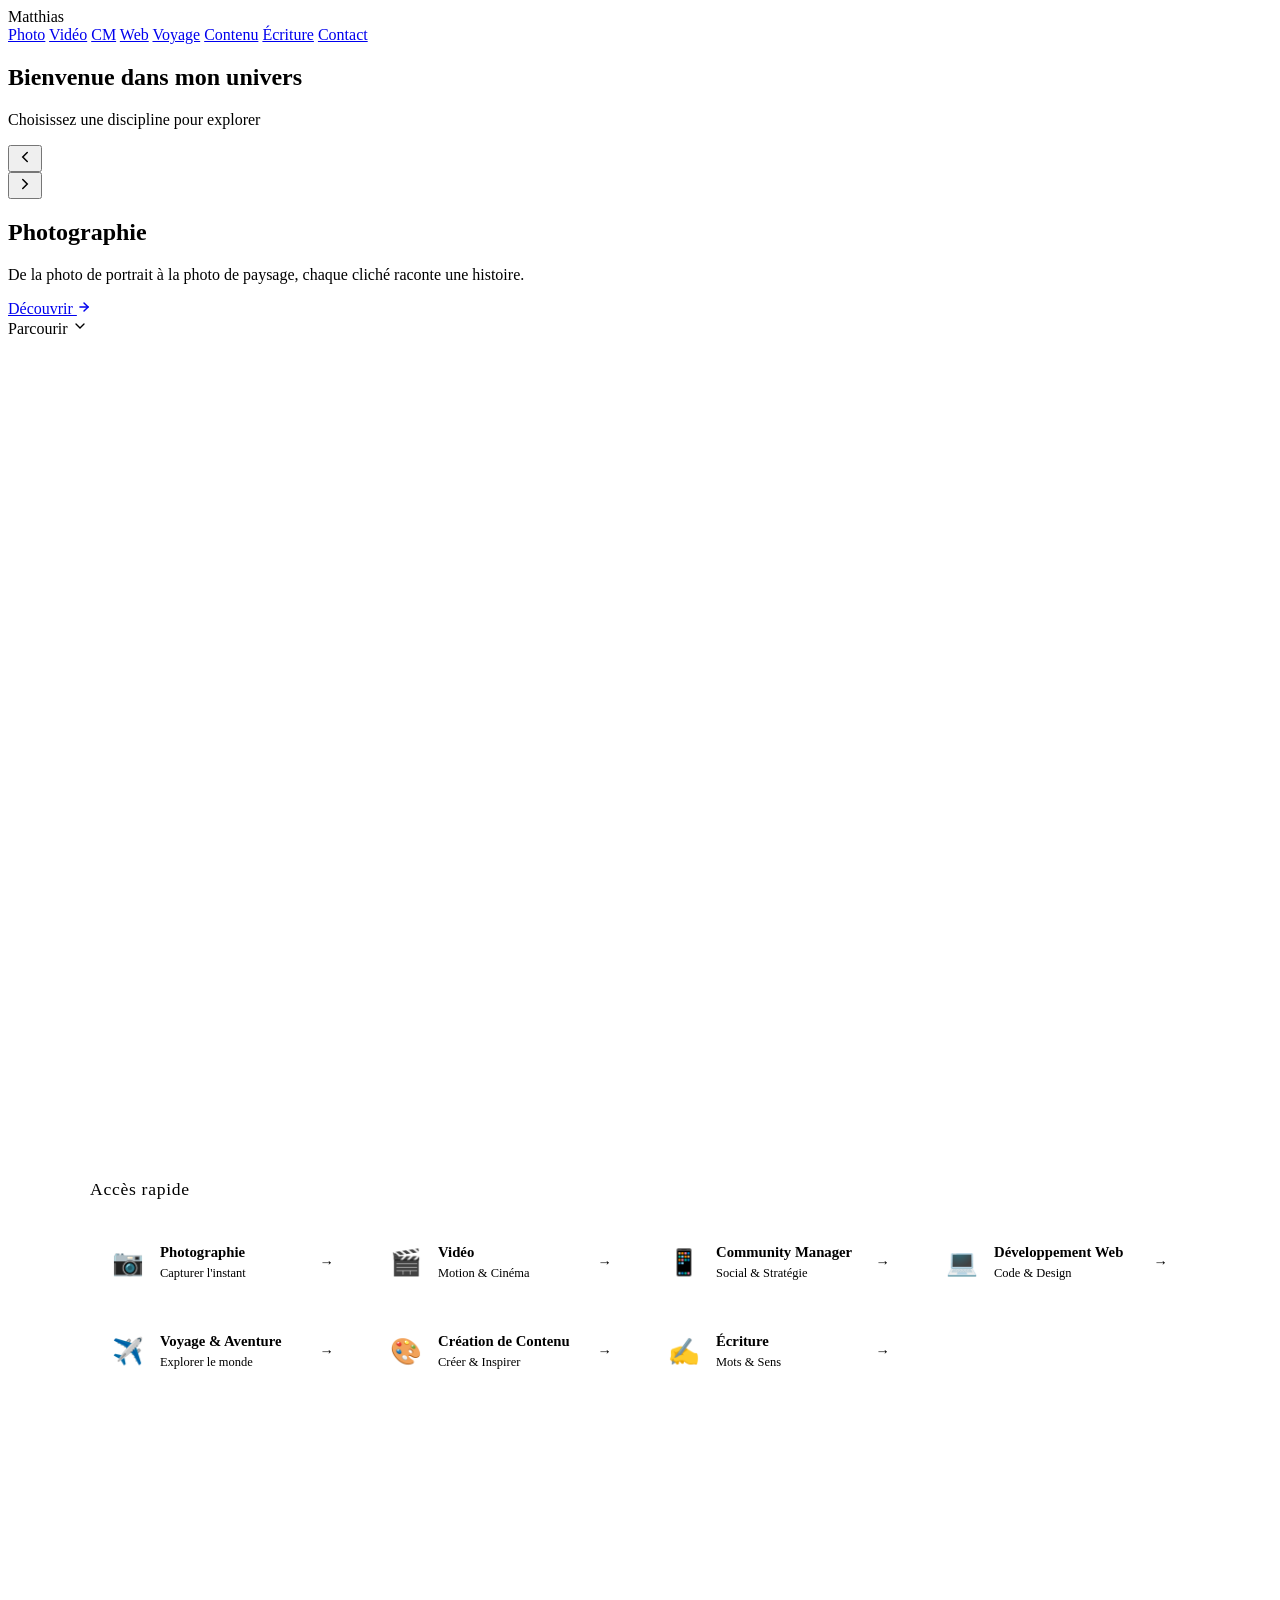
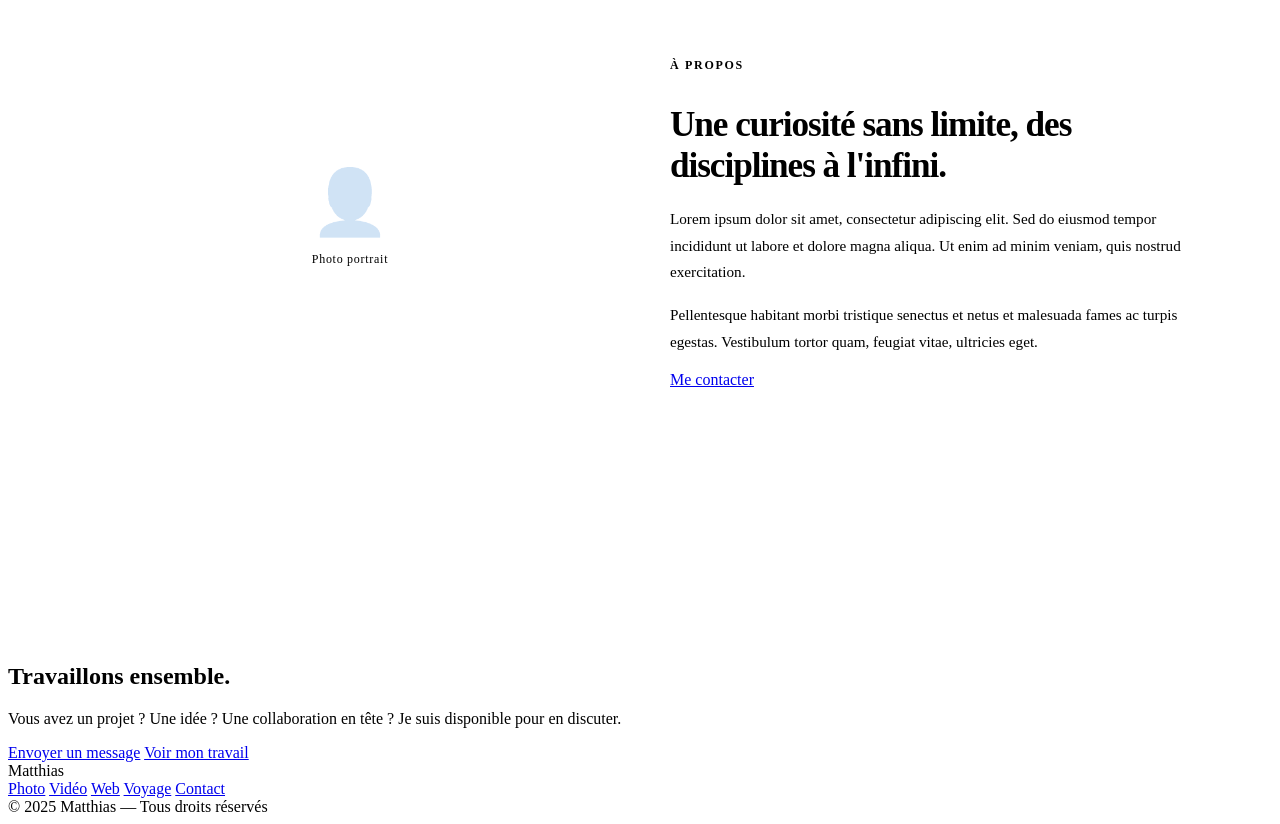
==== index.html @ 6f7e1068 "Add files via upload" ====
<!DOCTYPE html>
<html lang="fr">
<head>
  <meta charset="UTF-8" />
  <meta name="viewport" content="width=device-width, initial-scale=1.0" />
  <title>Portfolio — Matthias</title>
  <meta name="description" content="Portfolio pluridisciplinaire — Photographie, Vidéo, Community Manager, Développement Web, Voyage, Création de contenu, Écriture." />
  <link rel="stylesheet" href="css/style.css" />

  <style>
    /* Index-specific styles */
    .lobby {
      min-height: 100vh;
      padding-bottom: 120px;
    }

    .active-info {
      transition: opacity 0.3s ease;
    }
    .active-info .active-title {
      transition: color 0.4s ease, opacity 0.3s ease;
    }
    .active-info .active-desc {
      transition: opacity 0.3s ease;
    }

    .quick-nav {
      padding: 80px 40px 0;
    }

    .quick-nav-inner {
      max-width: 1100px;
      margin: 0 auto;
    }

    .quick-nav h2 {
      font-size: 1.1rem;
      font-weight: 500;
      color: var(--text-secondary);
      margin-bottom: 24px;
      letter-spacing: 0.04em;
    }

    .quick-nav-grid {
      display: grid;
      grid-template-columns: repeat(auto-fill, minmax(240px, 1fr));
      gap: 12px;
    }

    .quick-nav-card {
      display: flex;
      align-items: center;
      gap: 16px;
      padding: 20px 22px;
      border-radius: var(--radius-md);
      background: var(--glass-bg);
      border: 1px solid var(--glass-border);
      cursor: pointer;
      text-decoration: none;
      color: var(--text-primary);
      transition: all 0.25s var(--ease);
      backdrop-filter: blur(12px);
    }
    .quick-nav-card:hover {
      background: var(--glass-bg-hover);
      transform: translateY(-2px);
      box-shadow: 0 12px 32px rgba(0,0,0,0.3);
    }

    .qnc-icon {
      font-size: 1.6rem;
      flex-shrink: 0;
    }
    .qnc-text strong {
      display: block;
      font-size: 0.92rem;
      font-weight: 600;
      margin-bottom: 2px;
    }
    .qnc-text span {
      font-size: 0.78rem;
      color: var(--text-secondary);
    }
    .qnc-arrow {
      margin-left: auto;
      color: var(--text-tertiary);
      font-size: 0.9rem;
      transition: transform 0.2s;
    }
    .quick-nav-card:hover .qnc-arrow { transform: translateX(4px); }

    /* About teaser */
    .about-teaser {
      padding: 80px 40px;
    }
    .about-teaser-inner {
      max-width: 1100px;
      margin: 0 auto;
      display: grid;
      grid-template-columns: 1fr 1fr;
      gap: 60px;
      align-items: center;
    }
    .about-img-block {
      aspect-ratio: 3/4;
      border-radius: var(--radius-lg);
      background: var(--glass-bg);
      border: 1px solid var(--glass-border);
      display: flex;
      flex-direction: column;
      align-items: center;
      justify-content: center;
      gap: 12px;
      overflow: hidden;
    }
    .about-img-block img {
      width: 100%;
      height: 100%;
      object-fit: cover;
    }
    .about-img-block .no-img {
      opacity: 0.2;
      font-size: 4rem;
    }
    .about-img-block .no-img-label {
      font-size: 0.75rem;
      color: var(--text-tertiary);
      letter-spacing: 0.06em;
    }
    .about-text .eyebrow {
      font-size: 0.75rem;
      font-weight: 600;
      letter-spacing: 0.14em;
      text-transform: uppercase;
      color: var(--accent);
      margin-bottom: 12px;
    }
    .about-text h2 {
      font-size: 2.2rem;
      font-weight: 700;
      letter-spacing: -0.03em;
      line-height: 1.15;
      margin-bottom: 20px;
    }
    .about-text p {
      color: var(--text-secondary);
      line-height: 1.75;
      margin-bottom: 16px;
      font-size: 0.95rem;
    }
    .about-text .btn { margin-top: 12px; }

    @media (max-width: 768px) {
      .about-teaser-inner { grid-template-columns: 1fr; }
      .about-img-block { aspect-ratio: 16/10; }
      .quick-nav { padding: 60px 20px 0; }
      .about-teaser { padding: 60px 20px; }
    }
  </style>
</head>

<body>
  <!-- ===== NAVIGATION ===== -->
  <nav class="navbar">
    <div class="nav-logo">Matthias</div>
    <div class="nav-links">
      <a href="photo.html">Photo</a>
      <a href="video.html">Vidéo</a>
      <a href="community-manager.html">CM</a>
      <a href="web-dev.html">Web</a>
      <a href="voyage.html">Voyage</a>
      <a href="creation-contenu.html">Contenu</a>
      <a href="ecriture.html">Écriture</a>
      <a href="mailto:contact@exemple.com" class="nav-cta">Contact</a>
    </div>
    <div class="nav-burger" aria-label="Menu">
      <span></span><span></span><span></span>
    </div>
  </nav>

  <!-- ===== LOBBY ===== -->
  <section class="lobby">
    <div class="lobby-header anim-fade-up">
      <h1>Bienvenue dans <span>mon univers</span></h1>
      <p>Choisissez une discipline pour explorer</p>
    </div>

    <!-- 3D Carousel -->
    <div class="carousel-wrapper anim-fade-up anim-delay-2">
      <button class="carousel-btn prev" aria-label="Précédent">
        <svg width="18" height="18" viewBox="0 0 24 24" fill="none" stroke="currentColor" stroke-width="2" stroke-linecap="round"><polyline points="15 18 9 12 15 6"/></svg>
      </button>

      <div class="carousel-stage">
        <div class="carousel-track"></div>
      </div>

      <button class="carousel-btn next" aria-label="Suivant">
        <svg width="18" height="18" viewBox="0 0 24 24" fill="none" stroke="currentColor" stroke-width="2" stroke-linecap="round"><polyline points="9 18 15 12 9 6"/></svg>
      </button>
    </div>

    <!-- Dot indicators -->
    <div class="carousel-dots anim-fade-up anim-delay-3"></div>

    <!-- Active info -->
    <div class="active-info anim-fade-up anim-delay-3">
      <h2 class="active-title" id="active-title">Photographie</h2>
      <p class="active-desc" id="active-desc">De la photo de portrait à la photo de paysage, chaque cliché raconte une histoire.</p>
      <div class="active-cta">
        <a class="btn btn-glass" id="active-cta" href="photo.html">
          Découvrir
          <svg width="14" height="14" viewBox="0 0 24 24" fill="none" stroke="currentColor" stroke-width="2.5" stroke-linecap="round"><line x1="5" y1="12" x2="19" y2="12"/><polyline points="12 5 19 12 12 19"/></svg>
        </a>
      </div>
    </div>

    <!-- Scroll cue -->
    <div class="scroll-cue">
      <span>Parcourir</span>
      <svg width="16" height="16" viewBox="0 0 24 24" fill="none" stroke="currentColor" stroke-width="2" stroke-linecap="round"><polyline points="6 9 12 15 18 9"/></svg>
    </div>
  </section>

  <!-- ===== QUICK NAV GRID ===== -->
  <section class="quick-nav">
    <div class="quick-nav-inner">
      <h2 class="reveal">Accès rapide</h2>
      <div class="quick-nav-grid">
        <a href="photo.html" class="quick-nav-card reveal">
          <span class="qnc-icon">📷</span>
          <div class="qnc-text"><strong>Photographie</strong><span>Capturer l'instant</span></div>
          <span class="qnc-arrow">→</span>
        </a>
        <a href="video.html" class="quick-nav-card reveal">
          <span class="qnc-icon">🎬</span>
          <div class="qnc-text"><strong>Vidéo</strong><span>Motion & Cinéma</span></div>
          <span class="qnc-arrow">→</span>
        </a>
        <a href="community-manager.html" class="quick-nav-card reveal">
          <span class="qnc-icon">📱</span>
          <div class="qnc-text"><strong>Community Manager</strong><span>Social & Stratégie</span></div>
          <span class="qnc-arrow">→</span>
        </a>
        <a href="web-dev.html" class="quick-nav-card reveal">
          <span class="qnc-icon">💻</span>
          <div class="qnc-text"><strong>Développement Web</strong><span>Code & Design</span></div>
          <span class="qnc-arrow">→</span>
        </a>
        <a href="voyage.html" class="quick-nav-card reveal">
          <span class="qnc-icon">✈️</span>
          <div class="qnc-text"><strong>Voyage & Aventure</strong><span>Explorer le monde</span></div>
          <span class="qnc-arrow">→</span>
        </a>
        <a href="creation-contenu.html" class="quick-nav-card reveal">
          <span class="qnc-icon">🎨</span>
          <div class="qnc-text"><strong>Création de Contenu</strong><span>Créer & Inspirer</span></div>
          <span class="qnc-arrow">→</span>
        </a>
        <a href="ecriture.html" class="quick-nav-card reveal">
          <span class="qnc-icon">✍️</span>
          <div class="qnc-text"><strong>Écriture</strong><span>Mots & Sens</span></div>
          <span class="qnc-arrow">→</span>
        </a>
      </div>
    </div>
  </section>

  <!-- ===== ABOUT TEASER ===== -->
  <section class="about-teaser">
    <div class="about-teaser-inner">
      <div class="about-img-block reveal">
        <!-- Image portrait à remplacer -->
        <div class="no-img">👤</div>
        <span class="no-img-label">Photo portrait</span>
      </div>
      <div class="about-text">
        <p class="eyebrow reveal">À propos</p>
        <h2 class="reveal">Une curiosité sans limite, des disciplines à l'infini.</h2>
        <p class="reveal">Lorem ipsum dolor sit amet, consectetur adipiscing elit. Sed do eiusmod tempor incididunt ut labore et dolore magna aliqua. Ut enim ad minim veniam, quis nostrud exercitation.</p>
        <p class="reveal">Pellentesque habitant morbi tristique senectus et netus et malesuada fames ac turpis egestas. Vestibulum tortor quam, feugiat vitae, ultricies eget.</p>
        <a href="mailto:contact@exemple.com" class="btn btn-primary reveal">Me contacter</a>
      </div>
    </div>
  </section>

  <!-- ===== CTA ===== -->
  <section class="cta-section">
    <div class="cta-box reveal">
      <h2>Travaillons ensemble.</h2>
      <p>Vous avez un projet ? Une idée ? Une collaboration en tête ? Je suis disponible pour en discuter.</p>
      <div class="cta-actions">
        <a href="mailto:contact@exemple.com" class="btn btn-primary">Envoyer un message</a>
        <a href="photo.html" class="btn btn-glass">Voir mon travail</a>
      </div>
    </div>
  </section>

  <!-- ===== FOOTER ===== -->
  <footer>
    <div class="footer-logo">Matthias</div>
    <div class="footer-links">
      <a href="photo.html">Photo</a>
      <a href="video.html">Vidéo</a>
      <a href="web-dev.html">Web</a>
      <a href="voyage.html">Voyage</a>
      <a href="mailto:contact@exemple.com">Contact</a>
    </div>
    <div class="footer-copy">&copy; 2025 Matthias — Tous droits réservés</div>
  </footer>

  <script src="js/main.js"></script>
</body>
</html>
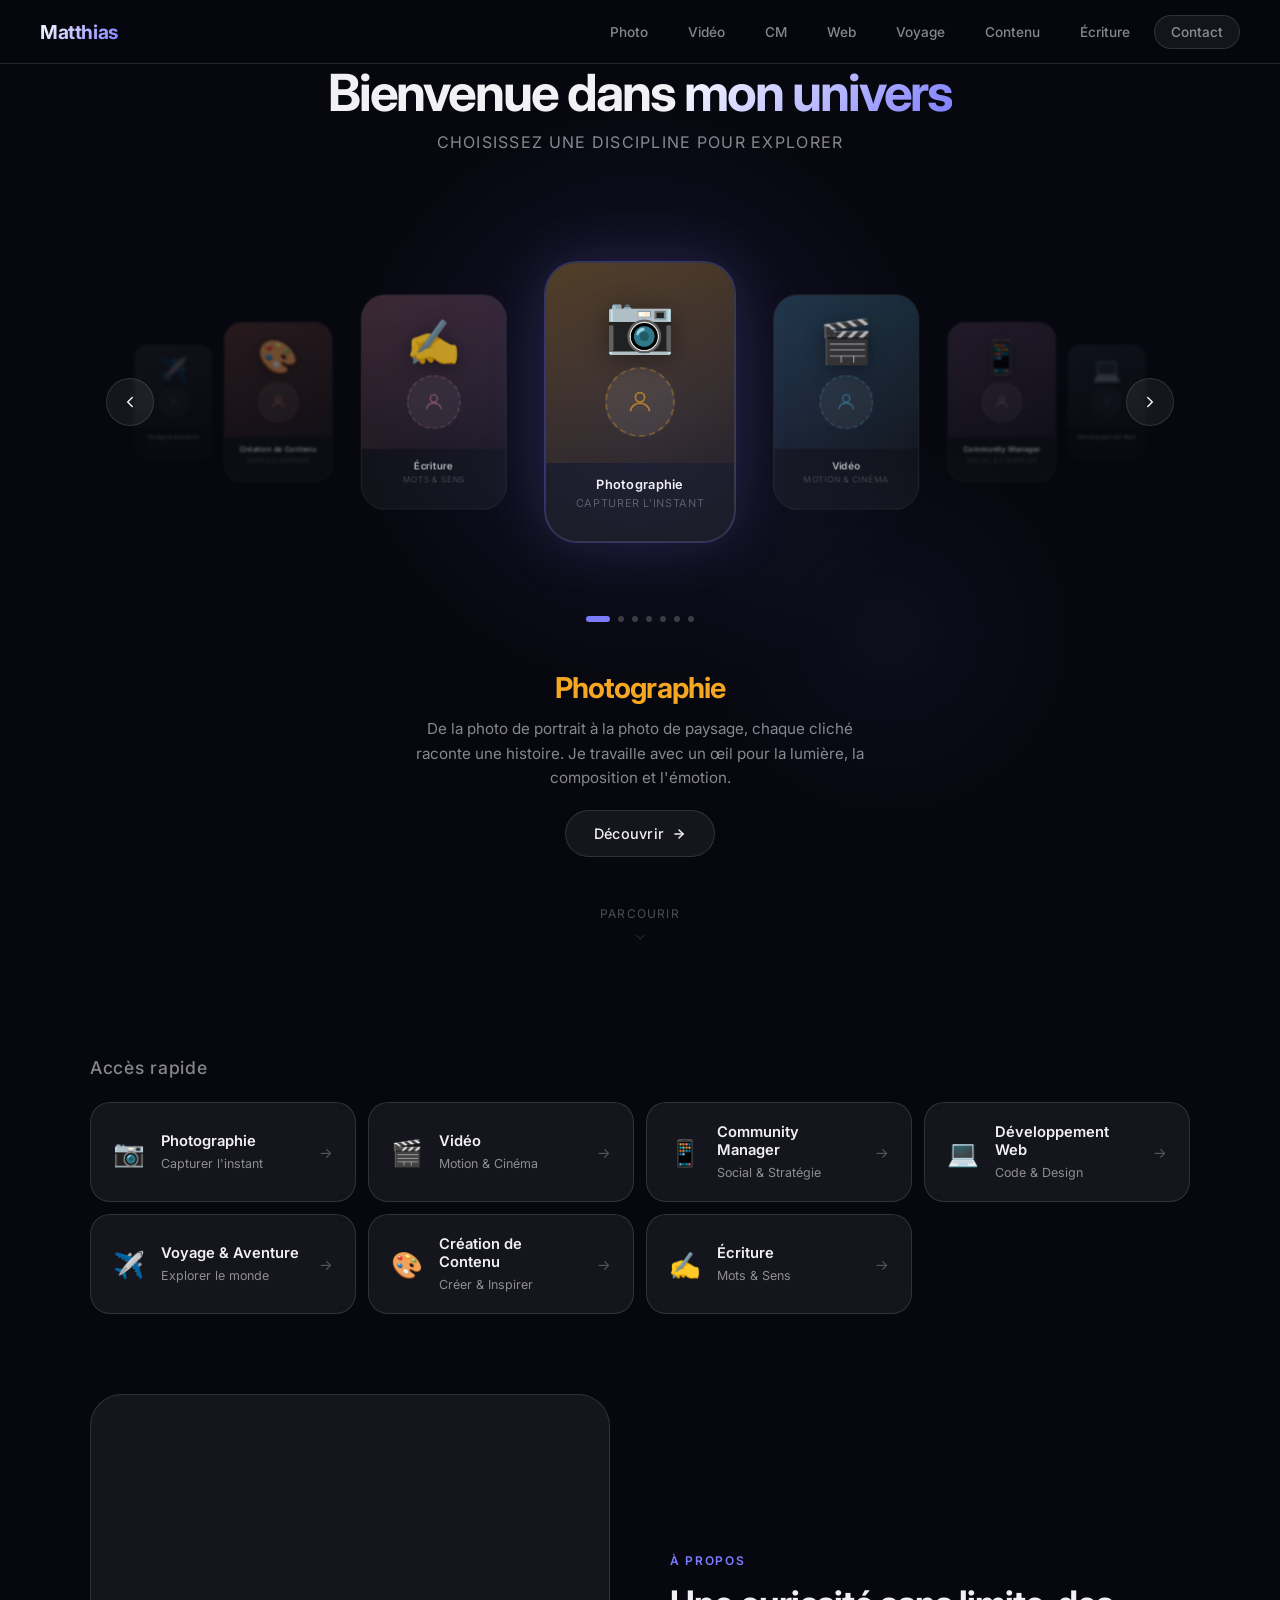
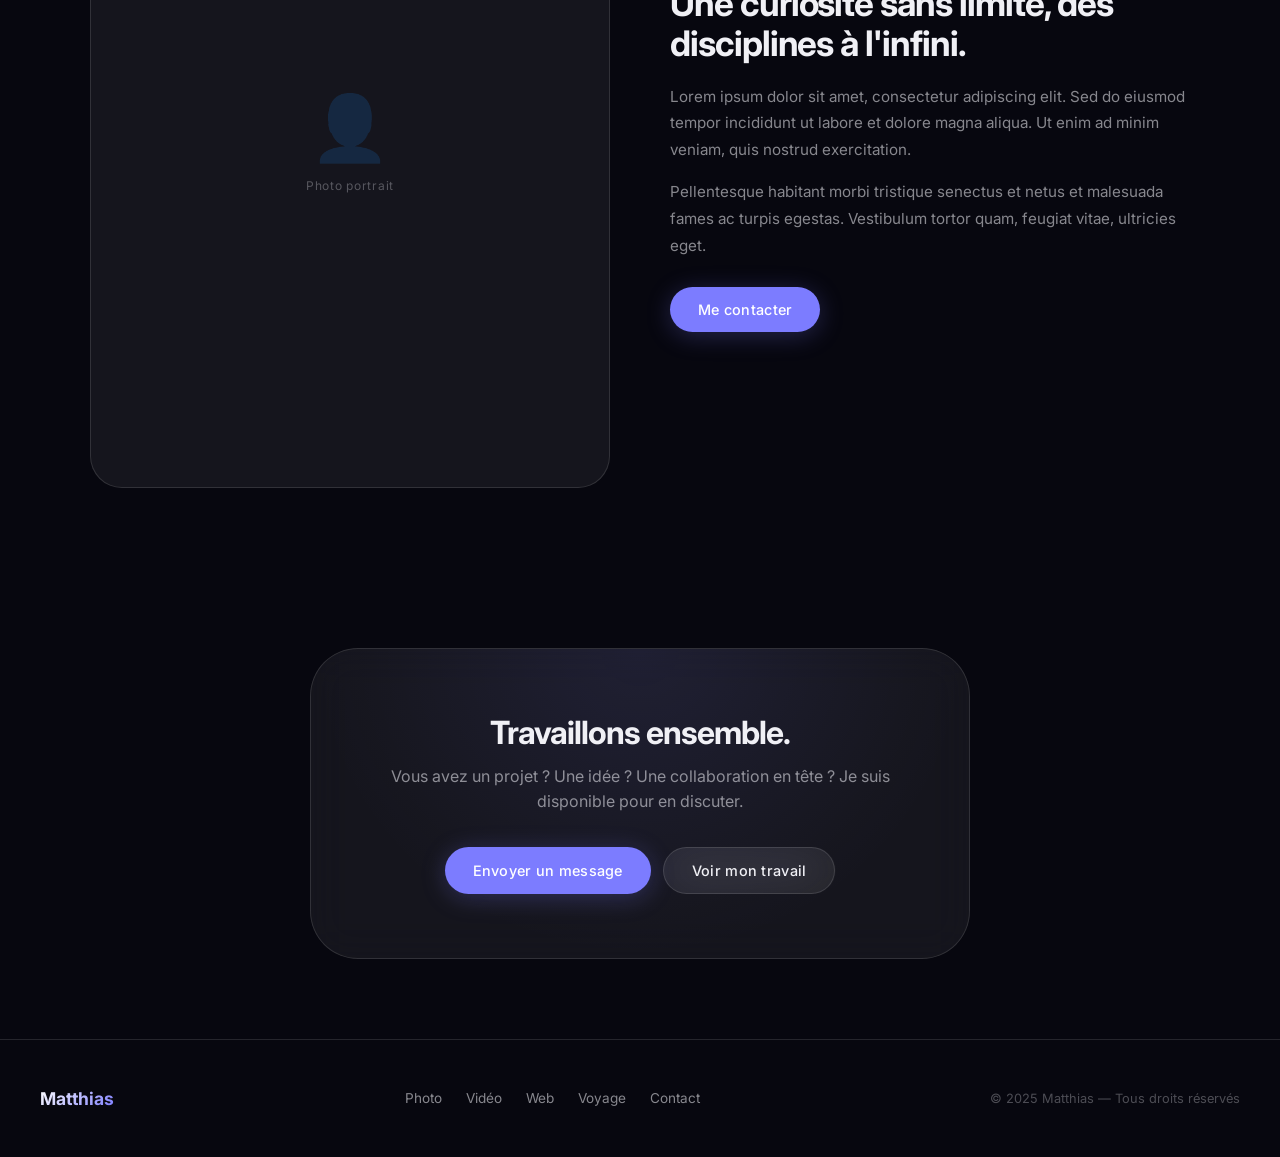
==== commit 17dc25e0: "Add files via upload" ====
--- a/index.html
+++ b/index.html
@@ -5,7 +5,7 @@
   <meta name="viewport" content="width=device-width, initial-scale=1.0" />
   <title>Portfolio — Matthias</title>
   <meta name="description" content="Portfolio pluridisciplinaire — Photographie, Vidéo, Community Manager, Développement Web, Voyage, Création de contenu, Écriture." />
-  <link rel="stylesheet" href="css/style.css" />
+  <link rel="stylesheet" href="style.css" />
 
   <style>
     /* Index-specific styles */
@@ -309,6 +309,6 @@
     <div class="footer-copy">&copy; 2025 Matthias — Tous droits réservés</div>
   </footer>
 
-  <script src="js/main.js"></script>
+  <script src="main.js"></script>
 </body>
 </html>
--- a/style.css
+++ b/style.css
@@ -0,0 +1,947 @@
+/* =============================================
+   ROOT VARIABLES — visionOS / Apple-style
+   ============================================= */
+@import url('https://fonts.googleapis.com/css2?family=Inter:wght@300;400;500;600;700&display=swap');
+
+:root {
+  --bg-deep:        #07070f;
+  --bg-mid:         #0e0e1a;
+  --glass-bg:       rgba(255,255,255,0.06);
+  --glass-bg-hover: rgba(255,255,255,0.1);
+  --glass-border:   rgba(255,255,255,0.12);
+  --glass-blur:     24px;
+  --text-primary:   #f0f0f5;
+  --text-secondary: rgba(240,240,245,0.55);
+  --text-tertiary:  rgba(240,240,245,0.30);
+  --accent:         #7c7cff;
+  --accent-glow:    rgba(124,124,255,0.25);
+  --radius-sm:      12px;
+  --radius-md:      20px;
+  --radius-lg:      32px;
+  --radius-xl:      48px;
+  --ease:           cubic-bezier(0.4,0,0.2,1);
+  --ease-spring:    cubic-bezier(0.34,1.56,0.64,1);
+
+  /* Service accent colors */
+  --c-photo:    #f5a623;
+  --c-video:    #4fc3f7;
+  --c-cm:       #ce93d8;
+  --c-webdev:   #80cbc4;
+  --c-voyage:   #a5d6a7;
+  --c-content:  #ff8a65;
+  --c-writing:  #f48fb1;
+}
+
+/* =============================================
+   RESET & BASE
+   ============================================= */
+*, *::before, *::after { box-sizing: border-box; margin: 0; padding: 0; }
+
+html {
+  font-family: 'Inter', -apple-system, BlinkMacSystemFont, sans-serif;
+  font-size: 16px;
+  scroll-behavior: smooth;
+  background: var(--bg-deep);
+  color: var(--text-primary);
+  -webkit-font-smoothing: antialiased;
+}
+
+body {
+  min-height: 100vh;
+  overflow-x: hidden;
+}
+
+a { color: inherit; text-decoration: none; }
+img { display: block; max-width: 100%; }
+ul { list-style: none; }
+
+/* =============================================
+   SCROLLBAR
+   ============================================= */
+::-webkit-scrollbar { width: 6px; }
+::-webkit-scrollbar-track { background: transparent; }
+::-webkit-scrollbar-thumb { background: rgba(255,255,255,0.15); border-radius: 4px; }
+
+/* =============================================
+   GLASS UTILITY
+   ============================================= */
+.glass {
+  background: var(--glass-bg);
+  backdrop-filter: blur(var(--glass-blur));
+  -webkit-backdrop-filter: blur(var(--glass-blur));
+  border: 1px solid var(--glass-border);
+  border-radius: var(--radius-md);
+}
+
+/* =============================================
+   BUTTONS
+   ============================================= */
+.btn {
+  display: inline-flex;
+  align-items: center;
+  gap: 8px;
+  padding: 14px 28px;
+  border-radius: var(--radius-xl);
+  font-size: 0.9rem;
+  font-weight: 500;
+  letter-spacing: 0.02em;
+  cursor: pointer;
+  transition: all 0.3s var(--ease);
+  border: none;
+  outline: none;
+}
+
+.btn-primary {
+  background: var(--accent);
+  color: #fff;
+  box-shadow: 0 4px 24px var(--accent-glow);
+}
+.btn-primary:hover {
+  background: #9090ff;
+  box-shadow: 0 8px 32px rgba(124,124,255,0.4);
+  transform: translateY(-1px);
+}
+
+.btn-glass {
+  background: var(--glass-bg);
+  color: var(--text-primary);
+  border: 1px solid var(--glass-border);
+  backdrop-filter: blur(var(--glass-blur));
+}
+.btn-glass:hover {
+  background: var(--glass-bg-hover);
+  transform: translateY(-1px);
+}
+
+.btn-outline {
+  background: transparent;
+  color: var(--accent);
+  border: 1.5px solid var(--accent);
+}
+.btn-outline:hover {
+  background: var(--accent-glow);
+  transform: translateY(-1px);
+}
+
+/* =============================================
+   NAVIGATION
+   ============================================= */
+.navbar {
+  position: fixed;
+  top: 0;
+  left: 0;
+  right: 0;
+  z-index: 100;
+  height: 64px;
+  display: flex;
+  align-items: center;
+  justify-content: space-between;
+  padding: 0 40px;
+  background: rgba(7,7,15,0.6);
+  backdrop-filter: blur(24px);
+  -webkit-backdrop-filter: blur(24px);
+  border-bottom: 1px solid var(--glass-border);
+  transition: all 0.3s var(--ease);
+}
+
+.nav-logo {
+  font-size: 1.2rem;
+  font-weight: 700;
+  letter-spacing: -0.02em;
+  background: linear-gradient(135deg, #fff 0%, var(--accent) 100%);
+  -webkit-background-clip: text;
+  -webkit-text-fill-color: transparent;
+  background-clip: text;
+}
+
+.nav-links {
+  display: flex;
+  align-items: center;
+  gap: 8px;
+}
+
+.nav-links a {
+  padding: 8px 16px;
+  border-radius: var(--radius-xl);
+  font-size: 0.85rem;
+  font-weight: 500;
+  color: var(--text-secondary);
+  transition: all 0.25s var(--ease);
+}
+.nav-links a:hover {
+  color: var(--text-primary);
+  background: var(--glass-bg);
+}
+.nav-links a.active {
+  color: var(--text-primary);
+  background: var(--glass-bg);
+}
+
+.nav-cta {
+  padding: 10px 22px;
+  background: var(--glass-bg);
+  border: 1px solid var(--glass-border);
+  border-radius: var(--radius-xl);
+  font-size: 0.85rem;
+  font-weight: 500;
+  transition: all 0.25s var(--ease);
+  cursor: pointer;
+  color: var(--text-primary);
+}
+.nav-cta:hover { background: var(--glass-bg-hover); }
+
+/* Mobile menu toggle */
+.nav-burger {
+  display: none;
+  flex-direction: column;
+  gap: 5px;
+  cursor: pointer;
+  padding: 4px;
+}
+.nav-burger span {
+  width: 22px;
+  height: 2px;
+  background: var(--text-primary);
+  border-radius: 2px;
+  transition: all 0.3s var(--ease);
+}
+
+/* =============================================
+   LOBBY / HERO
+   ============================================= */
+.lobby {
+  position: relative;
+  min-height: 100vh;
+  display: flex;
+  flex-direction: column;
+  align-items: center;
+  justify-content: center;
+  padding-top: 64px;
+  overflow: hidden;
+}
+
+/* Ambient background orbs */
+.lobby::before {
+  content: '';
+  position: absolute;
+  width: 600px;
+  height: 600px;
+  border-radius: 50%;
+  background: radial-gradient(circle, rgba(124,124,255,0.12) 0%, transparent 70%);
+  top: 10%;
+  left: 50%;
+  transform: translateX(-50%);
+  pointer-events: none;
+}
+.lobby::after {
+  content: '';
+  position: absolute;
+  width: 400px;
+  height: 400px;
+  border-radius: 50%;
+  background: radial-gradient(circle, rgba(124,124,255,0.06) 0%, transparent 70%);
+  bottom: 15%;
+  right: 15%;
+  pointer-events: none;
+}
+
+.lobby-header {
+  text-align: center;
+  margin-bottom: 60px;
+  position: relative;
+  z-index: 2;
+}
+
+.lobby-header h1 {
+  font-size: clamp(2rem, 4vw, 3.2rem);
+  font-weight: 700;
+  letter-spacing: -0.04em;
+  line-height: 1.1;
+  margin-bottom: 12px;
+}
+
+.lobby-header h1 span {
+  background: linear-gradient(135deg, #fff 0%, var(--accent) 100%);
+  -webkit-background-clip: text;
+  -webkit-text-fill-color: transparent;
+  background-clip: text;
+}
+
+.lobby-header p {
+  font-size: 1rem;
+  color: var(--text-secondary);
+  letter-spacing: 0.08em;
+  text-transform: uppercase;
+  font-weight: 400;
+}
+
+/* =============================================
+   CAROUSEL
+   ============================================= */
+.carousel-wrapper {
+  position: relative;
+  width: 100%;
+  max-width: 1100px;
+  display: flex;
+  align-items: center;
+  justify-content: center;
+  gap: 0;
+  z-index: 2;
+}
+
+.carousel-stage {
+  perspective: 1200px;
+  width: 100%;
+  height: 380px;
+  position: relative;
+  overflow: visible;
+}
+
+.carousel-track {
+  width: 100%;
+  height: 100%;
+  position: relative;
+  transform-style: preserve-3d;
+  transition: none;
+}
+
+/* Individual figurine card */
+.figurine-card {
+  position: absolute;
+  top: 50%;
+  left: 50%;
+  width: 190px;
+  height: 280px;
+  margin-top: -140px;
+  margin-left: -95px;
+  border-radius: var(--radius-lg);
+  cursor: pointer;
+  transition: transform 0.6s var(--ease), opacity 0.6s var(--ease), filter 0.6s var(--ease);
+  overflow: hidden;
+  border: 1px solid var(--glass-border);
+  background: var(--glass-bg);
+  backdrop-filter: blur(16px);
+  -webkit-backdrop-filter: blur(16px);
+  user-select: none;
+  transform-origin: center center;
+}
+
+.figurine-card .card-top {
+  height: 200px;
+  display: flex;
+  align-items: center;
+  justify-content: center;
+  position: relative;
+  overflow: hidden;
+  flex-direction: column;
+  gap: 12px;
+}
+
+.figurine-card .card-top .placeholder-img {
+  width: 100%;
+  height: 100%;
+  object-fit: cover;
+  object-position: top;
+}
+
+/* Placeholder when no image */
+.figurine-card .card-top .placeholder-silhouette {
+  width: 100%;
+  height: 100%;
+  display: flex;
+  flex-direction: column;
+  align-items: center;
+  justify-content: center;
+  gap: 10px;
+}
+
+.figurine-icon {
+  font-size: 3.5rem;
+  filter: drop-shadow(0 4px 12px rgba(0,0,0,0.4));
+}
+
+.silhouette-shape {
+  width: 70px;
+  height: 70px;
+  border-radius: 50%;
+  background: rgba(255,255,255,0.08);
+  border: 2px dashed rgba(255,255,255,0.2);
+  display: flex;
+  align-items: center;
+  justify-content: center;
+}
+
+.figurine-card .card-bottom {
+  padding: 14px 16px;
+  text-align: center;
+}
+
+.figurine-card .card-title {
+  font-size: 0.8rem;
+  font-weight: 600;
+  color: var(--text-primary);
+  letter-spacing: 0.02em;
+  white-space: nowrap;
+  overflow: hidden;
+  text-overflow: ellipsis;
+}
+
+.figurine-card .card-tag {
+  font-size: 0.68rem;
+  color: var(--text-tertiary);
+  margin-top: 4px;
+  font-weight: 400;
+  letter-spacing: 0.06em;
+  text-transform: uppercase;
+}
+
+/* Active state glow */
+.figurine-card.is-active {
+  box-shadow: 0 0 60px rgba(124,124,255,0.2), 0 0 0 1px rgba(124,124,255,0.3);
+}
+
+/* Carousel nav buttons */
+.carousel-btn {
+  position: absolute;
+  top: 50%;
+  transform: translateY(-50%);
+  z-index: 10;
+  width: 48px;
+  height: 48px;
+  border-radius: 50%;
+  background: var(--glass-bg);
+  border: 1px solid var(--glass-border);
+  backdrop-filter: blur(12px);
+  -webkit-backdrop-filter: blur(12px);
+  color: var(--text-primary);
+  font-size: 1.2rem;
+  cursor: pointer;
+  display: flex;
+  align-items: center;
+  justify-content: center;
+  transition: all 0.25s var(--ease);
+  outline: none;
+}
+.carousel-btn:hover { background: var(--glass-bg-hover); transform: translateY(-50%) scale(1.05); }
+.carousel-btn.prev { left: 16px; }
+.carousel-btn.next { right: 16px; }
+
+/* =============================================
+   ACTIVE LABEL (below carousel)
+   ============================================= */
+.active-info {
+  margin-top: 48px;
+  text-align: center;
+  z-index: 2;
+  position: relative;
+  min-height: 120px;
+  display: flex;
+  flex-direction: column;
+  align-items: center;
+  gap: 12px;
+  transition: opacity 0.4s var(--ease);
+}
+
+.active-info .active-title {
+  font-size: 1.8rem;
+  font-weight: 700;
+  letter-spacing: -0.03em;
+  transition: all 0.4s var(--ease);
+}
+
+.active-info .active-desc {
+  font-size: 0.95rem;
+  color: var(--text-secondary);
+  max-width: 480px;
+  line-height: 1.6;
+  transition: all 0.4s var(--ease);
+}
+
+.active-info .active-cta {
+  margin-top: 8px;
+}
+
+/* Dots indicator */
+.carousel-dots {
+  display: flex;
+  gap: 8px;
+  margin-top: 24px;
+  z-index: 2;
+}
+
+.carousel-dot {
+  width: 6px;
+  height: 6px;
+  border-radius: 50%;
+  background: rgba(255,255,255,0.2);
+  cursor: pointer;
+  transition: all 0.3s var(--ease);
+}
+.carousel-dot.active {
+  width: 24px;
+  border-radius: 3px;
+  background: var(--accent);
+}
+
+/* Scroll cue */
+.scroll-cue {
+  position: absolute;
+  bottom: 32px;
+  left: 50%;
+  transform: translateX(-50%);
+  display: flex;
+  flex-direction: column;
+  align-items: center;
+  gap: 8px;
+  color: var(--text-tertiary);
+  font-size: 0.75rem;
+  letter-spacing: 0.1em;
+  text-transform: uppercase;
+  animation: bounce 2.5s infinite;
+  z-index: 2;
+}
+.scroll-cue svg { opacity: 0.4; }
+
+@keyframes bounce {
+  0%, 100% { transform: translateX(-50%) translateY(0); }
+  50%       { transform: translateX(-50%) translateY(8px); }
+}
+
+/* =============================================
+   SERVICE PREVIEW SECTIONS (index)
+   ============================================= */
+.service-preview {
+  padding: 120px 40px;
+  max-width: 1200px;
+  margin: 0 auto;
+  display: none;
+}
+.service-preview.visible { display: block; }
+
+/* =============================================
+   PAGE HEADER (service pages)
+   ============================================= */
+.page-hero {
+  min-height: 420px;
+  display: flex;
+  flex-direction: column;
+  align-items: center;
+  justify-content: center;
+  text-align: center;
+  padding: 120px 40px 80px;
+  position: relative;
+  overflow: hidden;
+}
+
+.page-hero::before {
+  content: '';
+  position: absolute;
+  inset: 0;
+  background: var(--hero-gradient, radial-gradient(ellipse at 50% 0%, rgba(124,124,255,0.15) 0%, transparent 70%));
+  pointer-events: none;
+}
+
+.page-hero .hero-tag {
+  display: inline-flex;
+  align-items: center;
+  gap: 8px;
+  padding: 6px 16px;
+  border-radius: var(--radius-xl);
+  background: var(--glass-bg);
+  border: 1px solid var(--glass-border);
+  font-size: 0.78rem;
+  font-weight: 500;
+  color: var(--text-secondary);
+  letter-spacing: 0.08em;
+  text-transform: uppercase;
+  margin-bottom: 20px;
+  backdrop-filter: blur(12px);
+}
+
+.page-hero h1 {
+  font-size: clamp(2.4rem, 5vw, 4rem);
+  font-weight: 700;
+  letter-spacing: -0.04em;
+  line-height: 1.05;
+  margin-bottom: 20px;
+}
+
+.page-hero .hero-accent {
+  -webkit-background-clip: text;
+  -webkit-text-fill-color: transparent;
+  background-clip: text;
+}
+
+.page-hero p {
+  max-width: 540px;
+  font-size: 1.05rem;
+  color: var(--text-secondary);
+  line-height: 1.7;
+  margin-bottom: 32px;
+}
+
+.hero-actions {
+  display: flex;
+  gap: 12px;
+  flex-wrap: wrap;
+  justify-content: center;
+}
+
+/* =============================================
+   SECTIONS COMMON
+   ============================================= */
+.section {
+  padding: 80px 40px;
+}
+
+.section-inner {
+  max-width: 1100px;
+  margin: 0 auto;
+}
+
+.section-label {
+  font-size: 0.75rem;
+  font-weight: 600;
+  letter-spacing: 0.14em;
+  text-transform: uppercase;
+  color: var(--accent);
+  margin-bottom: 12px;
+}
+
+.section-title {
+  font-size: clamp(1.8rem, 3vw, 2.6rem);
+  font-weight: 700;
+  letter-spacing: -0.03em;
+  line-height: 1.15;
+  margin-bottom: 16px;
+}
+
+.section-desc {
+  font-size: 1rem;
+  color: var(--text-secondary);
+  max-width: 560px;
+  line-height: 1.7;
+  margin-bottom: 48px;
+}
+
+/* =============================================
+   GALLERY GRID
+   ============================================= */
+.gallery-grid {
+  display: grid;
+  grid-template-columns: repeat(auto-fill, minmax(280px, 1fr));
+  gap: 16px;
+}
+
+.gallery-item {
+  border-radius: var(--radius-md);
+  overflow: hidden;
+  aspect-ratio: 4/3;
+  background: var(--glass-bg);
+  border: 1px solid var(--glass-border);
+  position: relative;
+  cursor: pointer;
+  transition: transform 0.3s var(--ease), box-shadow 0.3s var(--ease);
+}
+.gallery-item:hover { transform: translateY(-4px); box-shadow: 0 20px 40px rgba(0,0,0,0.4); }
+
+.gallery-item img {
+  width: 100%;
+  height: 100%;
+  object-fit: cover;
+  transition: transform 0.4s var(--ease);
+}
+.gallery-item:hover img { transform: scale(1.05); }
+
+/* Placeholder gallery item */
+.gallery-placeholder {
+  width: 100%;
+  height: 100%;
+  display: flex;
+  flex-direction: column;
+  align-items: center;
+  justify-content: center;
+  gap: 12px;
+  background: linear-gradient(135deg, rgba(255,255,255,0.04) 0%, rgba(255,255,255,0.01) 100%);
+}
+.gallery-placeholder .ph-icon { font-size: 2rem; opacity: 0.3; }
+.gallery-placeholder span {
+  font-size: 0.75rem;
+  color: var(--text-tertiary);
+  letter-spacing: 0.04em;
+}
+
+/* Featured large item */
+.gallery-item.featured { grid-column: span 2; aspect-ratio: 16/9; }
+
+/* =============================================
+   SKILLS / FEATURES GRID
+   ============================================= */
+.features-grid {
+  display: grid;
+  grid-template-columns: repeat(auto-fill, minmax(260px, 1fr));
+  gap: 16px;
+}
+
+.feature-card {
+  padding: 28px;
+  border-radius: var(--radius-md);
+  background: var(--glass-bg);
+  border: 1px solid var(--glass-border);
+  backdrop-filter: blur(12px);
+  transition: all 0.3s var(--ease);
+}
+.feature-card:hover {
+  background: var(--glass-bg-hover);
+  transform: translateY(-2px);
+  box-shadow: 0 12px 32px rgba(0,0,0,0.3);
+}
+
+.feature-icon {
+  font-size: 1.8rem;
+  margin-bottom: 16px;
+}
+.feature-card h3 {
+  font-size: 1rem;
+  font-weight: 600;
+  margin-bottom: 8px;
+}
+.feature-card p {
+  font-size: 0.88rem;
+  color: var(--text-secondary);
+  line-height: 1.6;
+}
+
+/* =============================================
+   STATS ROW
+   ============================================= */
+.stats-row {
+  display: flex;
+  gap: 0;
+  border-radius: var(--radius-lg);
+  overflow: hidden;
+  border: 1px solid var(--glass-border);
+  background: var(--glass-bg);
+  backdrop-filter: blur(16px);
+}
+
+.stat-item {
+  flex: 1;
+  padding: 32px 24px;
+  text-align: center;
+  border-right: 1px solid var(--glass-border);
+  transition: background 0.2s;
+}
+.stat-item:last-child { border-right: none; }
+.stat-item:hover { background: var(--glass-bg-hover); }
+
+.stat-number {
+  font-size: 2.2rem;
+  font-weight: 700;
+  letter-spacing: -0.04em;
+  margin-bottom: 6px;
+}
+.stat-label {
+  font-size: 0.8rem;
+  color: var(--text-secondary);
+  font-weight: 400;
+  letter-spacing: 0.04em;
+}
+
+/* =============================================
+   PROCESS / STEPS
+   ============================================= */
+.steps-list {
+  display: flex;
+  flex-direction: column;
+  gap: 16px;
+}
+
+.step-item {
+  display: flex;
+  gap: 20px;
+  align-items: flex-start;
+  padding: 24px;
+  border-radius: var(--radius-md);
+  background: var(--glass-bg);
+  border: 1px solid var(--glass-border);
+  transition: all 0.3s var(--ease);
+}
+.step-item:hover { background: var(--glass-bg-hover); transform: translateX(4px); }
+
+.step-num {
+  width: 36px;
+  height: 36px;
+  border-radius: 50%;
+  background: var(--accent);
+  color: #fff;
+  font-size: 0.85rem;
+  font-weight: 700;
+  display: flex;
+  align-items: center;
+  justify-content: center;
+  flex-shrink: 0;
+}
+
+.step-content h3 {
+  font-size: 0.95rem;
+  font-weight: 600;
+  margin-bottom: 6px;
+}
+.step-content p {
+  font-size: 0.88rem;
+  color: var(--text-secondary);
+  line-height: 1.6;
+}
+
+/* =============================================
+   CTA SECTION
+   ============================================= */
+.cta-section {
+  padding: 80px 40px;
+  text-align: center;
+}
+
+.cta-box {
+  max-width: 660px;
+  margin: 0 auto;
+  padding: 64px 48px;
+  border-radius: var(--radius-xl);
+  background: var(--glass-bg);
+  border: 1px solid var(--glass-border);
+  backdrop-filter: blur(20px);
+  position: relative;
+  overflow: hidden;
+}
+
+.cta-box::before {
+  content: '';
+  position: absolute;
+  inset: 0;
+  background: radial-gradient(ellipse at 50% 0%, rgba(124,124,255,0.1) 0%, transparent 70%);
+  pointer-events: none;
+}
+
+.cta-box h2 {
+  font-size: 2rem;
+  font-weight: 700;
+  letter-spacing: -0.03em;
+  margin-bottom: 12px;
+  position: relative;
+}
+.cta-box p {
+  color: var(--text-secondary);
+  margin-bottom: 32px;
+  line-height: 1.6;
+  position: relative;
+}
+.cta-actions {
+  display: flex;
+  gap: 12px;
+  justify-content: center;
+  flex-wrap: wrap;
+  position: relative;
+}
+
+/* =============================================
+   FOOTER
+   ============================================= */
+footer {
+  padding: 48px 40px;
+  border-top: 1px solid var(--glass-border);
+  display: flex;
+  align-items: center;
+  justify-content: space-between;
+  flex-wrap: wrap;
+  gap: 16px;
+}
+
+.footer-logo {
+  font-size: 1.1rem;
+  font-weight: 700;
+  background: linear-gradient(135deg, #fff 0%, var(--accent) 100%);
+  -webkit-background-clip: text;
+  -webkit-text-fill-color: transparent;
+  background-clip: text;
+}
+
+.footer-links {
+  display: flex;
+  gap: 24px;
+}
+.footer-links a {
+  font-size: 0.85rem;
+  color: var(--text-secondary);
+  transition: color 0.2s;
+}
+.footer-links a:hover { color: var(--text-primary); }
+
+.footer-copy {
+  font-size: 0.8rem;
+  color: var(--text-tertiary);
+}
+
+/* =============================================
+   PAGE-SPECIFIC GRADIENTS
+   ============================================= */
+.hero-photo   { --hero-gradient: radial-gradient(ellipse at 50% 0%, rgba(245,166,35,0.18) 0%, transparent 70%); }
+.hero-video   { --hero-gradient: radial-gradient(ellipse at 50% 0%, rgba(79,195,247,0.18) 0%, transparent 70%); }
+.hero-cm      { --hero-gradient: radial-gradient(ellipse at 50% 0%, rgba(206,147,216,0.18) 0%, transparent 70%); }
+.hero-webdev  { --hero-gradient: radial-gradient(ellipse at 50% 0%, rgba(128,203,196,0.18) 0%, transparent 70%); }
+.hero-voyage  { --hero-gradient: radial-gradient(ellipse at 50% 0%, rgba(165,214,167,0.18) 0%, transparent 70%); }
+.hero-content { --hero-gradient: radial-gradient(ellipse at 50% 0%, rgba(255,138,101,0.18) 0%, transparent 70%); }
+.hero-writing { --hero-gradient: radial-gradient(ellipse at 50% 0%, rgba(244,143,177,0.18) 0%, transparent 70%); }
+
+/* =============================================
+   ANIMATIONS
+   ============================================= */
+@keyframes fadeUp {
+  from { opacity: 0; transform: translateY(24px); }
+  to   { opacity: 1; transform: translateY(0); }
+}
+@keyframes fadeIn {
+  from { opacity: 0; }
+  to   { opacity: 1; }
+}
+
+.anim-fade-up  { animation: fadeUp 0.6s var(--ease) both; }
+.anim-fade-in  { animation: fadeIn 0.5s var(--ease) both; }
+.anim-delay-1  { animation-delay: 0.1s; }
+.anim-delay-2  { animation-delay: 0.2s; }
+.anim-delay-3  { animation-delay: 0.3s; }
+.anim-delay-4  { animation-delay: 0.4s; }
+
+/* =============================================
+   RESPONSIVE
+   ============================================= */
+@media (max-width: 768px) {
+  .navbar { padding: 0 20px; }
+  .nav-links { display: none; }
+  .nav-links.open {
+    display: flex;
+    flex-direction: column;
+    position: fixed;
+    top: 64px; left: 0; right: 0;
+    background: rgba(7,7,15,0.95);
+    backdrop-filter: blur(24px);
+    padding: 20px;
+    border-bottom: 1px solid var(--glass-border);
+    z-index: 99;
+  }
+  .nav-burger { display: flex; }
+
+  .lobby-header { margin-bottom: 40px; }
+  .carousel-stage { height: 320px; }
+  .figurine-card { width: 155px; height: 230px; margin-top: -115px; margin-left: -77.5px; }
+
+  .section { padding: 60px 20px; }
+  .page-hero { padding: 100px 20px 60px; }
+  .gallery-item.featured { grid-column: span 1; }
+  .stats-row { flex-direction: column; }
+  .stat-item { border-right: none; border-bottom: 1px solid var(--glass-border); }
+  .stat-item:last-child { border-bottom: none; }
+  footer { flex-direction: column; text-align: center; padding: 40px 20px; }
+  .cta-box { padding: 40px 24px; }
+  .carousel-btn.prev { left: 4px; }
+  .carousel-btn.next { right: 4px; }
+}
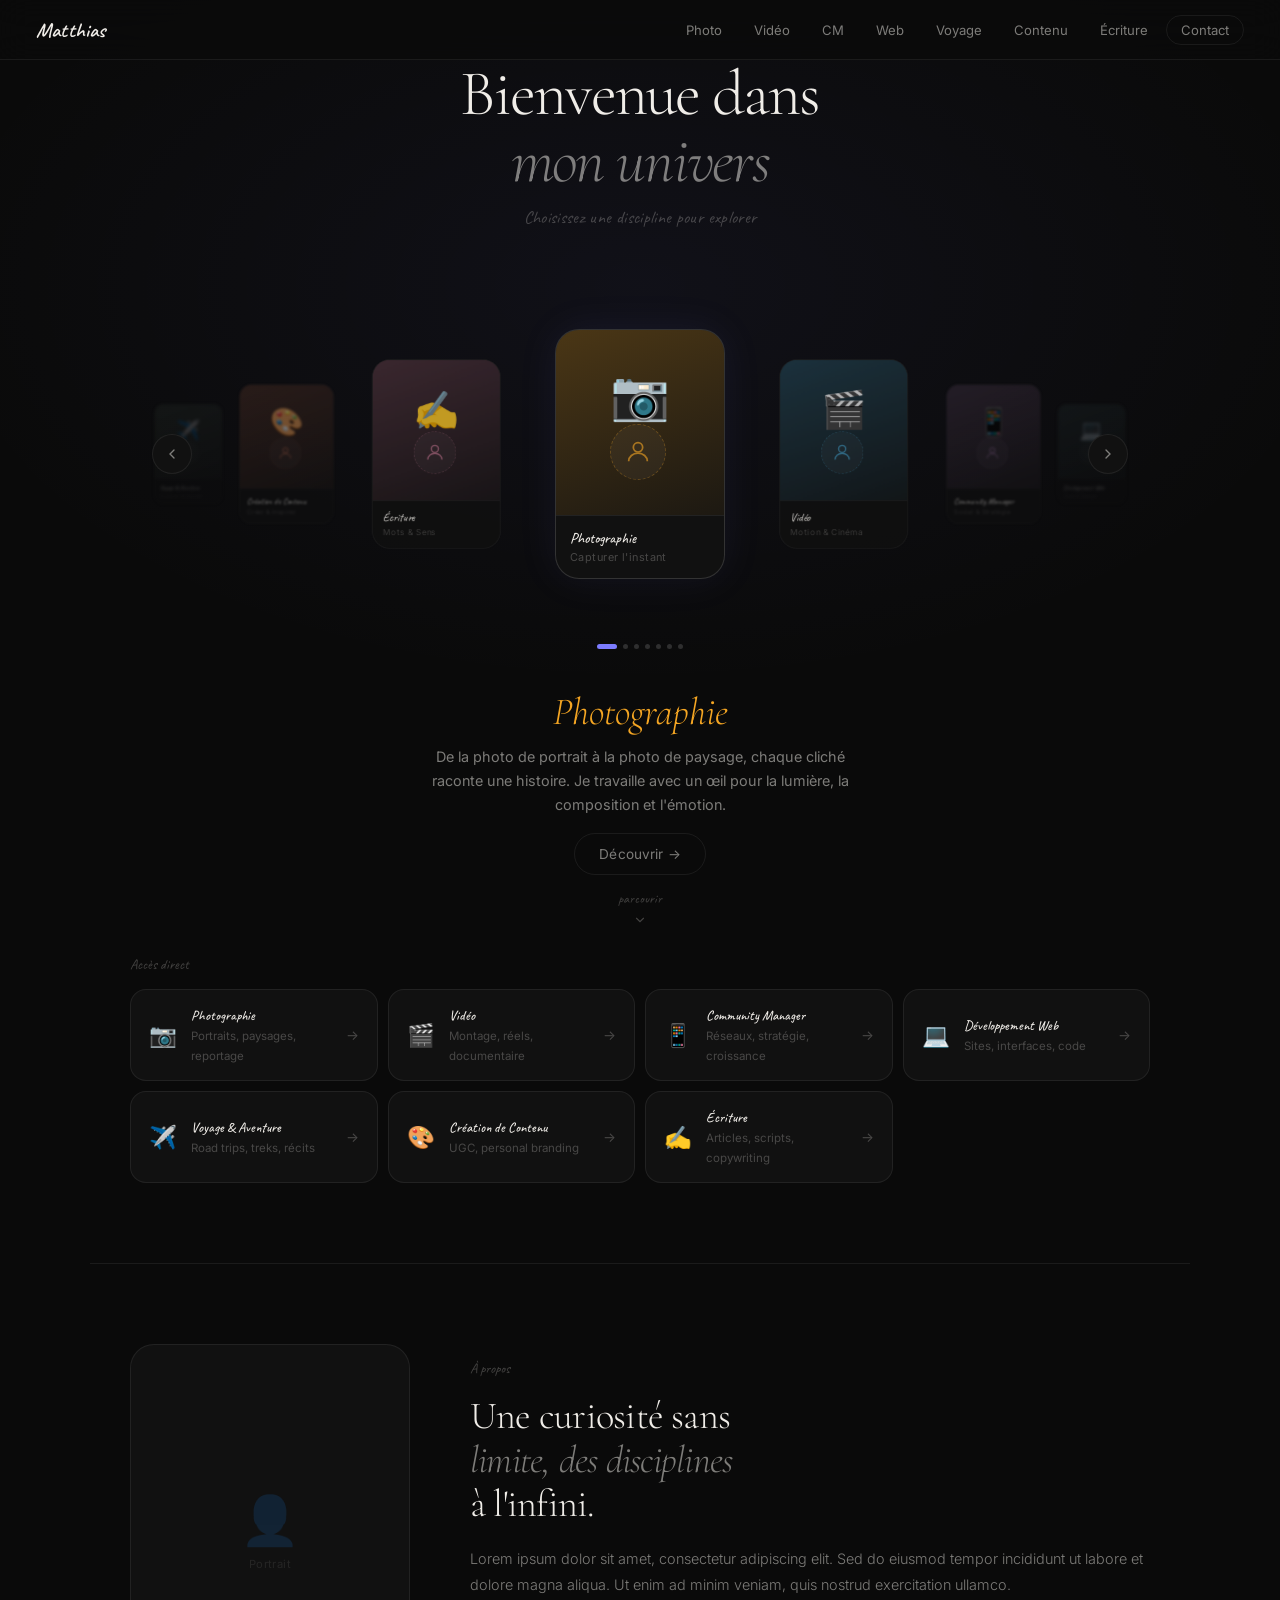
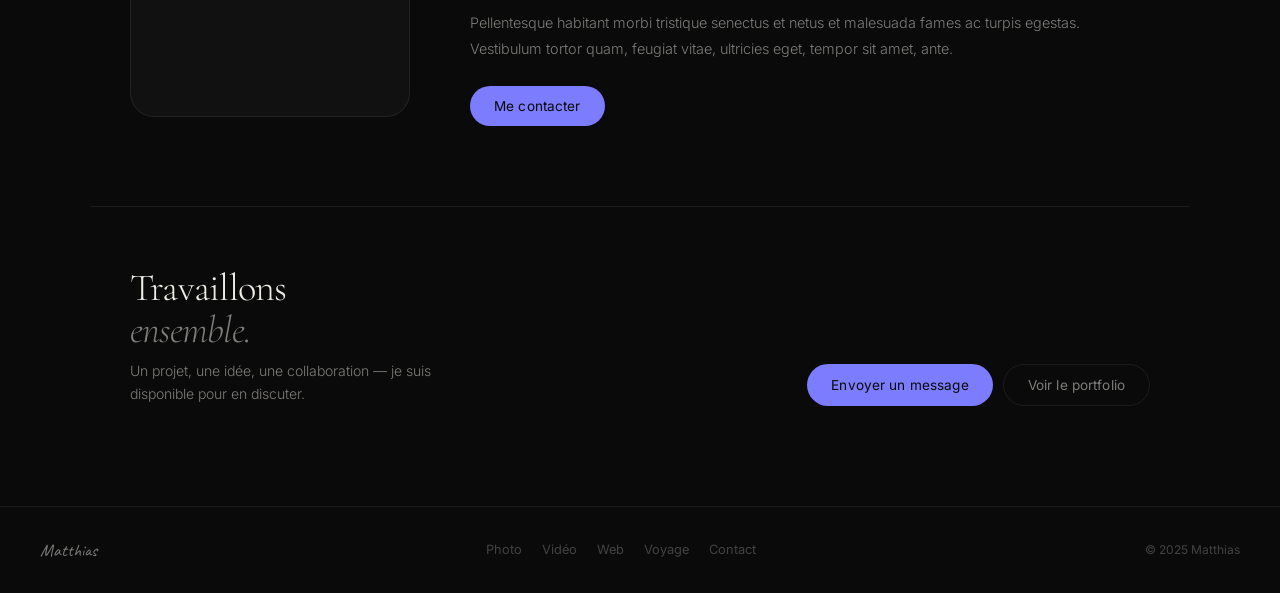
==== commit ef44ef8c: "Add files via upload" ====
--- a/index.html
+++ b/index.html
@@ -3,164 +3,12 @@
 <head>
   <meta charset="UTF-8" />
   <meta name="viewport" content="width=device-width, initial-scale=1.0" />
-  <title>Portfolio — Matthias</title>
+  <title>Matthias — Portfolio</title>
   <meta name="description" content="Portfolio pluridisciplinaire — Photographie, Vidéo, Community Manager, Développement Web, Voyage, Création de contenu, Écriture." />
   <link rel="stylesheet" href="style.css" />
+</head>
+<body>
 
-  <style>
-    /* Index-specific styles */
-    .lobby {
-      min-height: 100vh;
-      padding-bottom: 120px;
-    }
-
-    .active-info {
-      transition: opacity 0.3s ease;
-    }
-    .active-info .active-title {
-      transition: color 0.4s ease, opacity 0.3s ease;
-    }
-    .active-info .active-desc {
-      transition: opacity 0.3s ease;
-    }
-
-    .quick-nav {
-      padding: 80px 40px 0;
-    }
-
-    .quick-nav-inner {
-      max-width: 1100px;
-      margin: 0 auto;
-    }
-
-    .quick-nav h2 {
-      font-size: 1.1rem;
-      font-weight: 500;
-      color: var(--text-secondary);
-      margin-bottom: 24px;
-      letter-spacing: 0.04em;
-    }
-
-    .quick-nav-grid {
-      display: grid;
-      grid-template-columns: repeat(auto-fill, minmax(240px, 1fr));
-      gap: 12px;
-    }
-
-    .quick-nav-card {
-      display: flex;
-      align-items: center;
-      gap: 16px;
-      padding: 20px 22px;
-      border-radius: var(--radius-md);
-      background: var(--glass-bg);
-      border: 1px solid var(--glass-border);
-      cursor: pointer;
-      text-decoration: none;
-      color: var(--text-primary);
-      transition: all 0.25s var(--ease);
-      backdrop-filter: blur(12px);
-    }
-    .quick-nav-card:hover {
-      background: var(--glass-bg-hover);
-      transform: translateY(-2px);
-      box-shadow: 0 12px 32px rgba(0,0,0,0.3);
-    }
-
-    .qnc-icon {
-      font-size: 1.6rem;
-      flex-shrink: 0;
-    }
-    .qnc-text strong {
-      display: block;
-      font-size: 0.92rem;
-      font-weight: 600;
-      margin-bottom: 2px;
-    }
-    .qnc-text span {
-      font-size: 0.78rem;
-      color: var(--text-secondary);
-    }
-    .qnc-arrow {
-      margin-left: auto;
-      color: var(--text-tertiary);
-      font-size: 0.9rem;
-      transition: transform 0.2s;
-    }
-    .quick-nav-card:hover .qnc-arrow { transform: translateX(4px); }
-
-    /* About teaser */
-    .about-teaser {
-      padding: 80px 40px;
-    }
-    .about-teaser-inner {
-      max-width: 1100px;
-      margin: 0 auto;
-      display: grid;
-      grid-template-columns: 1fr 1fr;
-      gap: 60px;
-      align-items: center;
-    }
-    .about-img-block {
-      aspect-ratio: 3/4;
-      border-radius: var(--radius-lg);
-      background: var(--glass-bg);
-      border: 1px solid var(--glass-border);
-      display: flex;
-      flex-direction: column;
-      align-items: center;
-      justify-content: center;
-      gap: 12px;
-      overflow: hidden;
-    }
-    .about-img-block img {
-      width: 100%;
-      height: 100%;
-      object-fit: cover;
-    }
-    .about-img-block .no-img {
-      opacity: 0.2;
-      font-size: 4rem;
-    }
-    .about-img-block .no-img-label {
-      font-size: 0.75rem;
-      color: var(--text-tertiary);
-      letter-spacing: 0.06em;
-    }
-    .about-text .eyebrow {
-      font-size: 0.75rem;
-      font-weight: 600;
-      letter-spacing: 0.14em;
-      text-transform: uppercase;
-      color: var(--accent);
-      margin-bottom: 12px;
-    }
-    .about-text h2 {
-      font-size: 2.2rem;
-      font-weight: 700;
-      letter-spacing: -0.03em;
-      line-height: 1.15;
-      margin-bottom: 20px;
-    }
-    .about-text p {
-      color: var(--text-secondary);
-      line-height: 1.75;
-      margin-bottom: 16px;
-      font-size: 0.95rem;
-    }
-    .about-text .btn { margin-top: 12px; }
-
-    @media (max-width: 768px) {
-      .about-teaser-inner { grid-template-columns: 1fr; }
-      .about-img-block { aspect-ratio: 16/10; }
-      .quick-nav { padding: 60px 20px 0; }
-      .about-teaser { padding: 60px 20px; }
-    }
-  </style>
-</head>
-
-<body>
-  <!-- ===== NAVIGATION ===== -->
   <nav class="navbar">
     <div class="nav-logo">Matthias</div>
     <div class="nav-links">
@@ -173,130 +21,121 @@
       <a href="ecriture.html">Écriture</a>
       <a href="mailto:contact@exemple.com" class="nav-cta">Contact</a>
     </div>
-    <div class="nav-burger" aria-label="Menu">
-      <span></span><span></span><span></span>
-    </div>
+    <div class="nav-burger"><span></span><span></span><span></span></div>
   </nav>
 
-  <!-- ===== LOBBY ===== -->
+  <!-- LOBBY -->
   <section class="lobby">
-    <div class="lobby-header anim-fade-up">
-      <h1>Bienvenue dans <span>mon univers</span></h1>
+    <div class="lobby-bg"></div>
+
+    <div class="lobby-header">
+      <h1>Bienvenue dans<br><em>mon univers</em></h1>
       <p>Choisissez une discipline pour explorer</p>
     </div>
 
-    <!-- 3D Carousel -->
-    <div class="carousel-wrapper anim-fade-up anim-delay-2">
+    <div class="carousel-wrapper">
       <button class="carousel-btn prev" aria-label="Précédent">
-        <svg width="18" height="18" viewBox="0 0 24 24" fill="none" stroke="currentColor" stroke-width="2" stroke-linecap="round"><polyline points="15 18 9 12 15 6"/></svg>
+        <svg width="16" height="16" viewBox="0 0 24 24" fill="none" stroke="currentColor" stroke-width="2" stroke-linecap="round"><polyline points="15 18 9 12 15 6"/></svg>
       </button>
-
       <div class="carousel-stage">
         <div class="carousel-track"></div>
       </div>
-
       <button class="carousel-btn next" aria-label="Suivant">
-        <svg width="18" height="18" viewBox="0 0 24 24" fill="none" stroke="currentColor" stroke-width="2" stroke-linecap="round"><polyline points="9 18 15 12 9 6"/></svg>
+        <svg width="16" height="16" viewBox="0 0 24 24" fill="none" stroke="currentColor" stroke-width="2" stroke-linecap="round"><polyline points="9 18 15 12 9 6"/></svg>
       </button>
     </div>
 
-    <!-- Dot indicators -->
-    <div class="carousel-dots anim-fade-up anim-delay-3"></div>
+    <div class="carousel-dots"></div>
 
-    <!-- Active info -->
-    <div class="active-info anim-fade-up anim-delay-3">
+    <div class="active-info">
       <h2 class="active-title" id="active-title">Photographie</h2>
       <p class="active-desc" id="active-desc">De la photo de portrait à la photo de paysage, chaque cliché raconte une histoire.</p>
       <div class="active-cta">
-        <a class="btn btn-glass" id="active-cta" href="photo.html">
-          Découvrir
-          <svg width="14" height="14" viewBox="0 0 24 24" fill="none" stroke="currentColor" stroke-width="2.5" stroke-linecap="round"><line x1="5" y1="12" x2="19" y2="12"/><polyline points="12 5 19 12 12 19"/></svg>
-        </a>
+        <a class="btn btn-ghost" id="active-cta" href="photo.html">Découvrir →</a>
       </div>
     </div>
 
-    <!-- Scroll cue -->
     <div class="scroll-cue">
-      <span>Parcourir</span>
-      <svg width="16" height="16" viewBox="0 0 24 24" fill="none" stroke="currentColor" stroke-width="2" stroke-linecap="round"><polyline points="6 9 12 15 18 9"/></svg>
+      <span>parcourir</span>
+      <svg width="14" height="14" viewBox="0 0 24 24" fill="none" stroke="currentColor" stroke-width="2" stroke-linecap="round"><polyline points="6 9 12 15 18 9"/></svg>
     </div>
   </section>
 
-  <!-- ===== QUICK NAV GRID ===== -->
-  <section class="quick-nav">
-    <div class="quick-nav-inner">
-      <h2 class="reveal">Accès rapide</h2>
-      <div class="quick-nav-grid">
-        <a href="photo.html" class="quick-nav-card reveal">
-          <span class="qnc-icon">📷</span>
-          <div class="qnc-text"><strong>Photographie</strong><span>Capturer l'instant</span></div>
-          <span class="qnc-arrow">→</span>
-        </a>
-        <a href="video.html" class="quick-nav-card reveal">
-          <span class="qnc-icon">🎬</span>
-          <div class="qnc-text"><strong>Vidéo</strong><span>Motion & Cinéma</span></div>
-          <span class="qnc-arrow">→</span>
-        </a>
-        <a href="community-manager.html" class="quick-nav-card reveal">
-          <span class="qnc-icon">📱</span>
-          <div class="qnc-text"><strong>Community Manager</strong><span>Social & Stratégie</span></div>
-          <span class="qnc-arrow">→</span>
-        </a>
-        <a href="web-dev.html" class="quick-nav-card reveal">
-          <span class="qnc-icon">💻</span>
-          <div class="qnc-text"><strong>Développement Web</strong><span>Code & Design</span></div>
-          <span class="qnc-arrow">→</span>
-        </a>
-        <a href="voyage.html" class="quick-nav-card reveal">
-          <span class="qnc-icon">✈️</span>
-          <div class="qnc-text"><strong>Voyage & Aventure</strong><span>Explorer le monde</span></div>
-          <span class="qnc-arrow">→</span>
-        </a>
-        <a href="creation-contenu.html" class="quick-nav-card reveal">
-          <span class="qnc-icon">🎨</span>
-          <div class="qnc-text"><strong>Création de Contenu</strong><span>Créer & Inspirer</span></div>
-          <span class="qnc-arrow">→</span>
-        </a>
-        <a href="ecriture.html" class="quick-nav-card reveal">
-          <span class="qnc-icon">✍️</span>
-          <div class="qnc-text"><strong>Écriture</strong><span>Mots & Sens</span></div>
-          <span class="qnc-arrow">→</span>
-        </a>
+  <!-- QUICK NAV -->
+  <div class="quick-nav">
+    <p class="label">Accès direct</p>
+    <div class="quick-nav-grid">
+      <a href="photo.html" class="quick-nav-card reveal">
+        <span class="qnc-icon">📷</span>
+        <div class="qnc-text"><strong>Photographie</strong><span>Portraits, paysages, reportage</span></div>
+        <span class="qnc-arrow">→</span>
+      </a>
+      <a href="video.html" class="quick-nav-card reveal">
+        <span class="qnc-icon">🎬</span>
+        <div class="qnc-text"><strong>Vidéo</strong><span>Montage, réels, documentaire</span></div>
+        <span class="qnc-arrow">→</span>
+      </a>
+      <a href="community-manager.html" class="quick-nav-card reveal">
+        <span class="qnc-icon">📱</span>
+        <div class="qnc-text"><strong>Community Manager</strong><span>Réseaux, stratégie, croissance</span></div>
+        <span class="qnc-arrow">→</span>
+      </a>
+      <a href="web-dev.html" class="quick-nav-card reveal">
+        <span class="qnc-icon">💻</span>
+        <div class="qnc-text"><strong>Développement Web</strong><span>Sites, interfaces, code</span></div>
+        <span class="qnc-arrow">→</span>
+      </a>
+      <a href="voyage.html" class="quick-nav-card reveal">
+        <span class="qnc-icon">✈️</span>
+        <div class="qnc-text"><strong>Voyage & Aventure</strong><span>Road trips, treks, récits</span></div>
+        <span class="qnc-arrow">→</span>
+      </a>
+      <a href="creation-contenu.html" class="quick-nav-card reveal">
+        <span class="qnc-icon">🎨</span>
+        <div class="qnc-text"><strong>Création de Contenu</strong><span>UGC, personal branding</span></div>
+        <span class="qnc-arrow">→</span>
+      </a>
+      <a href="ecriture.html" class="quick-nav-card reveal">
+        <span class="qnc-icon">✍️</span>
+        <div class="qnc-text"><strong>Écriture</strong><span>Articles, scripts, copywriting</span></div>
+        <span class="qnc-arrow">→</span>
+      </a>
+    </div>
+  </div>
+
+  <!-- ABOUT -->
+  <div class="about-block">
+    <div class="about-portrait reveal">
+      <div class="portrait-placeholder">
+        <div class="ph-icon">👤</div>
+        <span>Portrait</span>
       </div>
     </div>
-  </section>
-
-  <!-- ===== ABOUT TEASER ===== -->
-  <section class="about-teaser">
-    <div class="about-teaser-inner">
-      <div class="about-img-block reveal">
-        <!-- Image portrait à remplacer -->
-        <div class="no-img">👤</div>
-        <span class="no-img-label">Photo portrait</span>
-      </div>
-      <div class="about-text">
-        <p class="eyebrow reveal">À propos</p>
-        <h2 class="reveal">Une curiosité sans limite, des disciplines à l'infini.</h2>
-        <p class="reveal">Lorem ipsum dolor sit amet, consectetur adipiscing elit. Sed do eiusmod tempor incididunt ut labore et dolore magna aliqua. Ut enim ad minim veniam, quis nostrud exercitation.</p>
-        <p class="reveal">Pellentesque habitant morbi tristique senectus et netus et malesuada fames ac turpis egestas. Vestibulum tortor quam, feugiat vitae, ultricies eget.</p>
-        <a href="mailto:contact@exemple.com" class="btn btn-primary reveal">Me contacter</a>
+    <div class="about-text">
+      <p class="label">À propos</p>
+      <h2 class="reveal">Une curiosité sans<br><em>limite, des disciplines</em><br>à l'infini.</h2>
+      <p class="reveal">Lorem ipsum dolor sit amet, consectetur adipiscing elit. Sed do eiusmod tempor incididunt ut labore et dolore magna aliqua. Ut enim ad minim veniam, quis nostrud exercitation ullamco.</p>
+      <p class="reveal">Pellentesque habitant morbi tristique senectus et netus et malesuada fames ac turpis egestas. Vestibulum tortor quam, feugiat vitae, ultricies eget, tempor sit amet, ante.</p>
+      <div class="hero-actions" style="margin-top:24px">
+        <a href="mailto:contact@exemple.com" class="btn btn-primary reveal" style="--page-color:#7c7cff">Me contacter</a>
       </div>
     </div>
-  </section>
+  </div>
 
-  <!-- ===== CTA ===== -->
-  <section class="cta-section">
-    <div class="cta-box reveal">
-      <h2>Travaillons ensemble.</h2>
-      <p>Vous avez un projet ? Une idée ? Une collaboration en tête ? Je suis disponible pour en discuter.</p>
-      <div class="cta-actions">
-        <a href="mailto:contact@exemple.com" class="btn btn-primary">Envoyer un message</a>
-        <a href="photo.html" class="btn btn-glass">Voir mon travail</a>
+  <!-- CTA -->
+  <div class="cta-section">
+    <div class="cta-inner">
+      <div>
+        <h2 class="reveal">Travaillons<br><em>ensemble.</em></h2>
+        <p class="reveal">Un projet, une idée, une collaboration — je suis disponible pour en discuter.</p>
+      </div>
+      <div class="cta-actions reveal">
+        <a href="mailto:contact@exemple.com" class="btn btn-primary" style="--page-color:#7c7cff">Envoyer un message</a>
+        <a href="photo.html" class="btn btn-ghost">Voir le portfolio</a>
       </div>
     </div>
-  </section>
+  </div>
 
-  <!-- ===== FOOTER ===== -->
   <footer>
     <div class="footer-logo">Matthias</div>
     <div class="footer-links">
@@ -306,7 +145,7 @@
       <a href="voyage.html">Voyage</a>
       <a href="mailto:contact@exemple.com">Contact</a>
     </div>
-    <div class="footer-copy">&copy; 2025 Matthias — Tous droits réservés</div>
+    <div class="footer-copy">&copy; 2025 Matthias</div>
   </footer>
 
   <script src="main.js"></script>
--- a/style.css
+++ b/style.css
@@ -1,196 +1,129 @@
 /* =============================================
-   ROOT VARIABLES — visionOS / Apple-style
-   ============================================= */
-@import url('https://fonts.googleapis.com/css2?family=Inter:wght@300;400;500;600;700&display=swap');
-
+   FONTS
+   ============================================= */
+@import url('https://fonts.googleapis.com/css2?family=Cormorant+Garamond:ital,wght@0,300;0,400;0,500;0,600;1,300;1,400&family=Caveat:wght@400;500;600&family=Inter:wght@300;400;500&display=swap');
+
+/* =============================================
+   ROOT
+   ============================================= */
 :root {
-  --bg-deep:        #07070f;
-  --bg-mid:         #0e0e1a;
-  --glass-bg:       rgba(255,255,255,0.06);
-  --glass-bg-hover: rgba(255,255,255,0.1);
-  --glass-border:   rgba(255,255,255,0.12);
-  --glass-blur:     24px;
-  --text-primary:   #f0f0f5;
-  --text-secondary: rgba(240,240,245,0.55);
-  --text-tertiary:  rgba(240,240,245,0.30);
-  --accent:         #7c7cff;
-  --accent-glow:    rgba(124,124,255,0.25);
-  --radius-sm:      12px;
-  --radius-md:      20px;
-  --radius-lg:      32px;
-  --radius-xl:      48px;
-  --ease:           cubic-bezier(0.4,0,0.2,1);
-  --ease-spring:    cubic-bezier(0.34,1.56,0.64,1);
-
-  /* Service accent colors */
-  --c-photo:    #f5a623;
-  --c-video:    #4fc3f7;
-  --c-cm:       #ce93d8;
-  --c-webdev:   #80cbc4;
-  --c-voyage:   #a5d6a7;
-  --c-content:  #ff8a65;
-  --c-writing:  #f48fb1;
-}
-
-/* =============================================
-   RESET & BASE
+  --bg:            #0a0a0a;
+  --surface:       #111111;
+  --border:        rgba(255,255,255,0.07);
+  --border-hover:  rgba(255,255,255,0.14);
+  --text-1:        #f0ede8;
+  --text-2:        rgba(240,237,232,0.5);
+  --text-3:        rgba(240,237,232,0.25);
+  --accent:        #7c7cff;
+  --radius-sm:     10px;
+  --radius-md:     16px;
+  --radius-lg:     24px;
+  --ease:          cubic-bezier(0.4,0,0.2,1);
+
+  --font-display:  'Cormorant Garamond', Georgia, serif;
+  --font-hand:     'Caveat', cursive;
+  --font-body:     'Inter', -apple-system, sans-serif;
+
+  /* Service colors */
+  --c-photo:   #d4a853;
+  --c-video:   #5ab4d4;
+  --c-cm:      #b87fc4;
+  --c-webdev:  #5abdb5;
+  --c-voyage:  #72b87a;
+  --c-content: #d47a5a;
+  --c-writing: #c47a8f;
+}
+
+/* =============================================
+   RESET
    ============================================= */
 *, *::before, *::after { box-sizing: border-box; margin: 0; padding: 0; }
 
 html {
-  font-family: 'Inter', -apple-system, BlinkMacSystemFont, sans-serif;
+  font-family: var(--font-body);
   font-size: 16px;
+  background: var(--bg);
+  color: var(--text-1);
   scroll-behavior: smooth;
-  background: var(--bg-deep);
-  color: var(--text-primary);
   -webkit-font-smoothing: antialiased;
 }
-
-body {
-  min-height: 100vh;
-  overflow-x: hidden;
-}
-
+body { min-height: 100vh; overflow-x: hidden; }
 a { color: inherit; text-decoration: none; }
 img { display: block; max-width: 100%; }
 ul { list-style: none; }
 
-/* =============================================
-   SCROLLBAR
-   ============================================= */
-::-webkit-scrollbar { width: 6px; }
-::-webkit-scrollbar-track { background: transparent; }
-::-webkit-scrollbar-thumb { background: rgba(255,255,255,0.15); border-radius: 4px; }
-
-/* =============================================
-   GLASS UTILITY
-   ============================================= */
-.glass {
-  background: var(--glass-bg);
-  backdrop-filter: blur(var(--glass-blur));
-  -webkit-backdrop-filter: blur(var(--glass-blur));
-  border: 1px solid var(--glass-border);
-  border-radius: var(--radius-md);
-}
-
-/* =============================================
-   BUTTONS
-   ============================================= */
-.btn {
-  display: inline-flex;
-  align-items: center;
-  gap: 8px;
-  padding: 14px 28px;
-  border-radius: var(--radius-xl);
-  font-size: 0.9rem;
+::-webkit-scrollbar { width: 4px; }
+::-webkit-scrollbar-thumb { background: rgba(255,255,255,0.1); border-radius: 4px; }
+
+/* =============================================
+   TYPOGRAPHY HELPERS
+   ============================================= */
+.display {
+  font-family: var(--font-display);
+  font-weight: 300;
+  letter-spacing: -0.02em;
+  line-height: 1.05;
+}
+.handwritten {
+  font-family: var(--font-hand);
   font-weight: 500;
-  letter-spacing: 0.02em;
-  cursor: pointer;
-  transition: all 0.3s var(--ease);
-  border: none;
-  outline: none;
-}
-
-.btn-primary {
-  background: var(--accent);
-  color: #fff;
-  box-shadow: 0 4px 24px var(--accent-glow);
-}
-.btn-primary:hover {
-  background: #9090ff;
-  box-shadow: 0 8px 32px rgba(124,124,255,0.4);
-  transform: translateY(-1px);
-}
-
-.btn-glass {
-  background: var(--glass-bg);
-  color: var(--text-primary);
-  border: 1px solid var(--glass-border);
-  backdrop-filter: blur(var(--glass-blur));
-}
-.btn-glass:hover {
-  background: var(--glass-bg-hover);
-  transform: translateY(-1px);
-}
-
-.btn-outline {
-  background: transparent;
-  color: var(--accent);
-  border: 1.5px solid var(--accent);
-}
-.btn-outline:hover {
-  background: var(--accent-glow);
-  transform: translateY(-1px);
-}
-
-/* =============================================
-   NAVIGATION
+}
+
+/* =============================================
+   NAVBAR
    ============================================= */
 .navbar {
   position: fixed;
-  top: 0;
-  left: 0;
-  right: 0;
+  top: 0; left: 0; right: 0;
   z-index: 100;
-  height: 64px;
+  height: 60px;
   display: flex;
   align-items: center;
   justify-content: space-between;
-  padding: 0 40px;
-  background: rgba(7,7,15,0.6);
-  backdrop-filter: blur(24px);
-  -webkit-backdrop-filter: blur(24px);
-  border-bottom: 1px solid var(--glass-border);
-  transition: all 0.3s var(--ease);
+  padding: 0 36px;
+  background: rgba(10,10,10,0.8);
+  backdrop-filter: blur(16px);
+  border-bottom: 1px solid var(--border);
 }
 
 .nav-logo {
-  font-size: 1.2rem;
-  font-weight: 700;
-  letter-spacing: -0.02em;
-  background: linear-gradient(135deg, #fff 0%, var(--accent) 100%);
-  -webkit-background-clip: text;
-  -webkit-text-fill-color: transparent;
-  background-clip: text;
+  font-family: var(--font-hand);
+  font-size: 1.3rem;
+  font-weight: 600;
+  color: var(--text-1);
+  letter-spacing: 0.01em;
 }
 
 .nav-links {
   display: flex;
   align-items: center;
-  gap: 8px;
-}
-
+  gap: 4px;
+}
 .nav-links a {
-  padding: 8px 16px;
-  border-radius: var(--radius-xl);
-  font-size: 0.85rem;
-  font-weight: 500;
-  color: var(--text-secondary);
-  transition: all 0.25s var(--ease);
-}
-.nav-links a:hover {
-  color: var(--text-primary);
-  background: var(--glass-bg);
-}
+  padding: 6px 14px;
+  border-radius: 99px;
+  font-size: 0.82rem;
+  font-weight: 400;
+  color: var(--text-2);
+  transition: color 0.2s, background 0.2s;
+}
+.nav-links a:hover,
 .nav-links a.active {
-  color: var(--text-primary);
-  background: var(--glass-bg);
-}
-
+  color: var(--text-1);
+  background: rgba(255,255,255,0.06);
+}
 .nav-cta {
-  padding: 10px 22px;
-  background: var(--glass-bg);
-  border: 1px solid var(--glass-border);
-  border-radius: var(--radius-xl);
-  font-size: 0.85rem;
-  font-weight: 500;
-  transition: all 0.25s var(--ease);
+  padding: 8px 18px;
+  border: 1px solid var(--border);
+  border-radius: 99px;
+  font-size: 0.82rem;
+  color: var(--text-2);
+  transition: all 0.2s;
   cursor: pointer;
-  color: var(--text-primary);
-}
-.nav-cta:hover { background: var(--glass-bg-hover); }
-
-/* Mobile menu toggle */
+  background: transparent;
+}
+.nav-cta:hover { border-color: var(--border-hover); color: var(--text-1); }
+
 .nav-burger {
   display: none;
   flex-direction: column;
@@ -199,80 +132,87 @@
   padding: 4px;
 }
 .nav-burger span {
-  width: 22px;
-  height: 2px;
-  background: var(--text-primary);
+  width: 20px; height: 1.5px;
+  background: var(--text-2);
   border-radius: 2px;
   transition: all 0.3s var(--ease);
 }
 
 /* =============================================
-   LOBBY / HERO
+   BUTTONS
+   ============================================= */
+.btn {
+  display: inline-flex;
+  align-items: center;
+  gap: 8px;
+  padding: 12px 24px;
+  border-radius: 99px;
+  font-size: 0.85rem;
+  font-weight: 400;
+  cursor: pointer;
+  border: none;
+  outline: none;
+  transition: all 0.25s var(--ease);
+  letter-spacing: 0.01em;
+}
+.btn-primary {
+  background: var(--page-color, var(--accent));
+  color: #0a0a0a;
+}
+.btn-primary:hover { opacity: 0.88; transform: translateY(-1px); }
+
+.btn-ghost {
+  background: transparent;
+  color: var(--text-2);
+  border: 1px solid var(--border);
+}
+.btn-ghost:hover { border-color: var(--border-hover); color: var(--text-1); transform: translateY(-1px); }
+
+/* =============================================
+   LOBBY (index)
    ============================================= */
 .lobby {
-  position: relative;
   min-height: 100vh;
   display: flex;
   flex-direction: column;
   align-items: center;
   justify-content: center;
-  padding-top: 64px;
+  padding-top: 60px;
+  padding-bottom: 80px;
+  position: relative;
   overflow: hidden;
 }
 
-/* Ambient background orbs */
-.lobby::before {
-  content: '';
+.lobby-bg {
   position: absolute;
-  width: 600px;
-  height: 600px;
-  border-radius: 50%;
-  background: radial-gradient(circle, rgba(124,124,255,0.12) 0%, transparent 70%);
-  top: 10%;
-  left: 50%;
-  transform: translateX(-50%);
-  pointer-events: none;
-}
-.lobby::after {
-  content: '';
-  position: absolute;
-  width: 400px;
-  height: 400px;
-  border-radius: 50%;
-  background: radial-gradient(circle, rgba(124,124,255,0.06) 0%, transparent 70%);
-  bottom: 15%;
-  right: 15%;
+  inset: 0;
+  background: radial-gradient(ellipse 80% 60% at 50% 30%, rgba(124,124,255,0.06) 0%, transparent 70%);
   pointer-events: none;
 }
 
 .lobby-header {
   text-align: center;
-  margin-bottom: 60px;
+  margin-bottom: 56px;
   position: relative;
   z-index: 2;
 }
-
 .lobby-header h1 {
-  font-size: clamp(2rem, 4vw, 3.2rem);
-  font-weight: 700;
-  letter-spacing: -0.04em;
-  line-height: 1.1;
+  font-family: var(--font-display);
+  font-size: clamp(2.8rem, 5vw, 4.5rem);
+  font-weight: 300;
+  letter-spacing: -0.03em;
+  line-height: 1.05;
   margin-bottom: 12px;
 }
-
-.lobby-header h1 span {
-  background: linear-gradient(135deg, #fff 0%, var(--accent) 100%);
-  -webkit-background-clip: text;
-  -webkit-text-fill-color: transparent;
-  background-clip: text;
-}
-
+.lobby-header h1 em {
+  font-style: italic;
+  color: var(--text-2);
+}
 .lobby-header p {
-  font-size: 1rem;
-  color: var(--text-secondary);
-  letter-spacing: 0.08em;
-  text-transform: uppercase;
-  font-weight: 400;
+  font-family: var(--font-hand);
+  font-size: 1.1rem;
+  color: var(--text-3);
+  letter-spacing: 0.02em;
 }
 
 /* =============================================
@@ -281,18 +221,17 @@
 .carousel-wrapper {
   position: relative;
   width: 100%;
-  max-width: 1100px;
+  max-width: 1000px;
   display: flex;
   align-items: center;
   justify-content: center;
-  gap: 0;
   z-index: 2;
 }
 
 .carousel-stage {
-  perspective: 1200px;
+  perspective: 1000px;
   width: 100%;
-  height: 380px;
+  height: 340px;
   position: relative;
   overflow: visible;
 }
@@ -302,646 +241,568 @@
   height: 100%;
   position: relative;
   transform-style: preserve-3d;
-  transition: none;
-}
-
-/* Individual figurine card */
+}
+
 .figurine-card {
   position: absolute;
-  top: 50%;
-  left: 50%;
-  width: 190px;
-  height: 280px;
-  margin-top: -140px;
-  margin-left: -95px;
+  top: 50%; left: 50%;
+  width: 170px; height: 250px;
+  margin-top: -125px; margin-left: -85px;
   border-radius: var(--radius-lg);
   cursor: pointer;
   transition: transform 0.6s var(--ease), opacity 0.6s var(--ease), filter 0.6s var(--ease);
   overflow: hidden;
-  border: 1px solid var(--glass-border);
-  background: var(--glass-bg);
-  backdrop-filter: blur(16px);
-  -webkit-backdrop-filter: blur(16px);
+  border: 1px solid var(--border);
+  background: var(--surface);
   user-select: none;
-  transform-origin: center center;
-}
-
-.figurine-card .card-top {
-  height: 200px;
-  display: flex;
-  align-items: center;
-  justify-content: center;
-  position: relative;
-  overflow: hidden;
-  flex-direction: column;
-  gap: 12px;
-}
-
-.figurine-card .card-top .placeholder-img {
-  width: 100%;
-  height: 100%;
-  object-fit: cover;
-  object-position: top;
-}
-
-/* Placeholder when no image */
-.figurine-card .card-top .placeholder-silhouette {
-  width: 100%;
-  height: 100%;
+}
+.figurine-card.is-active {
+  border-color: var(--border-hover);
+  box-shadow: 0 0 40px rgba(124,124,255,0.08);
+}
+
+.card-top {
+  height: 185px;
   display: flex;
   flex-direction: column;
   align-items: center;
   justify-content: center;
   gap: 10px;
-}
-
-.figurine-icon {
-  font-size: 3.5rem;
-  filter: drop-shadow(0 4px 12px rgba(0,0,0,0.4));
-}
-
+  position: relative;
+  overflow: hidden;
+}
+.figurine-icon { font-size: 3rem; }
 .silhouette-shape {
-  width: 70px;
-  height: 70px;
+  width: 56px; height: 56px;
   border-radius: 50%;
-  background: rgba(255,255,255,0.08);
-  border: 2px dashed rgba(255,255,255,0.2);
+  background: rgba(255,255,255,0.04);
+  border: 1px dashed rgba(255,255,255,0.15);
   display: flex;
   align-items: center;
   justify-content: center;
 }
 
-.figurine-card .card-bottom {
-  padding: 14px 16px;
-  text-align: center;
-}
-
-.figurine-card .card-title {
-  font-size: 0.8rem;
-  font-weight: 600;
-  color: var(--text-primary);
-  letter-spacing: 0.02em;
+.card-bottom {
+  padding: 12px 14px;
+  border-top: 1px solid var(--border);
+}
+.card-title {
+  font-family: var(--font-hand);
+  font-size: 0.95rem;
+  font-weight: 500;
+  color: var(--text-1);
   white-space: nowrap;
   overflow: hidden;
   text-overflow: ellipsis;
 }
-
-.figurine-card .card-tag {
+.card-tag {
   font-size: 0.68rem;
-  color: var(--text-tertiary);
-  margin-top: 4px;
-  font-weight: 400;
-  letter-spacing: 0.06em;
-  text-transform: uppercase;
-}
-
-/* Active state glow */
-.figurine-card.is-active {
-  box-shadow: 0 0 60px rgba(124,124,255,0.2), 0 0 0 1px rgba(124,124,255,0.3);
-}
-
-/* Carousel nav buttons */
+  color: var(--text-3);
+  margin-top: 2px;
+  letter-spacing: 0.04em;
+}
+
 .carousel-btn {
   position: absolute;
   top: 50%;
   transform: translateY(-50%);
   z-index: 10;
-  width: 48px;
-  height: 48px;
+  width: 40px; height: 40px;
   border-radius: 50%;
-  background: var(--glass-bg);
-  border: 1px solid var(--glass-border);
-  backdrop-filter: blur(12px);
-  -webkit-backdrop-filter: blur(12px);
-  color: var(--text-primary);
-  font-size: 1.2rem;
+  background: var(--surface);
+  border: 1px solid var(--border);
+  color: var(--text-2);
+  font-size: 1rem;
   cursor: pointer;
   display: flex;
   align-items: center;
   justify-content: center;
-  transition: all 0.25s var(--ease);
+  transition: all 0.2s var(--ease);
   outline: none;
 }
-.carousel-btn:hover { background: var(--glass-bg-hover); transform: translateY(-50%) scale(1.05); }
-.carousel-btn.prev { left: 16px; }
-.carousel-btn.next { right: 16px; }
-
-/* =============================================
-   ACTIVE LABEL (below carousel)
-   ============================================= */
+.carousel-btn:hover { border-color: var(--border-hover); color: var(--text-1); }
+.carousel-btn.prev { left: 12px; }
+.carousel-btn.next { right: 12px; }
+
+.carousel-dots {
+  display: flex;
+  gap: 6px;
+  margin-top: 20px;
+  z-index: 2;
+}
+.carousel-dot {
+  width: 5px; height: 5px;
+  border-radius: 50%;
+  background: rgba(255,255,255,0.15);
+  cursor: pointer;
+  transition: all 0.3s var(--ease);
+}
+.carousel-dot.active {
+  width: 20px;
+  border-radius: 3px;
+  background: var(--accent);
+}
+
 .active-info {
-  margin-top: 48px;
+  margin-top: 40px;
   text-align: center;
   z-index: 2;
   position: relative;
-  min-height: 120px;
-  display: flex;
-  flex-direction: column;
-  align-items: center;
-  gap: 12px;
-  transition: opacity 0.4s var(--ease);
-}
-
-.active-info .active-title {
-  font-size: 1.8rem;
-  font-weight: 700;
-  letter-spacing: -0.03em;
-  transition: all 0.4s var(--ease);
-}
-
-.active-info .active-desc {
-  font-size: 0.95rem;
-  color: var(--text-secondary);
-  max-width: 480px;
-  line-height: 1.6;
-  transition: all 0.4s var(--ease);
-}
-
-.active-info .active-cta {
-  margin-top: 8px;
-}
-
-/* Dots indicator */
-.carousel-dots {
-  display: flex;
-  gap: 8px;
-  margin-top: 24px;
-  z-index: 2;
-}
-
-.carousel-dot {
-  width: 6px;
-  height: 6px;
-  border-radius: 50%;
-  background: rgba(255,255,255,0.2);
-  cursor: pointer;
-  transition: all 0.3s var(--ease);
-}
-.carousel-dot.active {
-  width: 24px;
-  border-radius: 3px;
-  background: var(--accent);
-}
-
-/* Scroll cue */
+  min-height: 110px;
+  display: flex;
+  flex-direction: column;
+  align-items: center;
+  gap: 10px;
+}
+.active-title {
+  font-family: var(--font-display);
+  font-size: 2.4rem;
+  font-weight: 300;
+  font-style: italic;
+  transition: opacity 0.3s, color 0.4s;
+}
+.active-desc {
+  font-size: 0.9rem;
+  color: var(--text-2);
+  max-width: 420px;
+  line-height: 1.65;
+  transition: opacity 0.3s;
+}
+.active-cta { margin-top: 6px; }
+
 .scroll-cue {
   position: absolute;
-  bottom: 32px;
-  left: 50%;
+  bottom: 28px; left: 50%;
   transform: translateX(-50%);
   display: flex;
   flex-direction: column;
   align-items: center;
-  gap: 8px;
-  color: var(--text-tertiary);
-  font-size: 0.75rem;
-  letter-spacing: 0.1em;
-  text-transform: uppercase;
+  gap: 6px;
+  color: var(--text-3);
+  font-family: var(--font-hand);
+  font-size: 0.85rem;
   animation: bounce 2.5s infinite;
   z-index: 2;
 }
-.scroll-cue svg { opacity: 0.4; }
-
 @keyframes bounce {
-  0%, 100% { transform: translateX(-50%) translateY(0); }
-  50%       { transform: translateX(-50%) translateY(8px); }
-}
-
-/* =============================================
-   SERVICE PREVIEW SECTIONS (index)
-   ============================================= */
-.service-preview {
-  padding: 120px 40px;
-  max-width: 1200px;
+  0%,100% { transform: translateX(-50%) translateY(0); }
+  50%      { transform: translateX(-50%) translateY(7px); }
+}
+
+/* =============================================
+   PAGE HERO (service pages)
+   ============================================= */
+.page-hero {
+  padding: 110px 40px 70px;
+  max-width: 900px;
   margin: 0 auto;
-  display: none;
-}
-.service-preview.visible { display: block; }
-
-/* =============================================
-   PAGE HEADER (service pages)
-   ============================================= */
-.page-hero {
-  min-height: 420px;
-  display: flex;
-  flex-direction: column;
+  position: relative;
+}
+
+.hero-eyebrow {
+  display: flex;
+  align-items: center;
+  gap: 12px;
+  margin-bottom: 24px;
+}
+.hero-eyebrow .figurine-lg {
+  width: 48px; height: 48px;
+  border-radius: 50%;
+  background: var(--surface);
+  border: 1px solid var(--border);
+  display: flex;
   align-items: center;
   justify-content: center;
-  text-align: center;
-  padding: 120px 40px 80px;
-  position: relative;
-  overflow: hidden;
-}
-
-.page-hero::before {
+  font-size: 1.4rem;
+  flex-shrink: 0;
+}
+.hero-eyebrow span {
+  font-family: var(--font-hand);
+  font-size: 1rem;
+  color: var(--text-2);
+}
+
+.page-hero h1 {
+  font-family: var(--font-display);
+  font-size: clamp(3rem, 6vw, 5.5rem);
+  font-weight: 300;
+  letter-spacing: -0.03em;
+  line-height: 1.0;
+  margin-bottom: 20px;
+}
+.page-hero h1 em {
+  font-style: italic;
+  color: var(--page-color, var(--accent));
+}
+
+.page-hero p {
+  font-size: 0.95rem;
+  color: var(--text-2);
+  max-width: 480px;
+  line-height: 1.75;
+  margin-bottom: 28px;
+  font-weight: 300;
+}
+
+.hero-actions { display: flex; gap: 10px; flex-wrap: wrap; }
+
+/* Thin accent line under hero */
+.page-hero::after {
+  content: '';
+  display: block;
+  width: 48px;
+  height: 1px;
+  background: var(--page-color, var(--accent));
+  margin-top: 48px;
+  opacity: 0.5;
+}
+
+/* =============================================
+   PORTFOLIO SECTION (project groups)
+   ============================================= */
+.portfolio-section {
+  max-width: 1100px;
+  margin: 0 auto;
+  padding: 0 40px 100px;
+  display: flex;
+  flex-direction: column;
+  gap: 80px;
+}
+
+/* Group: mini figurine + projects */
+.project-group { }
+
+.group-header {
+  display: flex;
+  align-items: center;
+  gap: 14px;
+  margin-bottom: 28px;
+  padding-bottom: 16px;
+  border-bottom: 1px solid var(--border);
+}
+
+.mini-fig {
+  width: 36px; height: 36px;
+  border-radius: 50%;
+  background: var(--surface);
+  border: 1px solid var(--border-hover);
+  display: flex;
+  align-items: center;
+  justify-content: center;
+  font-size: 1rem;
+  flex-shrink: 0;
+  position: relative;
+}
+/* Connector dot */
+.mini-fig::after {
   content: '';
   position: absolute;
-  inset: 0;
-  background: var(--hero-gradient, radial-gradient(ellipse at 50% 0%, rgba(124,124,255,0.15) 0%, transparent 70%));
-  pointer-events: none;
-}
-
-.page-hero .hero-tag {
-  display: inline-flex;
-  align-items: center;
+  right: -14px; top: 50%;
+  width: 8px; height: 1px;
+  background: var(--border);
+}
+
+.group-info { flex: 1; }
+.group-name {
+  font-family: var(--font-hand);
+  font-size: 1.3rem;
+  font-weight: 500;
+  color: var(--text-1);
+  line-height: 1;
+}
+.group-meta {
+  font-size: 0.75rem;
+  color: var(--text-3);
+  margin-top: 2px;
+  letter-spacing: 0.04em;
+}
+.group-count {
+  font-size: 0.75rem;
+  color: var(--text-3);
+  margin-left: auto;
+  border: 1px solid var(--border);
+  padding: 4px 10px;
+  border-radius: 99px;
+}
+
+/* Project grid */
+.project-grid {
+  display: grid;
+  grid-template-columns: repeat(3, 1fr);
+  gap: 14px;
+}
+.project-grid.col-2 { grid-template-columns: repeat(2, 1fr); }
+.project-grid.col-4 { grid-template-columns: repeat(4, 1fr); }
+
+/* Project card */
+.project-card {
+  border-radius: var(--radius-md);
+  overflow: hidden;
+  background: var(--surface);
+  border: 1px solid var(--border);
+  cursor: pointer;
+  transition: border-color 0.25s, transform 0.25s, box-shadow 0.25s;
+  display: flex;
+  flex-direction: column;
+}
+.project-card:hover {
+  border-color: var(--border-hover);
+  transform: translateY(-3px);
+  box-shadow: 0 12px 32px rgba(0,0,0,0.4);
+}
+
+.project-thumb {
+  aspect-ratio: 4/3;
+  overflow: hidden;
+  position: relative;
+  background: #161616;
+  display: flex;
+  align-items: center;
+  justify-content: center;
+  flex-direction: column;
   gap: 8px;
-  padding: 6px 16px;
-  border-radius: var(--radius-xl);
-  background: var(--glass-bg);
-  border: 1px solid var(--glass-border);
+}
+.project-thumb img {
+  width: 100%; height: 100%;
+  object-fit: cover;
+  transition: transform 0.4s var(--ease);
+}
+.project-card:hover .project-thumb img { transform: scale(1.04); }
+
+.thumb-placeholder {
+  display: flex;
+  flex-direction: column;
+  align-items: center;
+  gap: 8px;
+  opacity: 0.25;
+}
+.thumb-placeholder span { font-size: 0.7rem; color: var(--text-2); letter-spacing: 0.04em; }
+.thumb-placeholder .ph-icon { font-size: 1.8rem; }
+
+.project-body {
+  padding: 14px 16px;
+  flex: 1;
+  display: flex;
+  flex-direction: column;
+  gap: 4px;
+}
+.project-title {
+  font-family: var(--font-display);
+  font-size: 1rem;
+  font-weight: 400;
+  line-height: 1.3;
+  color: var(--text-1);
+}
+.project-desc {
   font-size: 0.78rem;
-  font-weight: 500;
-  color: var(--text-secondary);
-  letter-spacing: 0.08em;
-  text-transform: uppercase;
-  margin-bottom: 20px;
-  backdrop-filter: blur(12px);
-}
-
-.page-hero h1 {
-  font-size: clamp(2.4rem, 5vw, 4rem);
-  font-weight: 700;
-  letter-spacing: -0.04em;
-  line-height: 1.05;
-  margin-bottom: 20px;
-}
-
-.page-hero .hero-accent {
-  -webkit-background-clip: text;
-  -webkit-text-fill-color: transparent;
-  background-clip: text;
-}
-
-.page-hero p {
-  max-width: 540px;
-  font-size: 1.05rem;
-  color: var(--text-secondary);
-  line-height: 1.7;
-  margin-bottom: 32px;
-}
-
-.hero-actions {
-  display: flex;
-  gap: 12px;
+  color: var(--text-2);
+  line-height: 1.55;
+  font-weight: 300;
+}
+.project-tags {
+  display: flex;
+  gap: 5px;
   flex-wrap: wrap;
-  justify-content: center;
-}
-
-/* =============================================
-   SECTIONS COMMON
-   ============================================= */
-.section {
-  padding: 80px 40px;
-}
-
-.section-inner {
+  margin-top: 8px;
+}
+.project-tag {
+  padding: 2px 8px;
+  border-radius: 99px;
+  background: rgba(255,255,255,0.04);
+  border: 1px solid var(--border);
+  font-size: 0.68rem;
+  color: var(--text-3);
+  letter-spacing: 0.02em;
+}
+
+/* Landscape card variant */
+.project-card.landscape .project-thumb { aspect-ratio: 16/9; }
+
+/* =============================================
+   ABOUT BLOCK (index)
+   ============================================= */
+.about-block {
   max-width: 1100px;
   margin: 0 auto;
-}
-
-.section-label {
-  font-size: 0.75rem;
-  font-weight: 600;
-  letter-spacing: 0.14em;
-  text-transform: uppercase;
-  color: var(--accent);
+  padding: 80px 40px;
+  display: grid;
+  grid-template-columns: 280px 1fr;
+  gap: 60px;
+  align-items: start;
+  border-top: 1px solid var(--border);
+}
+
+.about-portrait {
+  aspect-ratio: 3/4;
+  border-radius: var(--radius-lg);
+  background: var(--surface);
+  border: 1px solid var(--border);
+  display: flex;
+  flex-direction: column;
+  align-items: center;
+  justify-content: center;
+  gap: 10px;
+  overflow: hidden;
+}
+.about-portrait img { width:100%;height:100%;object-fit:cover; }
+.portrait-placeholder { opacity: 0.18; display:flex;flex-direction:column;align-items:center;gap:8px; }
+.portrait-placeholder .ph-icon { font-size:3rem; }
+.portrait-placeholder span { font-size:0.7rem;color:var(--text-2);letter-spacing:.04em; }
+
+.about-text { padding-top: 12px; }
+.about-text .label {
+  font-family: var(--font-hand);
+  font-size: 0.9rem;
+  color: var(--text-3);
   margin-bottom: 12px;
 }
-
-.section-title {
+.about-text h2 {
+  font-family: var(--font-display);
   font-size: clamp(1.8rem, 3vw, 2.6rem);
-  font-weight: 700;
-  letter-spacing: -0.03em;
+  font-weight: 300;
+  letter-spacing: -0.02em;
   line-height: 1.15;
+  margin-bottom: 20px;
+}
+.about-text h2 em { font-style: italic; color: var(--text-2); }
+.about-text p {
+  font-size: 0.9rem;
+  color: var(--text-2);
+  line-height: 1.8;
+  font-weight: 300;
+  margin-bottom: 12px;
+}
+
+/* =============================================
+   QUICK NAV GRID (index)
+   ============================================= */
+.quick-nav {
+  max-width: 1100px;
+  margin: 0 auto;
+  padding: 0 40px 80px;
+}
+.quick-nav .label {
+  font-family: var(--font-hand);
+  font-size: 0.9rem;
+  color: var(--text-3);
   margin-bottom: 16px;
 }
-
-.section-desc {
-  font-size: 1rem;
-  color: var(--text-secondary);
-  max-width: 560px;
-  line-height: 1.7;
-  margin-bottom: 48px;
-}
-
-/* =============================================
-   GALLERY GRID
-   ============================================= */
-.gallery-grid {
+.quick-nav-grid {
   display: grid;
-  grid-template-columns: repeat(auto-fill, minmax(280px, 1fr));
+  grid-template-columns: repeat(auto-fill, minmax(220px, 1fr));
+  gap: 10px;
+}
+.quick-nav-card {
+  display: flex;
+  align-items: center;
+  gap: 14px;
+  padding: 16px 18px;
+  border-radius: var(--radius-md);
+  background: var(--surface);
+  border: 1px solid var(--border);
+  cursor: pointer;
+  color: var(--text-1);
+  transition: border-color 0.2s, transform 0.2s;
+}
+.quick-nav-card:hover { border-color: var(--border-hover); transform: translateY(-2px); }
+.qnc-icon { font-size: 1.4rem; flex-shrink: 0; }
+.qnc-text strong { display: block; font-size: 0.88rem; font-weight: 500; font-family: var(--font-hand); }
+.qnc-text span { font-size: 0.72rem; color: var(--text-3); }
+.qnc-arrow { margin-left: auto; color: var(--text-3); font-size: 0.85rem; transition: transform 0.2s; }
+.quick-nav-card:hover .qnc-arrow { transform: translateX(3px); }
+
+/* =============================================
+   CTA BOX
+   ============================================= */
+.cta-section {
+  padding: 60px 40px 100px;
+  max-width: 1100px;
+  margin: 0 auto;
+  border-top: 1px solid var(--border);
+}
+.cta-inner {
+  display: flex;
+  align-items: flex-end;
+  justify-content: space-between;
+  gap: 32px;
+  flex-wrap: wrap;
+}
+.cta-inner h2 {
+  font-family: var(--font-display);
+  font-size: clamp(1.8rem, 3vw, 2.6rem);
+  font-weight: 300;
+  letter-spacing: -0.02em;
+  line-height: 1.1;
+}
+.cta-inner h2 em { font-style: italic; color: var(--text-2); }
+.cta-inner p {
+  font-size: 0.88rem;
+  color: var(--text-2);
+  margin-top: 8px;
+  font-weight: 300;
+  max-width: 360px;
+  line-height: 1.65;
+}
+.cta-actions { display: flex; gap: 10px; flex-wrap: wrap; }
+
+/* =============================================
+   FOOTER
+   ============================================= */
+footer {
+  padding: 32px 40px;
+  border-top: 1px solid var(--border);
+  display: flex;
+  align-items: center;
+  justify-content: space-between;
   gap: 16px;
-}
-
-.gallery-item {
-  border-radius: var(--radius-md);
-  overflow: hidden;
-  aspect-ratio: 4/3;
-  background: var(--glass-bg);
-  border: 1px solid var(--glass-border);
-  position: relative;
-  cursor: pointer;
-  transition: transform 0.3s var(--ease), box-shadow 0.3s var(--ease);
-}
-.gallery-item:hover { transform: translateY(-4px); box-shadow: 0 20px 40px rgba(0,0,0,0.4); }
-
-.gallery-item img {
-  width: 100%;
-  height: 100%;
-  object-fit: cover;
-  transition: transform 0.4s var(--ease);
-}
-.gallery-item:hover img { transform: scale(1.05); }
-
-/* Placeholder gallery item */
-.gallery-placeholder {
-  width: 100%;
-  height: 100%;
-  display: flex;
-  flex-direction: column;
-  align-items: center;
-  justify-content: center;
-  gap: 12px;
-  background: linear-gradient(135deg, rgba(255,255,255,0.04) 0%, rgba(255,255,255,0.01) 100%);
-}
-.gallery-placeholder .ph-icon { font-size: 2rem; opacity: 0.3; }
-.gallery-placeholder span {
-  font-size: 0.75rem;
-  color: var(--text-tertiary);
-  letter-spacing: 0.04em;
-}
-
-/* Featured large item */
-.gallery-item.featured { grid-column: span 2; aspect-ratio: 16/9; }
-
-/* =============================================
-   SKILLS / FEATURES GRID
-   ============================================= */
-.features-grid {
-  display: grid;
-  grid-template-columns: repeat(auto-fill, minmax(260px, 1fr));
-  gap: 16px;
-}
-
-.feature-card {
-  padding: 28px;
-  border-radius: var(--radius-md);
-  background: var(--glass-bg);
-  border: 1px solid var(--glass-border);
-  backdrop-filter: blur(12px);
-  transition: all 0.3s var(--ease);
-}
-.feature-card:hover {
-  background: var(--glass-bg-hover);
-  transform: translateY(-2px);
-  box-shadow: 0 12px 32px rgba(0,0,0,0.3);
-}
-
-.feature-icon {
-  font-size: 1.8rem;
-  margin-bottom: 16px;
-}
-.feature-card h3 {
-  font-size: 1rem;
-  font-weight: 600;
-  margin-bottom: 8px;
-}
-.feature-card p {
-  font-size: 0.88rem;
-  color: var(--text-secondary);
-  line-height: 1.6;
-}
-
-/* =============================================
-   STATS ROW
-   ============================================= */
-.stats-row {
-  display: flex;
-  gap: 0;
-  border-radius: var(--radius-lg);
-  overflow: hidden;
-  border: 1px solid var(--glass-border);
-  background: var(--glass-bg);
-  backdrop-filter: blur(16px);
-}
-
-.stat-item {
-  flex: 1;
-  padding: 32px 24px;
-  text-align: center;
-  border-right: 1px solid var(--glass-border);
-  transition: background 0.2s;
-}
-.stat-item:last-child { border-right: none; }
-.stat-item:hover { background: var(--glass-bg-hover); }
-
-.stat-number {
-  font-size: 2.2rem;
-  font-weight: 700;
-  letter-spacing: -0.04em;
-  margin-bottom: 6px;
-}
-.stat-label {
-  font-size: 0.8rem;
-  color: var(--text-secondary);
-  font-weight: 400;
-  letter-spacing: 0.04em;
-}
-
-/* =============================================
-   PROCESS / STEPS
-   ============================================= */
-.steps-list {
-  display: flex;
-  flex-direction: column;
-  gap: 16px;
-}
-
-.step-item {
-  display: flex;
-  gap: 20px;
-  align-items: flex-start;
-  padding: 24px;
-  border-radius: var(--radius-md);
-  background: var(--glass-bg);
-  border: 1px solid var(--glass-border);
-  transition: all 0.3s var(--ease);
-}
-.step-item:hover { background: var(--glass-bg-hover); transform: translateX(4px); }
-
-.step-num {
-  width: 36px;
-  height: 36px;
-  border-radius: 50%;
-  background: var(--accent);
-  color: #fff;
-  font-size: 0.85rem;
-  font-weight: 700;
-  display: flex;
-  align-items: center;
-  justify-content: center;
-  flex-shrink: 0;
-}
-
-.step-content h3 {
-  font-size: 0.95rem;
-  font-weight: 600;
-  margin-bottom: 6px;
-}
-.step-content p {
-  font-size: 0.88rem;
-  color: var(--text-secondary);
-  line-height: 1.6;
-}
-
-/* =============================================
-   CTA SECTION
-   ============================================= */
-.cta-section {
-  padding: 80px 40px;
-  text-align: center;
-}
-
-.cta-box {
-  max-width: 660px;
-  margin: 0 auto;
-  padding: 64px 48px;
-  border-radius: var(--radius-xl);
-  background: var(--glass-bg);
-  border: 1px solid var(--glass-border);
-  backdrop-filter: blur(20px);
-  position: relative;
-  overflow: hidden;
-}
-
-.cta-box::before {
-  content: '';
-  position: absolute;
-  inset: 0;
-  background: radial-gradient(ellipse at 50% 0%, rgba(124,124,255,0.1) 0%, transparent 70%);
-  pointer-events: none;
-}
-
-.cta-box h2 {
-  font-size: 2rem;
-  font-weight: 700;
-  letter-spacing: -0.03em;
-  margin-bottom: 12px;
-  position: relative;
-}
-.cta-box p {
-  color: var(--text-secondary);
-  margin-bottom: 32px;
-  line-height: 1.6;
-  position: relative;
-}
-.cta-actions {
-  display: flex;
-  gap: 12px;
-  justify-content: center;
   flex-wrap: wrap;
-  position: relative;
-}
-
-/* =============================================
-   FOOTER
-   ============================================= */
-footer {
-  padding: 48px 40px;
-  border-top: 1px solid var(--glass-border);
-  display: flex;
-  align-items: center;
-  justify-content: space-between;
-  flex-wrap: wrap;
-  gap: 16px;
-}
-
-.footer-logo {
-  font-size: 1.1rem;
-  font-weight: 700;
-  background: linear-gradient(135deg, #fff 0%, var(--accent) 100%);
-  -webkit-background-clip: text;
-  -webkit-text-fill-color: transparent;
-  background-clip: text;
-}
-
-.footer-links {
-  display: flex;
-  gap: 24px;
-}
-.footer-links a {
-  font-size: 0.85rem;
-  color: var(--text-secondary);
-  transition: color 0.2s;
-}
-.footer-links a:hover { color: var(--text-primary); }
-
-.footer-copy {
-  font-size: 0.8rem;
-  color: var(--text-tertiary);
-}
-
-/* =============================================
-   PAGE-SPECIFIC GRADIENTS
-   ============================================= */
-.hero-photo   { --hero-gradient: radial-gradient(ellipse at 50% 0%, rgba(245,166,35,0.18) 0%, transparent 70%); }
-.hero-video   { --hero-gradient: radial-gradient(ellipse at 50% 0%, rgba(79,195,247,0.18) 0%, transparent 70%); }
-.hero-cm      { --hero-gradient: radial-gradient(ellipse at 50% 0%, rgba(206,147,216,0.18) 0%, transparent 70%); }
-.hero-webdev  { --hero-gradient: radial-gradient(ellipse at 50% 0%, rgba(128,203,196,0.18) 0%, transparent 70%); }
-.hero-voyage  { --hero-gradient: radial-gradient(ellipse at 50% 0%, rgba(165,214,167,0.18) 0%, transparent 70%); }
-.hero-content { --hero-gradient: radial-gradient(ellipse at 50% 0%, rgba(255,138,101,0.18) 0%, transparent 70%); }
-.hero-writing { --hero-gradient: radial-gradient(ellipse at 50% 0%, rgba(244,143,177,0.18) 0%, transparent 70%); }
+}
+.footer-logo { font-family: var(--font-hand); font-size: 1.1rem; color: var(--text-2); }
+.footer-links { display: flex; gap: 20px; }
+.footer-links a { font-size: 0.8rem; color: var(--text-3); transition: color 0.2s; }
+.footer-links a:hover { color: var(--text-1); }
+.footer-copy { font-size: 0.75rem; color: var(--text-3); }
 
 /* =============================================
    ANIMATIONS
    ============================================= */
-@keyframes fadeUp {
-  from { opacity: 0; transform: translateY(24px); }
-  to   { opacity: 1; transform: translateY(0); }
-}
-@keyframes fadeIn {
-  from { opacity: 0; }
-  to   { opacity: 1; }
-}
-
-.anim-fade-up  { animation: fadeUp 0.6s var(--ease) both; }
-.anim-fade-in  { animation: fadeIn 0.5s var(--ease) both; }
-.anim-delay-1  { animation-delay: 0.1s; }
-.anim-delay-2  { animation-delay: 0.2s; }
-.anim-delay-3  { animation-delay: 0.3s; }
-.anim-delay-4  { animation-delay: 0.4s; }
+.reveal {
+  opacity: 0;
+  transform: translateY(20px);
+  transition: opacity 0.6s var(--ease), transform 0.6s var(--ease);
+}
+.reveal.visible { opacity: 1; transform: translateY(0); }
 
 /* =============================================
    RESPONSIVE
    ============================================= */
-@media (max-width: 768px) {
+@media (max-width: 900px) {
+  .project-grid { grid-template-columns: repeat(2, 1fr); }
+  .project-grid.col-4 { grid-template-columns: repeat(2, 1fr); }
+  .about-block { grid-template-columns: 1fr; }
+  .about-portrait { aspect-ratio: 16/10; }
+}
+@media (max-width: 640px) {
   .navbar { padding: 0 20px; }
   .nav-links { display: none; }
   .nav-links.open {
-    display: flex;
-    flex-direction: column;
-    position: fixed;
-    top: 64px; left: 0; right: 0;
-    background: rgba(7,7,15,0.95);
-    backdrop-filter: blur(24px);
-    padding: 20px;
-    border-bottom: 1px solid var(--glass-border);
+    display: flex; flex-direction: column;
+    position: fixed; top: 60px; left: 0; right: 0;
+    background: rgba(10,10,10,0.97);
+    padding: 16px; gap: 4px;
+    border-bottom: 1px solid var(--border);
     z-index: 99;
   }
   .nav-burger { display: flex; }
-
-  .lobby-header { margin-bottom: 40px; }
-  .carousel-stage { height: 320px; }
-  .figurine-card { width: 155px; height: 230px; margin-top: -115px; margin-left: -77.5px; }
-
-  .section { padding: 60px 20px; }
-  .page-hero { padding: 100px 20px 60px; }
-  .gallery-item.featured { grid-column: span 1; }
-  .stats-row { flex-direction: column; }
-  .stat-item { border-right: none; border-bottom: 1px solid var(--glass-border); }
-  .stat-item:last-child { border-bottom: none; }
-  footer { flex-direction: column; text-align: center; padding: 40px 20px; }
-  .cta-box { padding: 40px 24px; }
+  .portfolio-section { padding: 0 20px 80px; gap: 56px; }
+  .project-grid { grid-template-columns: 1fr; }
+  .project-grid.col-2 { grid-template-columns: 1fr; }
+  .page-hero { padding: 90px 20px 50px; }
+  .quick-nav { padding: 0 20px 60px; }
+  .about-block { padding: 60px 20px; }
+  .cta-section { padding: 40px 20px 80px; }
+  footer { flex-direction: column; text-align: center; padding: 28px 20px; }
+  .cta-inner { flex-direction: column; align-items: flex-start; }
   .carousel-btn.prev { left: 4px; }
   .carousel-btn.next { right: 4px; }
 }
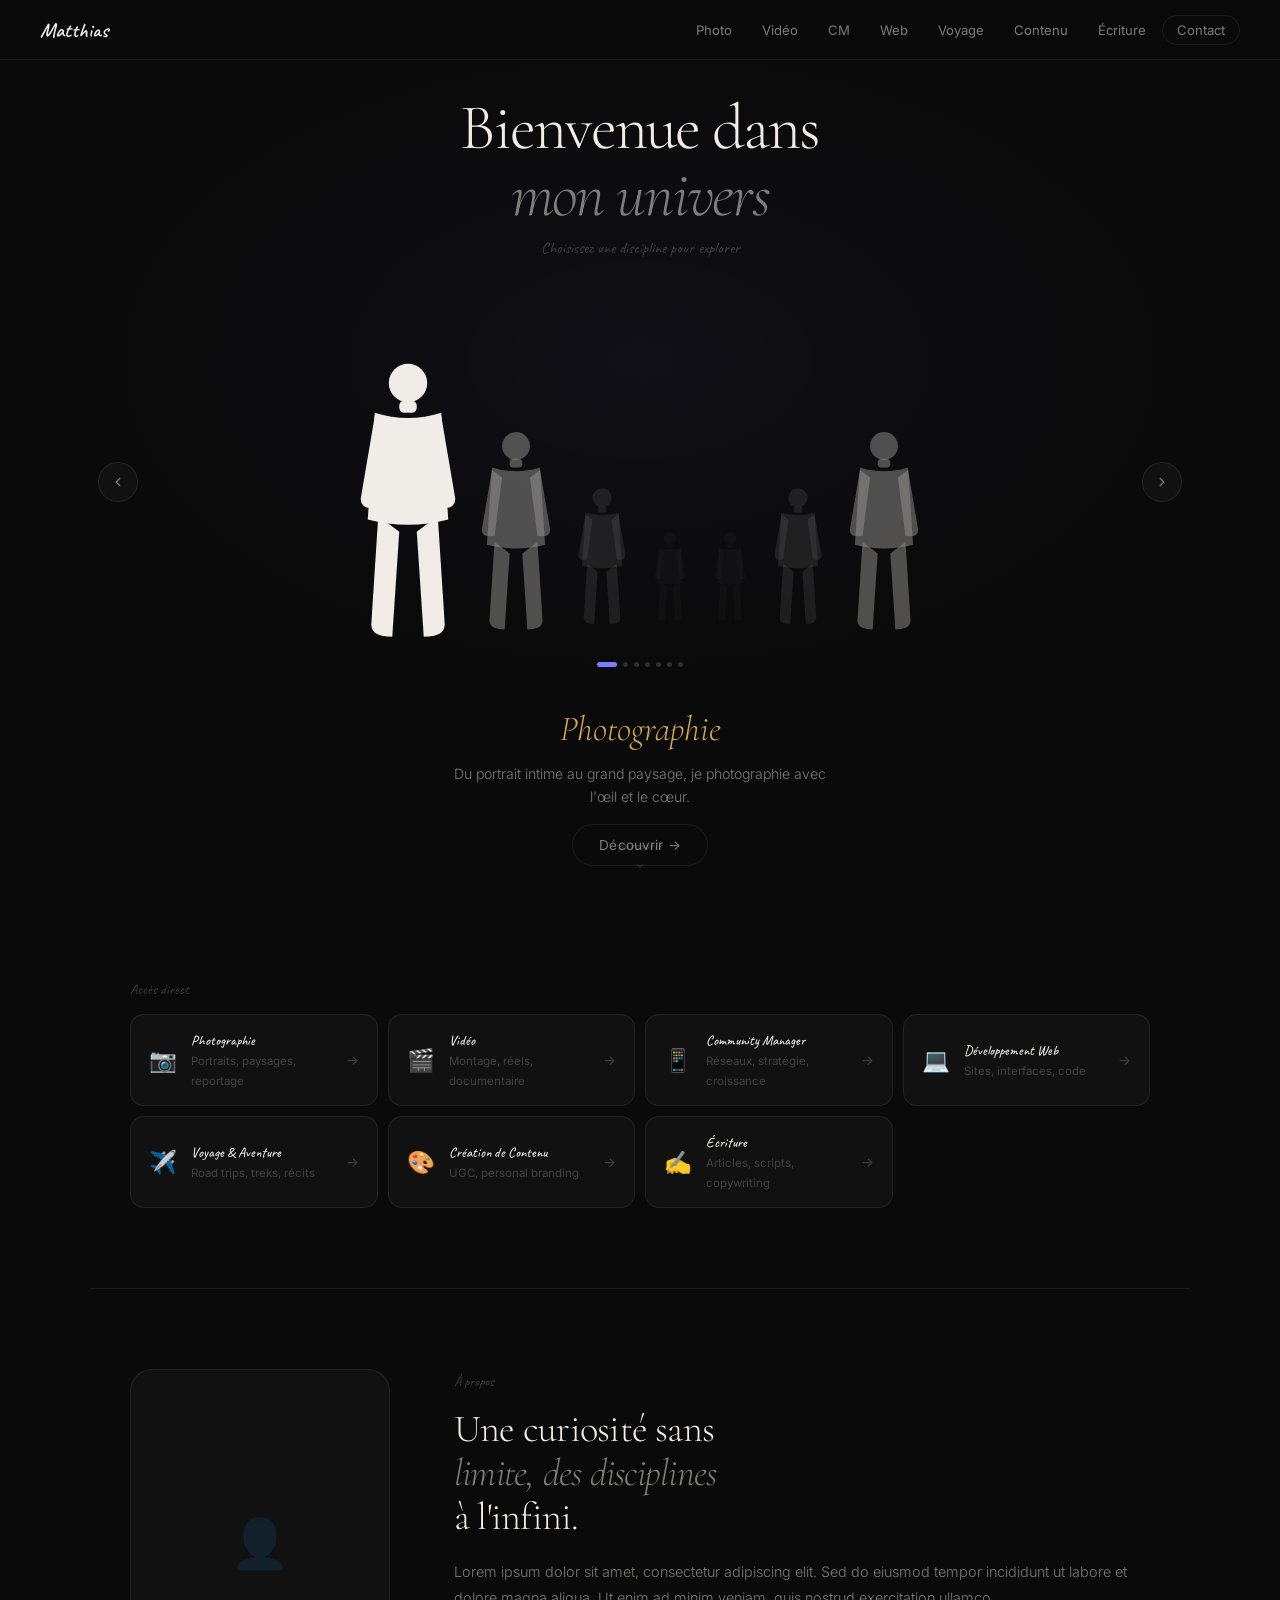
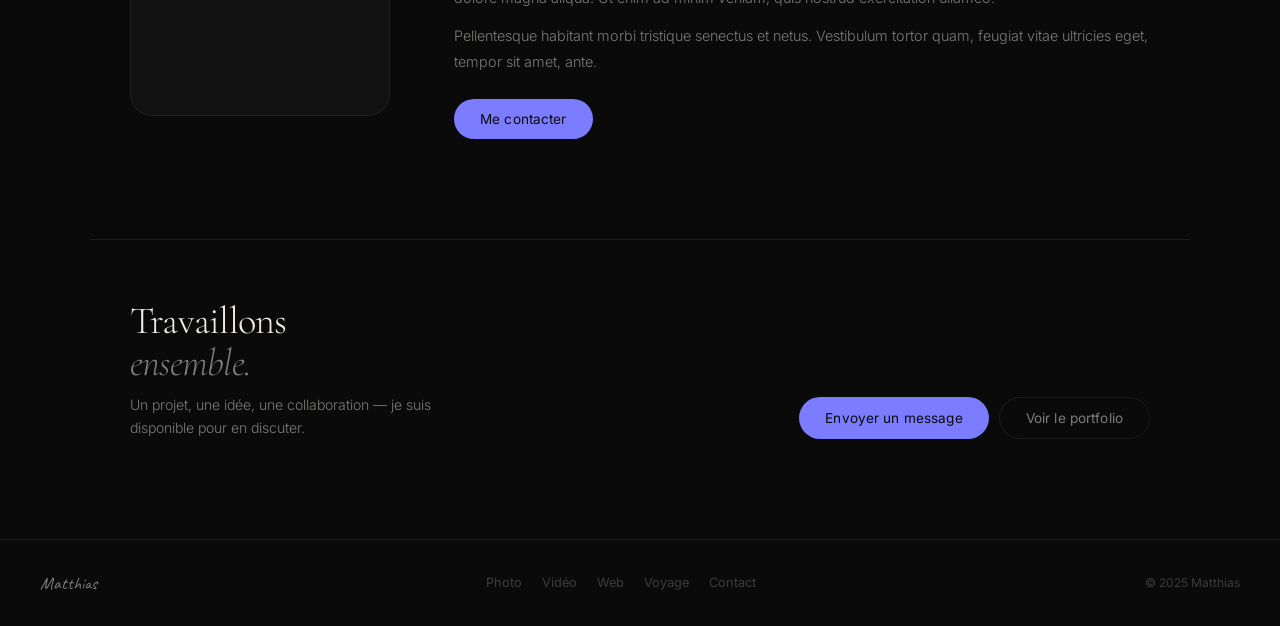
==== commit 592d9916: "Add files via upload" ====
--- a/index.html
+++ b/index.html
@@ -4,7 +4,6 @@
   <meta charset="UTF-8" />
   <meta name="viewport" content="width=device-width, initial-scale=1.0" />
   <title>Matthias — Portfolio</title>
-  <meta name="description" content="Portfolio pluridisciplinaire — Photographie, Vidéo, Community Manager, Développement Web, Voyage, Création de contenu, Écriture." />
   <link rel="stylesheet" href="style.css" />
 </head>
 <body>
@@ -33,31 +32,32 @@
       <p>Choisissez une discipline pour explorer</p>
     </div>
 
-    <div class="carousel-wrapper">
-      <button class="carousel-btn prev" aria-label="Précédent">
-        <svg width="16" height="16" viewBox="0 0 24 24" fill="none" stroke="currentColor" stroke-width="2" stroke-linecap="round"><polyline points="15 18 9 12 15 6"/></svg>
+    <!-- Silhouette carousel -->
+    <div class="sil-carousel-wrap">
+      <button class="sil-btn prev" aria-label="Précédent">
+        <svg width="14" height="14" viewBox="0 0 24 24" fill="none" stroke="currentColor" stroke-width="2" stroke-linecap="round"><polyline points="15 18 9 12 15 6"/></svg>
       </button>
-      <div class="carousel-stage">
-        <div class="carousel-track"></div>
-      </div>
-      <button class="carousel-btn next" aria-label="Suivant">
-        <svg width="16" height="16" viewBox="0 0 24 24" fill="none" stroke="currentColor" stroke-width="2" stroke-linecap="round"><polyline points="9 18 15 12 9 6"/></svg>
+      <!-- Items injected by JS -->
+      <button class="sil-btn next" aria-label="Suivant">
+        <svg width="14" height="14" viewBox="0 0 24 24" fill="none" stroke="currentColor" stroke-width="2" stroke-linecap="round"><polyline points="9 18 15 12 9 6"/></svg>
       </button>
     </div>
 
-    <div class="carousel-dots"></div>
+    <!-- Dots -->
+    <div class="sil-dots"></div>
 
-    <div class="active-info">
-      <h2 class="active-title" id="active-title">Photographie</h2>
-      <p class="active-desc" id="active-desc">De la photo de portrait à la photo de paysage, chaque cliché raconte une histoire.</p>
-      <div class="active-cta">
-        <a class="btn btn-ghost" id="active-cta" href="photo.html">Découvrir →</a>
+    <!-- Active info -->
+    <div class="sil-info">
+      <div class="sil-title" id="sil-title" style="transition:opacity 0.3s,color 0.4s">Photographie</div>
+      <p class="sil-desc" id="sil-desc" style="transition:opacity 0.3s">Du portrait intime au grand paysage, je photographie avec l'œil et le cœur.</p>
+      <div class="sil-cta">
+        <a class="btn btn-ghost" id="sil-cta" href="photo.html">Découvrir →</a>
       </div>
     </div>
 
     <div class="scroll-cue">
       <span>parcourir</span>
-      <svg width="14" height="14" viewBox="0 0 24 24" fill="none" stroke="currentColor" stroke-width="2" stroke-linecap="round"><polyline points="6 9 12 15 18 9"/></svg>
+      <svg width="12" height="12" viewBox="0 0 24 24" fill="none" stroke="currentColor" stroke-width="2" stroke-linecap="round"><polyline points="6 9 12 15 18 9"/></svg>
     </div>
   </section>
 
@@ -106,17 +106,14 @@
   <!-- ABOUT -->
   <div class="about-block">
     <div class="about-portrait reveal">
-      <div class="portrait-placeholder">
-        <div class="ph-icon">👤</div>
-        <span>Portrait</span>
-      </div>
+      <div class="portrait-ph">👤</div>
     </div>
     <div class="about-text">
       <p class="label">À propos</p>
       <h2 class="reveal">Une curiosité sans<br><em>limite, des disciplines</em><br>à l'infini.</h2>
       <p class="reveal">Lorem ipsum dolor sit amet, consectetur adipiscing elit. Sed do eiusmod tempor incididunt ut labore et dolore magna aliqua. Ut enim ad minim veniam, quis nostrud exercitation ullamco.</p>
-      <p class="reveal">Pellentesque habitant morbi tristique senectus et netus et malesuada fames ac turpis egestas. Vestibulum tortor quam, feugiat vitae, ultricies eget, tempor sit amet, ante.</p>
-      <div class="hero-actions" style="margin-top:24px">
+      <p class="reveal">Pellentesque habitant morbi tristique senectus et netus. Vestibulum tortor quam, feugiat vitae ultricies eget, tempor sit amet, ante.</p>
+      <div class="about-actions">
         <a href="mailto:contact@exemple.com" class="btn btn-primary reveal" style="--page-color:#7c7cff">Me contacter</a>
       </div>
     </div>
--- a/style.css
+++ b/style.css
@@ -1,47 +1,46 @@
 /* =============================================
    FONTS
    ============================================= */
-@import url('https://fonts.googleapis.com/css2?family=Cormorant+Garamond:ital,wght@0,300;0,400;0,500;0,600;1,300;1,400&family=Caveat:wght@400;500;600&family=Inter:wght@300;400;500&display=swap');
+@import url('https://fonts.googleapis.com/css2?family=Cormorant+Garamond:ital,wght@0,300;0,400;0,500;1,300;1,400&family=Caveat:wght@400;500;600&family=Inter:wght@300;400;500&display=swap');
 
 /* =============================================
    ROOT
    ============================================= */
 :root {
-  --bg:            #0a0a0a;
-  --surface:       #111111;
-  --border:        rgba(255,255,255,0.07);
-  --border-hover:  rgba(255,255,255,0.14);
-  --text-1:        #f0ede8;
-  --text-2:        rgba(240,237,232,0.5);
-  --text-3:        rgba(240,237,232,0.25);
-  --accent:        #7c7cff;
-  --radius-sm:     10px;
-  --radius-md:     16px;
-  --radius-lg:     24px;
-  --ease:          cubic-bezier(0.4,0,0.2,1);
-
-  --font-display:  'Cormorant Garamond', Georgia, serif;
-  --font-hand:     'Caveat', cursive;
-  --font-body:     'Inter', -apple-system, sans-serif;
-
-  /* Service colors */
-  --c-photo:   #d4a853;
-  --c-video:   #5ab4d4;
-  --c-cm:      #b87fc4;
-  --c-webdev:  #5abdb5;
-  --c-voyage:  #72b87a;
-  --c-content: #d47a5a;
-  --c-writing: #c47a8f;
+  --bg:          #0a0a0a;
+  --surface:     #111111;
+  --border:      rgba(255,255,255,0.07);
+  --border-hi:   rgba(255,255,255,0.14);
+  --text-1:      #f0ede8;
+  --text-2:      rgba(240,237,232,0.5);
+  --text-3:      rgba(240,237,232,0.22);
+  --accent:      #7c7cff;
+
+  /* Per-page accent colors */
+  --c-photo:     #d4a853;
+  --c-video:     #5ab4d4;
+  --c-cm:        #b87fc4;
+  --c-webdev:    #5abdb5;
+  --c-voyage:    #72b87a;
+  --c-content:   #d47a5a;
+  --c-writing:   #c47a8f;
+
+  --r-sm:        10px;
+  --r-md:        14px;
+  --r-lg:        22px;
+  --ease:        cubic-bezier(0.4,0,0.2,1);
+
+  --ff-display:  'Cormorant Garamond', Georgia, serif;
+  --ff-hand:     'Caveat', cursive;
+  --ff-body:     'Inter', -apple-system, sans-serif;
 }
 
 /* =============================================
    RESET
    ============================================= */
 *, *::before, *::after { box-sizing: border-box; margin: 0; padding: 0; }
-
 html {
-  font-family: var(--font-body);
-  font-size: 16px;
+  font-family: var(--ff-body);
   background: var(--bg);
   color: var(--text-1);
   scroll-behavior: smooth;
@@ -49,25 +48,10 @@
 }
 body { min-height: 100vh; overflow-x: hidden; }
 a { color: inherit; text-decoration: none; }
-img { display: block; max-width: 100%; }
+img { display: block; max-width: 100%; height: 100%; object-fit: cover; }
 ul { list-style: none; }
-
 ::-webkit-scrollbar { width: 4px; }
 ::-webkit-scrollbar-thumb { background: rgba(255,255,255,0.1); border-radius: 4px; }
-
-/* =============================================
-   TYPOGRAPHY HELPERS
-   ============================================= */
-.display {
-  font-family: var(--font-display);
-  font-weight: 300;
-  letter-spacing: -0.02em;
-  line-height: 1.05;
-}
-.handwritten {
-  font-family: var(--font-hand);
-  font-weight: 500;
-}
 
 /* =============================================
    NAVBAR
@@ -80,38 +64,31 @@
   display: flex;
   align-items: center;
   justify-content: space-between;
-  padding: 0 36px;
-  background: rgba(10,10,10,0.8);
+  padding: 0 40px;
+  background: rgba(10,10,10,0.85);
   backdrop-filter: blur(16px);
   border-bottom: 1px solid var(--border);
 }
-
 .nav-logo {
-  font-family: var(--font-hand);
+  font-family: var(--ff-hand);
   font-size: 1.3rem;
   font-weight: 600;
   color: var(--text-1);
-  letter-spacing: 0.01em;
-}
-
+}
 .nav-links {
   display: flex;
   align-items: center;
-  gap: 4px;
+  gap: 2px;
 }
 .nav-links a {
   padding: 6px 14px;
   border-radius: 99px;
   font-size: 0.82rem;
-  font-weight: 400;
   color: var(--text-2);
   transition: color 0.2s, background 0.2s;
 }
 .nav-links a:hover,
-.nav-links a.active {
-  color: var(--text-1);
-  background: rgba(255,255,255,0.06);
-}
+.nav-links a.active { color: var(--text-1); background: rgba(255,255,255,0.06); }
 .nav-cta {
   padding: 8px 18px;
   border: 1px solid var(--border);
@@ -122,8 +99,7 @@
   cursor: pointer;
   background: transparent;
 }
-.nav-cta:hover { border-color: var(--border-hover); color: var(--text-1); }
-
+.nav-cta:hover { border-color: var(--border-hi); color: var(--text-1); }
 .nav-burger {
   display: none;
   flex-direction: column;
@@ -145,7 +121,7 @@
   display: inline-flex;
   align-items: center;
   gap: 8px;
-  padding: 12px 24px;
+  padding: 12px 26px;
   border-radius: 99px;
   font-size: 0.85rem;
   font-weight: 400;
@@ -154,23 +130,34 @@
   outline: none;
   transition: all 0.25s var(--ease);
   letter-spacing: 0.01em;
+  font-family: var(--ff-body);
 }
 .btn-primary {
   background: var(--page-color, var(--accent));
   color: #0a0a0a;
 }
-.btn-primary:hover { opacity: 0.88; transform: translateY(-1px); }
-
+.btn-primary:hover { opacity: 0.85; transform: translateY(-1px); }
 .btn-ghost {
   background: transparent;
   color: var(--text-2);
   border: 1px solid var(--border);
 }
-.btn-ghost:hover { border-color: var(--border-hover); color: var(--text-1); transform: translateY(-1px); }
-
-/* =============================================
-   LOBBY (index)
-   ============================================= */
+.btn-ghost:hover { border-color: var(--border-hi); color: var(--text-1); transform: translateY(-1px); }
+
+/* =============================================
+   SVG SILHOUETTE (shared)
+   ============================================= */
+.fig-svg {
+  width: 100%;
+  height: 100%;
+  fill: currentColor;
+}
+
+/* =============================================
+   ===  HOME PAGE  ===
+   ============================================= */
+
+/* Lobby */
 .lobby {
   min-height: 100vh;
   display: flex;
@@ -178,511 +165,193 @@
   align-items: center;
   justify-content: center;
   padding-top: 60px;
-  padding-bottom: 80px;
   position: relative;
   overflow: hidden;
 }
-
 .lobby-bg {
-  position: absolute;
-  inset: 0;
-  background: radial-gradient(ellipse 80% 60% at 50% 30%, rgba(124,124,255,0.06) 0%, transparent 70%);
+  position: absolute; inset: 0;
+  background: radial-gradient(ellipse 60% 50% at 50% 40%, rgba(124,124,255,0.05) 0%, transparent 70%);
   pointer-events: none;
 }
 
+/* Header */
 .lobby-header {
   text-align: center;
-  margin-bottom: 56px;
+  margin-bottom: 64px;
   position: relative;
   z-index: 2;
 }
 .lobby-header h1 {
-  font-family: var(--font-display);
-  font-size: clamp(2.8rem, 5vw, 4.5rem);
+  font-family: var(--ff-display);
+  font-size: clamp(2.6rem, 5vw, 4.2rem);
   font-weight: 300;
   letter-spacing: -0.03em;
   line-height: 1.05;
-  margin-bottom: 12px;
-}
-.lobby-header h1 em {
-  font-style: italic;
-  color: var(--text-2);
-}
+  margin-bottom: 10px;
+}
+.lobby-header h1 em { font-style: italic; color: var(--text-2); }
 .lobby-header p {
-  font-family: var(--font-hand);
-  font-size: 1.1rem;
+  font-family: var(--ff-hand);
+  font-size: 1rem;
   color: var(--text-3);
-  letter-spacing: 0.02em;
-}
-
-/* =============================================
-   CAROUSEL
-   ============================================= */
-.carousel-wrapper {
+}
+
+/* ---- SILHOUETTE CAROUSEL ---- */
+.sil-carousel-wrap {
   position: relative;
   width: 100%;
-  max-width: 1000px;
+  max-width: 1100px;
+  z-index: 2;
   display: flex;
-  align-items: center;
+  align-items: flex-end;
   justify-content: center;
-  z-index: 2;
-}
-
-.carousel-stage {
-  perspective: 1000px;
-  width: 100%;
-  height: 340px;
-  position: relative;
-  overflow: visible;
-}
-
-.carousel-track {
-  width: 100%;
-  height: 100%;
-  position: relative;
-  transform-style: preserve-3d;
-}
-
-.figurine-card {
+  gap: 0;
+  padding: 0 20px;
+  height: 320px;
+}
+
+.sil-btn {
   position: absolute;
-  top: 50%; left: 50%;
-  width: 170px; height: 250px;
-  margin-top: -125px; margin-left: -85px;
-  border-radius: var(--radius-lg);
-  cursor: pointer;
-  transition: transform 0.6s var(--ease), opacity 0.6s var(--ease), filter 0.6s var(--ease);
-  overflow: hidden;
-  border: 1px solid var(--border);
-  background: var(--surface);
-  user-select: none;
-}
-.figurine-card.is-active {
-  border-color: var(--border-hover);
-  box-shadow: 0 0 40px rgba(124,124,255,0.08);
-}
-
-.card-top {
-  height: 185px;
-  display: flex;
-  flex-direction: column;
-  align-items: center;
-  justify-content: center;
-  gap: 10px;
-  position: relative;
-  overflow: hidden;
-}
-.figurine-icon { font-size: 3rem; }
-.silhouette-shape {
-  width: 56px; height: 56px;
-  border-radius: 50%;
-  background: rgba(255,255,255,0.04);
-  border: 1px dashed rgba(255,255,255,0.15);
-  display: flex;
-  align-items: center;
-  justify-content: center;
-}
-
-.card-bottom {
-  padding: 12px 14px;
-  border-top: 1px solid var(--border);
-}
-.card-title {
-  font-family: var(--font-hand);
-  font-size: 0.95rem;
-  font-weight: 500;
-  color: var(--text-1);
-  white-space: nowrap;
-  overflow: hidden;
-  text-overflow: ellipsis;
-}
-.card-tag {
-  font-size: 0.68rem;
-  color: var(--text-3);
-  margin-top: 2px;
-  letter-spacing: 0.04em;
-}
-
-.carousel-btn {
-  position: absolute;
-  top: 50%;
-  transform: translateY(-50%);
+  top: 50%; transform: translateY(-50%);
   z-index: 10;
   width: 40px; height: 40px;
   border-radius: 50%;
   background: var(--surface);
   border: 1px solid var(--border);
   color: var(--text-2);
+  cursor: pointer;
+  display: flex; align-items: center; justify-content: center;
+  transition: all 0.2s; outline: none;
   font-size: 1rem;
+}
+.sil-btn:hover { border-color: var(--border-hi); color: var(--text-1); }
+.sil-btn.prev { left: 8px; }
+.sil-btn.next { right: 8px; }
+
+/* A single figurine slot */
+.sil-item {
+  display: flex;
+  align-items: flex-end;
+  justify-content: center;
   cursor: pointer;
+  transition: transform 0.5s var(--ease), opacity 0.5s var(--ease), color 0.5s var(--ease);
+  flex-shrink: 0;
+}
+
+/* Center (active) */
+.sil-item[data-pos="0"] {
+  height: 280px; width: 120px;
+  color: var(--text-1);
+  opacity: 1;
+  transform: scale(1);
+  z-index: 5;
+}
+/* ±1 */
+.sil-item[data-pos="1"],
+.sil-item[data-pos="-1"] {
+  height: 220px; width: 96px;
+  color: var(--text-2);
+  opacity: 0.6;
+  transform: scale(0.92);
+  z-index: 4;
+}
+/* ±2 */
+.sil-item[data-pos="2"],
+.sil-item[data-pos="-2"] {
+  height: 170px; width: 76px;
+  color: rgba(240,237,232,0.25);
+  opacity: 0.35;
+  transform: scale(0.82);
+  z-index: 3;
+}
+/* ±3 (barely visible) */
+.sil-item[data-pos="3"],
+.sil-item[data-pos="-3"] {
+  height: 130px; width: 60px;
+  color: rgba(240,237,232,0.12);
+  opacity: 0.18;
+  transform: scale(0.7);
+  z-index: 2;
+}
+/* Hidden */
+.sil-item[data-pos="hidden"] {
+  opacity: 0;
+  pointer-events: none;
+  width: 0;
+}
+
+/* Active info below carousel */
+.sil-info {
+  margin-top: 40px;
+  text-align: center;
+  z-index: 2;
+  position: relative;
   display: flex;
+  flex-direction: column;
   align-items: center;
-  justify-content: center;
-  transition: all 0.2s var(--ease);
-  outline: none;
-}
-.carousel-btn:hover { border-color: var(--border-hover); color: var(--text-1); }
-.carousel-btn.prev { left: 12px; }
-.carousel-btn.next { right: 12px; }
-
-.carousel-dots {
-  display: flex;
-  gap: 6px;
-  margin-top: 20px;
-  z-index: 2;
-}
-.carousel-dot {
+  gap: 12px;
+  min-height: 100px;
+}
+.sil-info .sil-title {
+  font-family: var(--ff-display);
+  font-size: 2.2rem;
+  font-weight: 300;
+  font-style: italic;
+  transition: opacity 0.3s, color 0.4s;
+}
+.sil-info .sil-desc {
+  font-size: 0.88rem;
+  color: var(--text-2);
+  max-width: 400px;
+  line-height: 1.65;
+  font-weight: 300;
+  transition: opacity 0.3s;
+}
+.sil-info .sil-cta { margin-top: 4px; }
+
+/* Dots */
+.sil-dots {
+  display: flex; gap: 6px;
+  margin-top: 20px; z-index: 2;
+}
+.sil-dot {
   width: 5px; height: 5px;
   border-radius: 50%;
   background: rgba(255,255,255,0.15);
   cursor: pointer;
   transition: all 0.3s var(--ease);
 }
-.carousel-dot.active {
-  width: 20px;
-  border-radius: 3px;
+.sil-dot.active {
+  width: 20px; border-radius: 3px;
   background: var(--accent);
 }
 
-.active-info {
-  margin-top: 40px;
-  text-align: center;
-  z-index: 2;
-  position: relative;
-  min-height: 110px;
-  display: flex;
-  flex-direction: column;
-  align-items: center;
-  gap: 10px;
-}
-.active-title {
-  font-family: var(--font-display);
-  font-size: 2.4rem;
-  font-weight: 300;
-  font-style: italic;
-  transition: opacity 0.3s, color 0.4s;
-}
-.active-desc {
-  font-size: 0.9rem;
-  color: var(--text-2);
-  max-width: 420px;
-  line-height: 1.65;
-  transition: opacity 0.3s;
-}
-.active-cta { margin-top: 6px; }
-
+/* Scroll cue */
 .scroll-cue {
   position: absolute;
   bottom: 28px; left: 50%;
   transform: translateX(-50%);
-  display: flex;
-  flex-direction: column;
-  align-items: center;
-  gap: 6px;
+  display: flex; flex-direction: column;
+  align-items: center; gap: 6px;
   color: var(--text-3);
-  font-family: var(--font-hand);
+  font-family: var(--ff-hand);
   font-size: 0.85rem;
-  animation: bounce 2.5s infinite;
+  animation: cue-bounce 2.5s infinite;
   z-index: 2;
 }
-@keyframes bounce {
+@keyframes cue-bounce {
   0%,100% { transform: translateX(-50%) translateY(0); }
   50%      { transform: translateX(-50%) translateY(7px); }
 }
 
-/* =============================================
-   PAGE HERO (service pages)
-   ============================================= */
-.page-hero {
-  padding: 110px 40px 70px;
-  max-width: 900px;
-  margin: 0 auto;
-  position: relative;
-}
-
-.hero-eyebrow {
-  display: flex;
-  align-items: center;
-  gap: 12px;
-  margin-bottom: 24px;
-}
-.hero-eyebrow .figurine-lg {
-  width: 48px; height: 48px;
-  border-radius: 50%;
-  background: var(--surface);
-  border: 1px solid var(--border);
-  display: flex;
-  align-items: center;
-  justify-content: center;
-  font-size: 1.4rem;
-  flex-shrink: 0;
-}
-.hero-eyebrow span {
-  font-family: var(--font-hand);
-  font-size: 1rem;
-  color: var(--text-2);
-}
-
-.page-hero h1 {
-  font-family: var(--font-display);
-  font-size: clamp(3rem, 6vw, 5.5rem);
-  font-weight: 300;
-  letter-spacing: -0.03em;
-  line-height: 1.0;
-  margin-bottom: 20px;
-}
-.page-hero h1 em {
-  font-style: italic;
-  color: var(--page-color, var(--accent));
-}
-
-.page-hero p {
-  font-size: 0.95rem;
-  color: var(--text-2);
-  max-width: 480px;
-  line-height: 1.75;
-  margin-bottom: 28px;
-  font-weight: 300;
-}
-
-.hero-actions { display: flex; gap: 10px; flex-wrap: wrap; }
-
-/* Thin accent line under hero */
-.page-hero::after {
-  content: '';
-  display: block;
-  width: 48px;
-  height: 1px;
-  background: var(--page-color, var(--accent));
-  margin-top: 48px;
-  opacity: 0.5;
-}
-
-/* =============================================
-   PORTFOLIO SECTION (project groups)
-   ============================================= */
-.portfolio-section {
-  max-width: 1100px;
-  margin: 0 auto;
-  padding: 0 40px 100px;
-  display: flex;
-  flex-direction: column;
-  gap: 80px;
-}
-
-/* Group: mini figurine + projects */
-.project-group { }
-
-.group-header {
-  display: flex;
-  align-items: center;
-  gap: 14px;
-  margin-bottom: 28px;
-  padding-bottom: 16px;
-  border-bottom: 1px solid var(--border);
-}
-
-.mini-fig {
-  width: 36px; height: 36px;
-  border-radius: 50%;
-  background: var(--surface);
-  border: 1px solid var(--border-hover);
-  display: flex;
-  align-items: center;
-  justify-content: center;
-  font-size: 1rem;
-  flex-shrink: 0;
-  position: relative;
-}
-/* Connector dot */
-.mini-fig::after {
-  content: '';
-  position: absolute;
-  right: -14px; top: 50%;
-  width: 8px; height: 1px;
-  background: var(--border);
-}
-
-.group-info { flex: 1; }
-.group-name {
-  font-family: var(--font-hand);
-  font-size: 1.3rem;
-  font-weight: 500;
-  color: var(--text-1);
-  line-height: 1;
-}
-.group-meta {
-  font-size: 0.75rem;
-  color: var(--text-3);
-  margin-top: 2px;
-  letter-spacing: 0.04em;
-}
-.group-count {
-  font-size: 0.75rem;
-  color: var(--text-3);
-  margin-left: auto;
-  border: 1px solid var(--border);
-  padding: 4px 10px;
-  border-radius: 99px;
-}
-
-/* Project grid */
-.project-grid {
-  display: grid;
-  grid-template-columns: repeat(3, 1fr);
-  gap: 14px;
-}
-.project-grid.col-2 { grid-template-columns: repeat(2, 1fr); }
-.project-grid.col-4 { grid-template-columns: repeat(4, 1fr); }
-
-/* Project card */
-.project-card {
-  border-radius: var(--radius-md);
-  overflow: hidden;
-  background: var(--surface);
-  border: 1px solid var(--border);
-  cursor: pointer;
-  transition: border-color 0.25s, transform 0.25s, box-shadow 0.25s;
-  display: flex;
-  flex-direction: column;
-}
-.project-card:hover {
-  border-color: var(--border-hover);
-  transform: translateY(-3px);
-  box-shadow: 0 12px 32px rgba(0,0,0,0.4);
-}
-
-.project-thumb {
-  aspect-ratio: 4/3;
-  overflow: hidden;
-  position: relative;
-  background: #161616;
-  display: flex;
-  align-items: center;
-  justify-content: center;
-  flex-direction: column;
-  gap: 8px;
-}
-.project-thumb img {
-  width: 100%; height: 100%;
-  object-fit: cover;
-  transition: transform 0.4s var(--ease);
-}
-.project-card:hover .project-thumb img { transform: scale(1.04); }
-
-.thumb-placeholder {
-  display: flex;
-  flex-direction: column;
-  align-items: center;
-  gap: 8px;
-  opacity: 0.25;
-}
-.thumb-placeholder span { font-size: 0.7rem; color: var(--text-2); letter-spacing: 0.04em; }
-.thumb-placeholder .ph-icon { font-size: 1.8rem; }
-
-.project-body {
-  padding: 14px 16px;
-  flex: 1;
-  display: flex;
-  flex-direction: column;
-  gap: 4px;
-}
-.project-title {
-  font-family: var(--font-display);
-  font-size: 1rem;
-  font-weight: 400;
-  line-height: 1.3;
-  color: var(--text-1);
-}
-.project-desc {
-  font-size: 0.78rem;
-  color: var(--text-2);
-  line-height: 1.55;
-  font-weight: 300;
-}
-.project-tags {
-  display: flex;
-  gap: 5px;
-  flex-wrap: wrap;
-  margin-top: 8px;
-}
-.project-tag {
-  padding: 2px 8px;
-  border-radius: 99px;
-  background: rgba(255,255,255,0.04);
-  border: 1px solid var(--border);
-  font-size: 0.68rem;
-  color: var(--text-3);
-  letter-spacing: 0.02em;
-}
-
-/* Landscape card variant */
-.project-card.landscape .project-thumb { aspect-ratio: 16/9; }
-
-/* =============================================
-   ABOUT BLOCK (index)
-   ============================================= */
-.about-block {
+/* Quick nav */
+.quick-nav {
   max-width: 1100px;
   margin: 0 auto;
   padding: 80px 40px;
-  display: grid;
-  grid-template-columns: 280px 1fr;
-  gap: 60px;
-  align-items: start;
-  border-top: 1px solid var(--border);
-}
-
-.about-portrait {
-  aspect-ratio: 3/4;
-  border-radius: var(--radius-lg);
-  background: var(--surface);
-  border: 1px solid var(--border);
-  display: flex;
-  flex-direction: column;
-  align-items: center;
-  justify-content: center;
-  gap: 10px;
-  overflow: hidden;
-}
-.about-portrait img { width:100%;height:100%;object-fit:cover; }
-.portrait-placeholder { opacity: 0.18; display:flex;flex-direction:column;align-items:center;gap:8px; }
-.portrait-placeholder .ph-icon { font-size:3rem; }
-.portrait-placeholder span { font-size:0.7rem;color:var(--text-2);letter-spacing:.04em; }
-
-.about-text { padding-top: 12px; }
-.about-text .label {
-  font-family: var(--font-hand);
-  font-size: 0.9rem;
-  color: var(--text-3);
-  margin-bottom: 12px;
-}
-.about-text h2 {
-  font-family: var(--font-display);
-  font-size: clamp(1.8rem, 3vw, 2.6rem);
-  font-weight: 300;
-  letter-spacing: -0.02em;
-  line-height: 1.15;
-  margin-bottom: 20px;
-}
-.about-text h2 em { font-style: italic; color: var(--text-2); }
-.about-text p {
-  font-size: 0.9rem;
-  color: var(--text-2);
-  line-height: 1.8;
-  font-weight: 300;
-  margin-bottom: 12px;
-}
-
-/* =============================================
-   QUICK NAV GRID (index)
-   ============================================= */
-.quick-nav {
-  max-width: 1100px;
-  margin: 0 auto;
-  padding: 0 40px 80px;
 }
 .quick-nav .label {
-  font-family: var(--font-hand);
+  font-family: var(--ff-hand);
   font-size: 0.9rem;
   color: var(--text-3);
   margin-bottom: 16px;
@@ -693,27 +362,63 @@
   gap: 10px;
 }
 .quick-nav-card {
-  display: flex;
-  align-items: center;
-  gap: 14px;
+  display: flex; align-items: center; gap: 14px;
   padding: 16px 18px;
-  border-radius: var(--radius-md);
+  border-radius: var(--r-md);
   background: var(--surface);
   border: 1px solid var(--border);
-  cursor: pointer;
-  color: var(--text-1);
+  cursor: pointer; color: var(--text-1);
   transition: border-color 0.2s, transform 0.2s;
 }
-.quick-nav-card:hover { border-color: var(--border-hover); transform: translateY(-2px); }
+.quick-nav-card:hover { border-color: var(--border-hi); transform: translateY(-2px); }
 .qnc-icon { font-size: 1.4rem; flex-shrink: 0; }
-.qnc-text strong { display: block; font-size: 0.88rem; font-weight: 500; font-family: var(--font-hand); }
+.qnc-text strong { display: block; font-size: 0.88rem; font-weight: 500; font-family: var(--ff-hand); }
 .qnc-text span { font-size: 0.72rem; color: var(--text-3); }
 .qnc-arrow { margin-left: auto; color: var(--text-3); font-size: 0.85rem; transition: transform 0.2s; }
 .quick-nav-card:hover .qnc-arrow { transform: translateX(3px); }
 
-/* =============================================
-   CTA BOX
-   ============================================= */
+/* About block */
+.about-block {
+  max-width: 1100px;
+  margin: 0 auto;
+  padding: 0 40px 100px;
+  display: grid;
+  grid-template-columns: 260px 1fr;
+  gap: 64px;
+  align-items: start;
+  border-top: 1px solid var(--border);
+  padding-top: 80px;
+}
+.about-portrait {
+  aspect-ratio: 3/4;
+  border-radius: var(--r-lg);
+  background: var(--surface);
+  border: 1px solid var(--border);
+  display: flex; flex-direction: column;
+  align-items: center; justify-content: center;
+  gap: 10px; overflow: hidden;
+}
+.about-portrait img { width:100%; height:100%; object-fit:cover; }
+.portrait-ph { opacity: 0.15; display:flex;flex-direction:column;align-items:center;gap:8px; font-size:3rem; }
+.about-text .label {
+  font-family: var(--ff-hand);
+  font-size: 0.9rem; color: var(--text-3); margin-bottom: 12px;
+}
+.about-text h2 {
+  font-family: var(--ff-display);
+  font-size: clamp(1.8rem, 3vw, 2.6rem);
+  font-weight: 300;
+  letter-spacing: -0.02em; line-height: 1.15;
+  margin-bottom: 20px;
+}
+.about-text h2 em { font-style: italic; color: var(--text-2); }
+.about-text p {
+  font-size: 0.9rem; color: var(--text-2);
+  line-height: 1.8; font-weight: 300; margin-bottom: 12px;
+}
+.about-actions { margin-top: 24px; display:flex; gap:10px; }
+
+/* CTA */
 .cta-section {
   padding: 60px 40px 100px;
   max-width: 1100px;
@@ -721,49 +426,255 @@
   border-top: 1px solid var(--border);
 }
 .cta-inner {
-  display: flex;
-  align-items: flex-end;
-  justify-content: space-between;
-  gap: 32px;
-  flex-wrap: wrap;
+  display: flex; align-items: flex-end;
+  justify-content: space-between; gap: 32px; flex-wrap: wrap;
 }
 .cta-inner h2 {
-  font-family: var(--font-display);
+  font-family: var(--ff-display);
   font-size: clamp(1.8rem, 3vw, 2.6rem);
-  font-weight: 300;
-  letter-spacing: -0.02em;
-  line-height: 1.1;
+  font-weight: 300; letter-spacing: -0.02em; line-height: 1.1;
 }
 .cta-inner h2 em { font-style: italic; color: var(--text-2); }
 .cta-inner p {
-  font-size: 0.88rem;
-  color: var(--text-2);
-  margin-top: 8px;
-  font-weight: 300;
-  max-width: 360px;
-  line-height: 1.65;
+  font-size: 0.88rem; color: var(--text-2);
+  margin-top: 8px; font-weight: 300;
+  max-width: 360px; line-height: 1.65;
 }
 .cta-actions { display: flex; gap: 10px; flex-wrap: wrap; }
 
-/* =============================================
-   FOOTER
-   ============================================= */
+/* Footer */
 footer {
   padding: 32px 40px;
   border-top: 1px solid var(--border);
-  display: flex;
-  align-items: center;
-  justify-content: space-between;
-  gap: 16px;
-  flex-wrap: wrap;
-}
-.footer-logo { font-family: var(--font-hand); font-size: 1.1rem; color: var(--text-2); }
+  display: flex; align-items: center;
+  justify-content: space-between; gap: 16px; flex-wrap: wrap;
+}
+.footer-logo { font-family: var(--ff-hand); font-size: 1.1rem; color: var(--text-2); }
 .footer-links { display: flex; gap: 20px; }
 .footer-links a { font-size: 0.8rem; color: var(--text-3); transition: color 0.2s; }
 .footer-links a:hover { color: var(--text-1); }
 .footer-copy { font-size: 0.75rem; color: var(--text-3); }
 
 /* =============================================
+   === SERVICE PAGES ===
+   ============================================= */
+
+/* Page hero */
+.page-hero {
+  padding: 100px 40px 60px;
+  max-width: 1100px;
+  margin: 0 auto;
+}
+.hero-eyebrow {
+  display: flex; align-items: center; gap: 12px;
+  margin-bottom: 20px;
+}
+.hero-eyebrow .fig-badge {
+  width: 44px; height: 44px;
+  border-radius: 50%;
+  background: var(--surface);
+  border: 1px solid var(--border-hi);
+  display: flex; align-items: center; justify-content: center;
+  font-size: 1.3rem; flex-shrink: 0;
+}
+.hero-eyebrow span {
+  font-family: var(--ff-hand);
+  font-size: 1rem; color: var(--text-2);
+}
+.page-hero h1 {
+  font-family: var(--ff-display);
+  font-size: clamp(3rem, 6vw, 5rem);
+  font-weight: 300;
+  letter-spacing: -0.03em; line-height: 1.0;
+  margin-bottom: 18px;
+}
+.page-hero h1 em {
+  font-style: italic;
+  color: var(--page-color, var(--accent));
+}
+.page-hero .hero-sub {
+  font-size: 0.95rem; color: var(--text-2);
+  max-width: 480px; line-height: 1.75;
+  font-weight: 300; margin-bottom: 28px;
+}
+.hero-actions { display: flex; gap: 10px; flex-wrap: wrap; }
+
+/* Separator accent line */
+.hero-line {
+  width: 40px; height: 1px;
+  background: var(--page-color, var(--accent));
+  margin: 40px 0 0;
+  opacity: 0.5;
+}
+
+/* =============================================
+   PROJECT GROUPS
+   ============================================= */
+.portfolio-section {
+  max-width: 1100px;
+  margin: 0 auto;
+  padding: 0 40px 100px;
+}
+
+.project-group {
+  padding-top: 64px;
+  border-top: 1px solid var(--border);
+  margin-top: 64px;
+}
+.project-group:first-child { margin-top: 0; border-top: none; padding-top: 0; }
+
+/* Top row: figurine + text LEFT | main image RIGHT */
+.group-row {
+  display: grid;
+  grid-template-columns: 1fr 340px;
+  gap: 48px;
+  align-items: flex-start;
+  margin-bottom: 32px;
+}
+
+/* Left side: mini figurine + title + description */
+.group-lead {
+  display: flex;
+  gap: 20px;
+  align-items: flex-start;
+}
+
+.group-fig {
+  width: 52px;
+  flex-shrink: 0;
+  display: flex;
+  align-items: flex-end;
+  justify-content: center;
+  color: var(--text-2);
+  opacity: 0.7;
+  /* Height will be set by the SVG aspect ratio */
+}
+
+.group-text { flex: 1; }
+
+.group-text h2 {
+  font-family: var(--ff-hand);
+  font-size: 1.6rem;
+  font-weight: 500;
+  color: var(--text-1);
+  line-height: 1.2;
+  margin-bottom: 10px;
+}
+.group-text p {
+  font-size: 0.88rem;
+  color: var(--text-2);
+  line-height: 1.75;
+  font-weight: 300;
+  max-width: 420px;
+}
+
+/* Right side: main preview image */
+.group-main-img {
+  aspect-ratio: 4/3;
+  border-radius: var(--r-md);
+  overflow: hidden;
+  background: var(--surface);
+  border: 1px solid var(--border);
+  display: flex; flex-direction: column;
+  align-items: center; justify-content: center;
+  gap: 8px;
+  flex-shrink: 0;
+}
+.group-main-img img { width:100%; height:100%; object-fit:cover; }
+.img-ph {
+  display: flex; flex-direction: column;
+  align-items: center; gap: 6px;
+  opacity: 0.18;
+}
+.img-ph .ph-icon { font-size: 1.8rem; }
+.img-ph span { font-size: 0.68rem; color: var(--text-2); letter-spacing: 0.04em; }
+
+/* Gallery row below the header row */
+.group-gallery {
+  display: grid;
+  grid-template-columns: repeat(3, 1fr);
+  gap: 10px;
+}
+.group-gallery.col-2 { grid-template-columns: repeat(2, 1fr); }
+.group-gallery.col-4 { grid-template-columns: repeat(4, 1fr); }
+
+.gallery-img {
+  aspect-ratio: 4/3;
+  border-radius: var(--r-sm);
+  overflow: hidden;
+  background: var(--surface);
+  border: 1px solid var(--border);
+  display: flex; align-items: center; justify-content: center;
+  cursor: pointer;
+  transition: border-color 0.2s, transform 0.25s;
+}
+.gallery-img:hover { border-color: var(--border-hi); transform: translateY(-2px); }
+.gallery-img img { width:100%; height:100%; object-fit:cover; }
+
+/* Video thumb variant */
+.gallery-img.video-thumb {
+  flex-direction: column; gap: 8px;
+}
+.play-btn {
+  width: 44px; height: 44px;
+  border-radius: 50%;
+  background: rgba(255,255,255,0.08);
+  border: 1px solid rgba(255,255,255,0.15);
+  display: flex; align-items: center; justify-content: center;
+  font-size: 0.9rem;
+  transition: background 0.2s, transform 0.2s;
+}
+.gallery-img.video-thumb:hover .play-btn { background: rgba(255,255,255,0.15); transform: scale(1.1); }
+.play-label { font-size: 0.68rem; color: var(--text-3); letter-spacing: 0.04em; }
+
+/* Article card (for writing page) */
+.article-block {
+  padding: 24px;
+  border-radius: var(--r-md);
+  background: var(--surface);
+  border: 1px solid var(--border);
+  transition: border-color 0.2s, transform 0.2s;
+  cursor: pointer;
+}
+.article-block:hover { border-color: var(--border-hi); transform: translateY(-2px); }
+.article-type {
+  font-family: var(--ff-hand);
+  font-size: 0.82rem;
+  color: var(--page-color, var(--accent));
+  margin-bottom: 8px;
+}
+.article-title {
+  font-family: var(--ff-display);
+  font-size: 1.1rem; font-weight: 400;
+  line-height: 1.35; margin-bottom: 8px;
+}
+.article-excerpt {
+  font-size: 0.82rem; color: var(--text-2);
+  line-height: 1.65; font-weight: 300; margin-bottom: 10px;
+}
+.article-meta {
+  display: flex; gap: 12px;
+  font-size: 0.72rem; color: var(--text-3);
+}
+.pull-quote {
+  padding: 32px 36px;
+  border-radius: var(--r-md);
+  background: var(--surface);
+  border: 1px solid var(--border);
+  border-left: 2px solid var(--page-color, var(--accent));
+}
+.pull-quote blockquote {
+  font-family: var(--ff-display);
+  font-size: 1.4rem; font-weight: 300;
+  font-style: italic; line-height: 1.5;
+  margin-bottom: 10px;
+}
+.pull-quote cite {
+  font-family: var(--ff-hand);
+  font-size: 0.8rem; color: var(--text-3); font-style: normal;
+}
+
+/* =============================================
    ANIMATIONS
    ============================================= */
 .reveal {
@@ -777,8 +688,8 @@
    RESPONSIVE
    ============================================= */
 @media (max-width: 900px) {
-  .project-grid { grid-template-columns: repeat(2, 1fr); }
-  .project-grid.col-4 { grid-template-columns: repeat(2, 1fr); }
+  .group-row { grid-template-columns: 1fr; }
+  .group-main-img { width: 100%; max-width: 100%; }
   .about-block { grid-template-columns: 1fr; }
   .about-portrait { aspect-ratio: 16/10; }
 }
@@ -790,19 +701,19 @@
     position: fixed; top: 60px; left: 0; right: 0;
     background: rgba(10,10,10,0.97);
     padding: 16px; gap: 4px;
-    border-bottom: 1px solid var(--border);
-    z-index: 99;
+    border-bottom: 1px solid var(--border); z-index: 99;
   }
   .nav-burger { display: flex; }
-  .portfolio-section { padding: 0 20px 80px; gap: 56px; }
-  .project-grid { grid-template-columns: 1fr; }
-  .project-grid.col-2 { grid-template-columns: 1fr; }
   .page-hero { padding: 90px 20px 50px; }
-  .quick-nav { padding: 0 20px 60px; }
+  .portfolio-section { padding: 0 20px 80px; }
+  .group-gallery { grid-template-columns: repeat(2,1fr); }
+  .group-gallery.col-4 { grid-template-columns: repeat(2,1fr); }
+  .quick-nav { padding: 60px 20px; }
   .about-block { padding: 60px 20px; }
   .cta-section { padding: 40px 20px 80px; }
   footer { flex-direction: column; text-align: center; padding: 28px 20px; }
   .cta-inner { flex-direction: column; align-items: flex-start; }
-  .carousel-btn.prev { left: 4px; }
-  .carousel-btn.next { right: 4px; }
-}
+  .sil-btn.prev { left: 4px; }
+  .sil-btn.next { right: 4px; }
+  .lobby-header { margin-bottom: 40px; }
+}
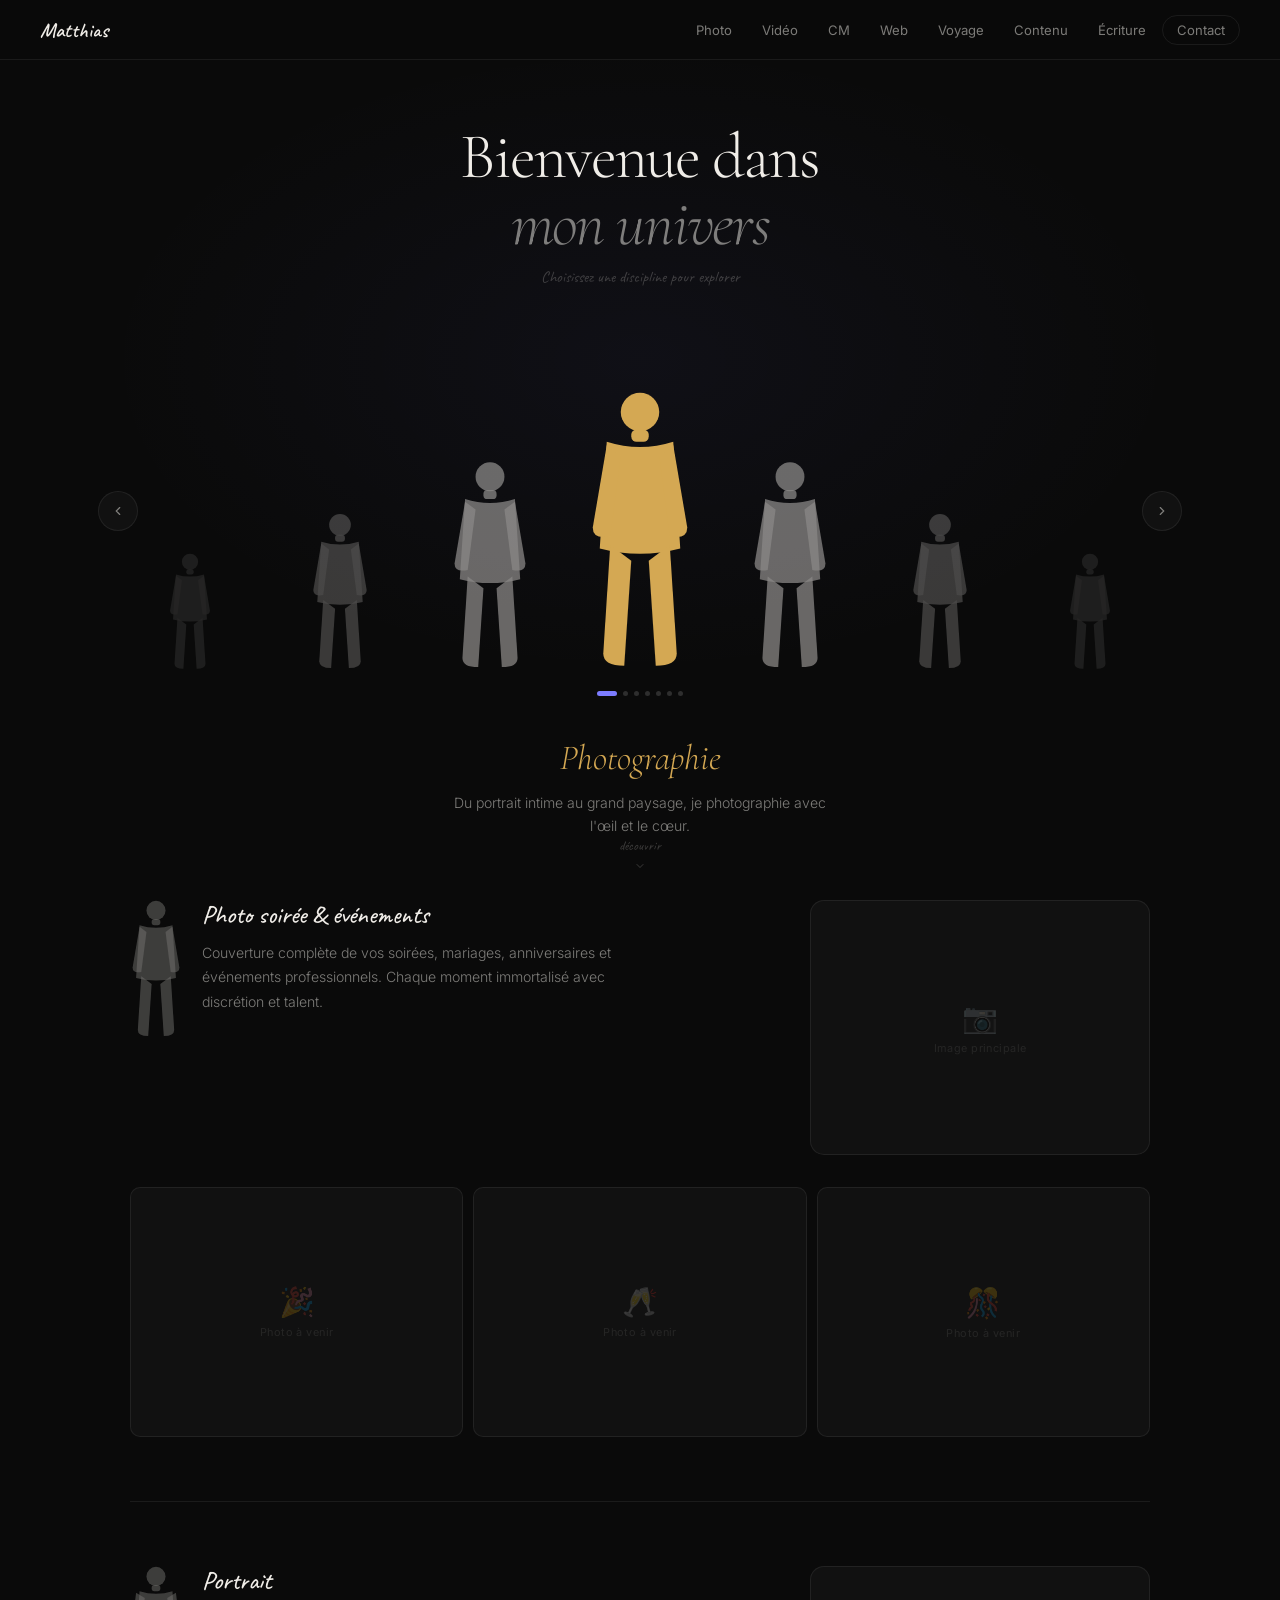
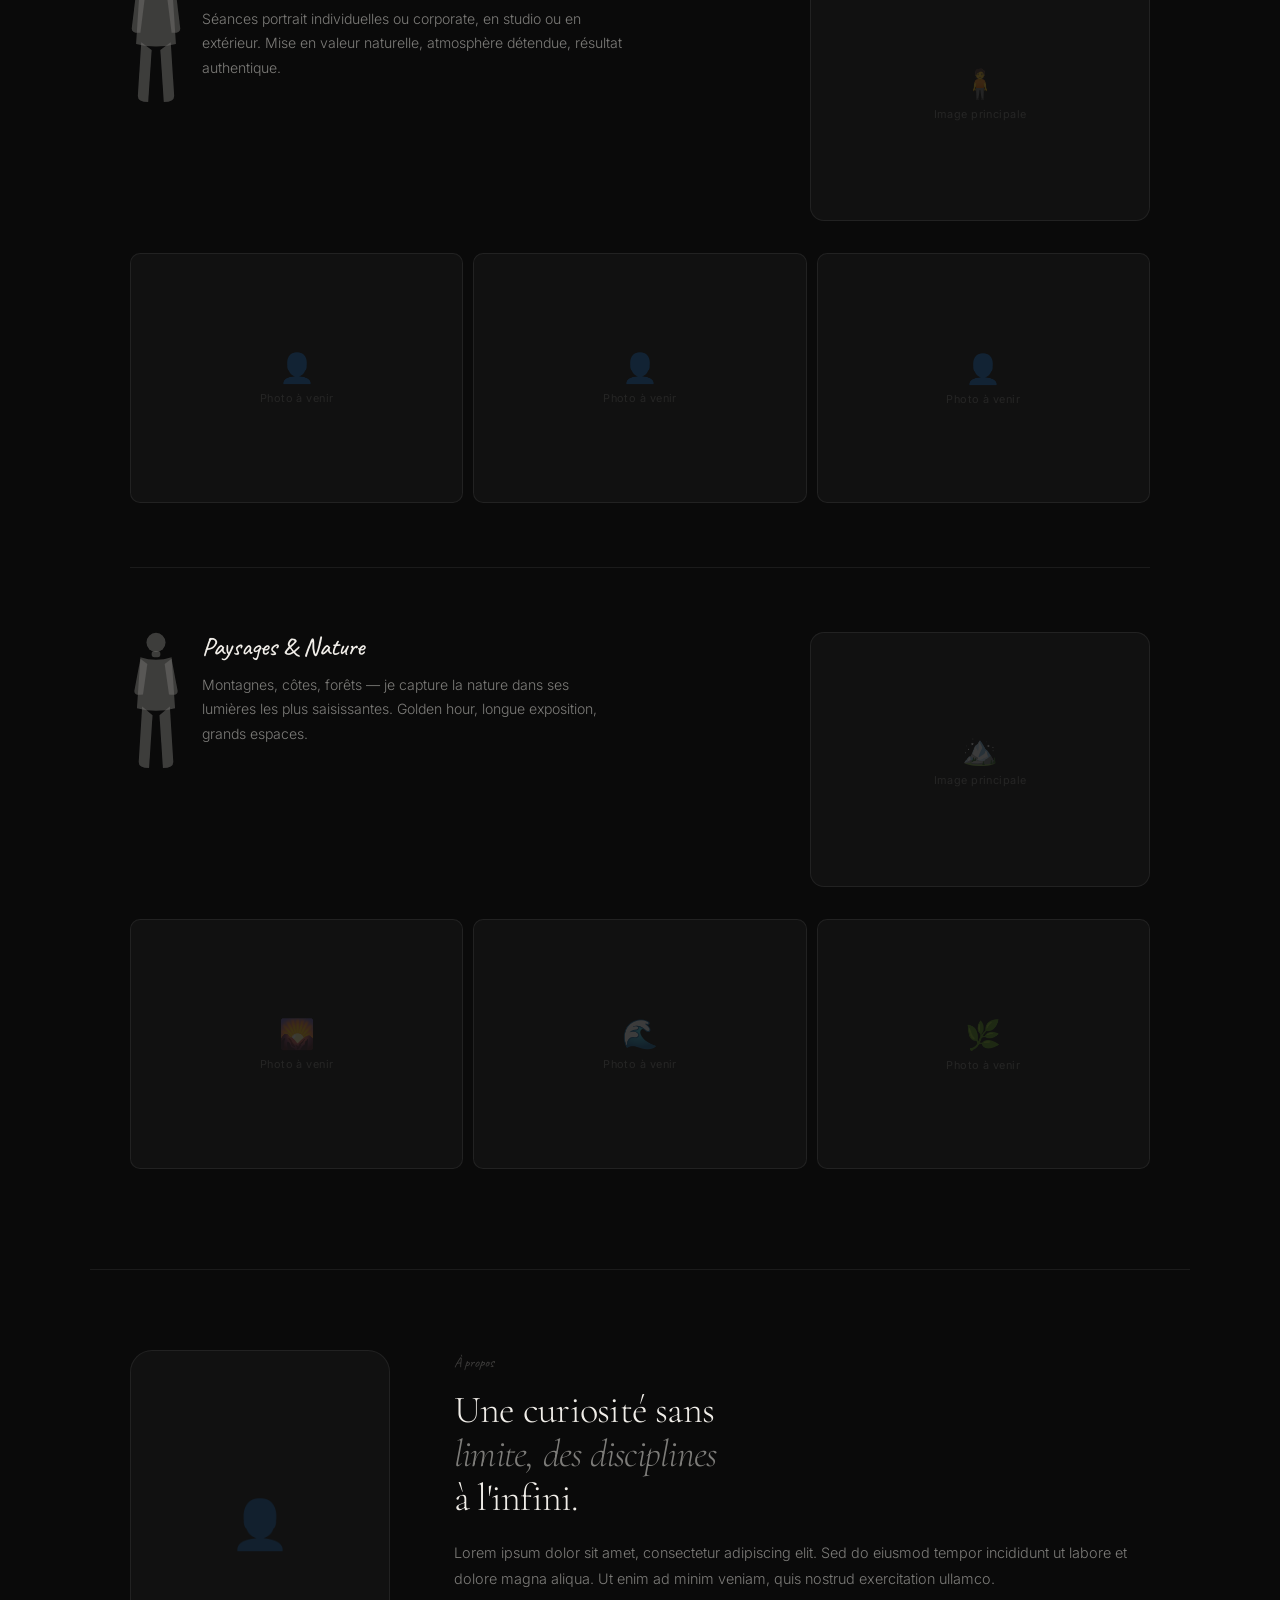
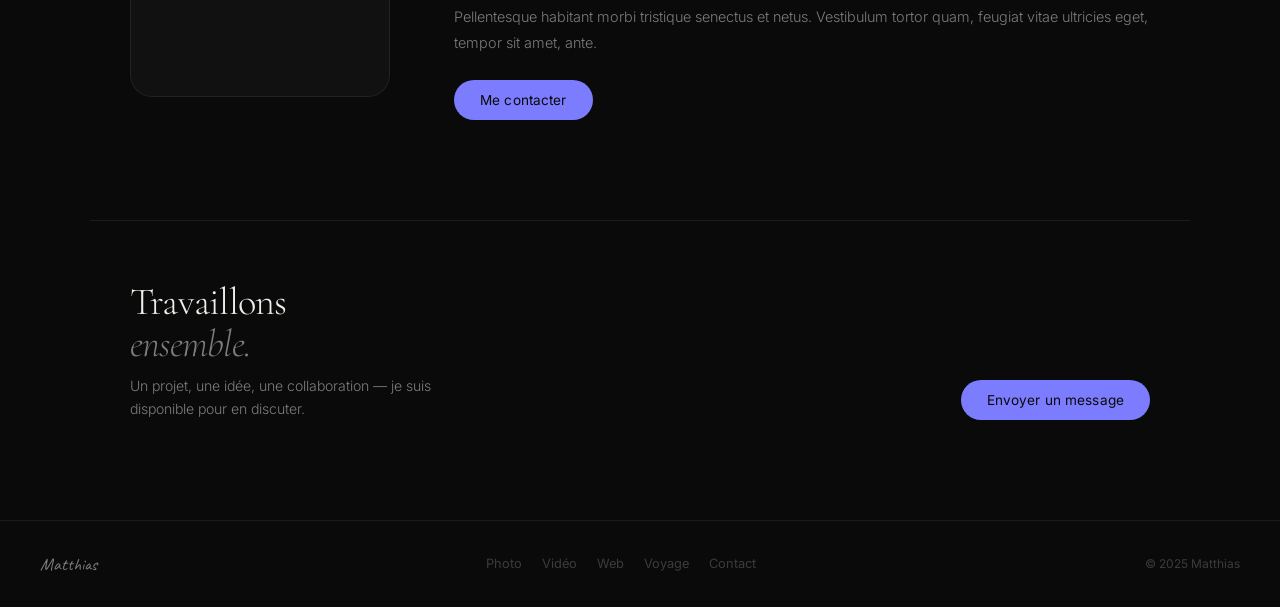
==== commit b64cbfac: "Add files via upload" ====
--- a/index.html
+++ b/index.html
@@ -11,13 +11,13 @@
   <nav class="navbar">
     <div class="nav-logo">Matthias</div>
     <div class="nav-links">
-      <a href="photo.html">Photo</a>
-      <a href="video.html">Vidéo</a>
-      <a href="community-manager.html">CM</a>
-      <a href="web-dev.html">Web</a>
-      <a href="voyage.html">Voyage</a>
-      <a href="creation-contenu.html">Contenu</a>
-      <a href="ecriture.html">Écriture</a>
+      <a href="#photo"   onclick="goService('photo')">Photo</a>
+      <a href="#video"   onclick="goService('video')">Vidéo</a>
+      <a href="#cm"      onclick="goService('cm')">CM</a>
+      <a href="#webdev"  onclick="goService('webdev')">Web</a>
+      <a href="#voyage"  onclick="goService('voyage')">Voyage</a>
+      <a href="#content" onclick="goService('content')">Contenu</a>
+      <a href="#writing" onclick="goService('writing')">Écriture</a>
       <a href="mailto:contact@exemple.com" class="nav-cta">Contact</a>
     </div>
     <div class="nav-burger"><span></span><span></span><span></span></div>
@@ -50,56 +50,694 @@
     <div class="sil-info">
       <div class="sil-title" id="sil-title" style="transition:opacity 0.3s,color 0.4s">Photographie</div>
       <p class="sil-desc" id="sil-desc" style="transition:opacity 0.3s">Du portrait intime au grand paysage, je photographie avec l'œil et le cœur.</p>
-      <div class="sil-cta">
-        <a class="btn btn-ghost" id="sil-cta" href="photo.html">Découvrir →</a>
-      </div>
     </div>
 
     <div class="scroll-cue">
-      <span>parcourir</span>
+      <span>découvrir</span>
       <svg width="12" height="12" viewBox="0 0 24 24" fill="none" stroke="currentColor" stroke-width="2" stroke-linecap="round"><polyline points="6 9 12 15 18 9"/></svg>
     </div>
   </section>
 
-  <!-- QUICK NAV -->
-  <div class="quick-nav">
-    <p class="label">Accès direct</p>
-    <div class="quick-nav-grid">
-      <a href="photo.html" class="quick-nav-card reveal">
-        <span class="qnc-icon">📷</span>
-        <div class="qnc-text"><strong>Photographie</strong><span>Portraits, paysages, reportage</span></div>
-        <span class="qnc-arrow">→</span>
-      </a>
-      <a href="video.html" class="quick-nav-card reveal">
-        <span class="qnc-icon">🎬</span>
-        <div class="qnc-text"><strong>Vidéo</strong><span>Montage, réels, documentaire</span></div>
-        <span class="qnc-arrow">→</span>
-      </a>
-      <a href="community-manager.html" class="quick-nav-card reveal">
-        <span class="qnc-icon">📱</span>
-        <div class="qnc-text"><strong>Community Manager</strong><span>Réseaux, stratégie, croissance</span></div>
-        <span class="qnc-arrow">→</span>
-      </a>
-      <a href="web-dev.html" class="quick-nav-card reveal">
-        <span class="qnc-icon">💻</span>
-        <div class="qnc-text"><strong>Développement Web</strong><span>Sites, interfaces, code</span></div>
-        <span class="qnc-arrow">→</span>
-      </a>
-      <a href="voyage.html" class="quick-nav-card reveal">
-        <span class="qnc-icon">✈️</span>
-        <div class="qnc-text"><strong>Voyage & Aventure</strong><span>Road trips, treks, récits</span></div>
-        <span class="qnc-arrow">→</span>
-      </a>
-      <a href="creation-contenu.html" class="quick-nav-card reveal">
-        <span class="qnc-icon">🎨</span>
-        <div class="qnc-text"><strong>Création de Contenu</strong><span>UGC, personal branding</span></div>
-        <span class="qnc-arrow">→</span>
-      </a>
-      <a href="ecriture.html" class="quick-nav-card reveal">
-        <span class="qnc-icon">✍️</span>
-        <div class="qnc-text"><strong>Écriture</strong><span>Articles, scripts, copywriting</span></div>
-        <span class="qnc-arrow">→</span>
-      </a>
+  <!-- ══════════════════════════════════════════
+       SERVICE SECTIONS — one visible at a time
+       ══════════════════════════════════════════ -->
+
+  <!-- ── PHOTO ── -->
+  <div class="service-section" data-service="photo" id="photo" style="--page-color:#d4a853">
+    <div class="portfolio-section">
+
+      <div class="project-group reveal">
+        <div class="group-row">
+          <div class="group-lead">
+            <div class="group-fig">
+              <svg viewBox="0 0 60 160" fill="currentColor" style="width:52px;opacity:.65">
+                <ellipse cx="30" cy="12" rx="11" ry="11"/>
+                <rect x="25" y="22" width="10" height="7" rx="3"/>
+                <path d="M11 29 Q30 35 49 29 L53 90 Q30 96 7 90 Z"/>
+                <path d="M11 31 L3 78 Q3 85 13 83 L19 37 Z"/>
+                <path d="M49 31 L57 78 Q57 85 47 83 L41 37 Z"/>
+                <path d="M13 88 L9 150 Q9 157 21 157 L25 97 Z"/>
+                <path d="M47 88 L51 150 Q51 157 39 157 L35 97 Z"/>
+              </svg>
+            </div>
+            <div class="group-text">
+              <h2>Photo soirée & événements</h2>
+              <p>Couverture complète de vos soirées, mariages, anniversaires et événements professionnels. Chaque moment immortalisé avec discrétion et talent.</p>
+            </div>
+          </div>
+          <div class="group-main-img">
+            <div class="img-ph"><div class="ph-icon">📷</div><span>Image principale</span></div>
+          </div>
+        </div>
+        <div class="group-gallery">
+          <div class="gallery-img"><div class="img-ph"><div class="ph-icon">🎉</div><span>Photo à venir</span></div></div>
+          <div class="gallery-img"><div class="img-ph"><div class="ph-icon">🥂</div><span>Photo à venir</span></div></div>
+          <div class="gallery-img"><div class="img-ph"><div class="ph-icon">🎊</div><span>Photo à venir</span></div></div>
+        </div>
+      </div>
+
+      <div class="project-group reveal">
+        <div class="group-row">
+          <div class="group-lead">
+            <div class="group-fig">
+              <svg viewBox="0 0 60 160" fill="currentColor" style="width:52px;opacity:.65">
+                <ellipse cx="30" cy="12" rx="11" ry="11"/>
+                <rect x="25" y="22" width="10" height="7" rx="3"/>
+                <path d="M11 29 Q30 35 49 29 L53 90 Q30 96 7 90 Z"/>
+                <path d="M7 31 L2 72 Q2 78 12 77 L17 37 Z"/>
+                <path d="M53 31 L58 72 Q58 78 48 77 L43 37 Z"/>
+                <path d="M13 88 L9 150 Q9 157 21 157 L25 97 Z"/>
+                <path d="M47 88 L51 150 Q51 157 39 157 L35 97 Z"/>
+              </svg>
+            </div>
+            <div class="group-text">
+              <h2>Portrait</h2>
+              <p>Séances portrait individuelles ou corporate, en studio ou en extérieur. Mise en valeur naturelle, atmosphère détendue, résultat authentique.</p>
+            </div>
+          </div>
+          <div class="group-main-img">
+            <div class="img-ph"><div class="ph-icon">🧍</div><span>Image principale</span></div>
+          </div>
+        </div>
+        <div class="group-gallery">
+          <div class="gallery-img"><div class="img-ph"><div class="ph-icon">👤</div><span>Photo à venir</span></div></div>
+          <div class="gallery-img"><div class="img-ph"><div class="ph-icon">👤</div><span>Photo à venir</span></div></div>
+          <div class="gallery-img"><div class="img-ph"><div class="ph-icon">👤</div><span>Photo à venir</span></div></div>
+        </div>
+      </div>
+
+      <div class="project-group reveal">
+        <div class="group-row">
+          <div class="group-lead">
+            <div class="group-fig">
+              <svg viewBox="0 0 60 160" fill="currentColor" style="width:52px;opacity:.65">
+                <ellipse cx="30" cy="12" rx="11" ry="11"/>
+                <rect x="25" y="22" width="10" height="7" rx="3"/>
+                <path d="M12 29 Q30 35 48 29 L52 88 Q30 94 8 88 Z"/>
+                <path d="M12 31 L5 68 Q5 74 15 72 L20 37 Z"/>
+                <path d="M48 31 L55 68 Q55 74 45 72 L40 37 Z"/>
+                <path d="M14 86 L10 150 Q10 157 22 157 L26 96 Z"/>
+                <path d="M46 86 L50 150 Q50 157 38 157 L34 96 Z"/>
+              </svg>
+            </div>
+            <div class="group-text">
+              <h2>Paysages & Nature</h2>
+              <p>Montagnes, côtes, forêts — je capture la nature dans ses lumières les plus saisissantes. Golden hour, longue exposition, grands espaces.</p>
+            </div>
+          </div>
+          <div class="group-main-img">
+            <div class="img-ph"><div class="ph-icon">🏔️</div><span>Image principale</span></div>
+          </div>
+        </div>
+        <div class="group-gallery">
+          <div class="gallery-img"><div class="img-ph"><div class="ph-icon">🌄</div><span>Photo à venir</span></div></div>
+          <div class="gallery-img"><div class="img-ph"><div class="ph-icon">🌊</div><span>Photo à venir</span></div></div>
+          <div class="gallery-img"><div class="img-ph"><div class="ph-icon">🌿</div><span>Photo à venir</span></div></div>
+        </div>
+      </div>
+
+    </div>
+  </div>
+
+  <!-- ── VIDÉO ── -->
+  <div class="service-section" data-service="video" id="video" style="--page-color:#5ab4d4">
+    <div class="portfolio-section">
+
+      <div class="project-group reveal">
+        <div class="group-row">
+          <div class="group-lead">
+            <div class="group-fig">
+              <svg viewBox="0 0 60 160" fill="currentColor" style="width:52px;opacity:.65">
+                <ellipse cx="30" cy="12" rx="11" ry="11"/>
+                <rect x="25" y="22" width="10" height="7" rx="3"/>
+                <path d="M11 29 Q30 35 49 29 L53 90 Q30 96 7 90 Z"/>
+                <path d="M11 31 L3 78 Q3 85 13 83 L19 37 Z"/>
+                <path d="M49 31 L57 78 Q57 85 47 83 L41 37 Z"/>
+                <path d="M13 88 L9 150 Q9 157 21 157 L25 97 Z"/>
+                <path d="M47 88 L51 150 Q51 157 39 157 L35 97 Z"/>
+              </svg>
+            </div>
+            <div class="group-text">
+              <h2>Réels & Shorts</h2>
+              <p>Formats courts percutants pour Instagram, TikTok et YouTube. Rythme, musique, montage — chaque seconde compte pour capter l'attention.</p>
+            </div>
+          </div>
+          <div class="group-main-img">
+            <div class="img-ph"><div class="ph-icon">▶</div><span>Vidéo principale</span></div>
+          </div>
+        </div>
+        <div class="group-gallery">
+          <div class="gallery-img"><div class="img-ph"><div class="ph-icon">📱</div><span>Reel à venir</span></div></div>
+          <div class="gallery-img"><div class="img-ph"><div class="ph-icon">🎵</div><span>TikTok à venir</span></div></div>
+          <div class="gallery-img"><div class="img-ph"><div class="ph-icon">▶</div><span>Short à venir</span></div></div>
+        </div>
+      </div>
+
+      <div class="project-group reveal">
+        <div class="group-row">
+          <div class="group-lead">
+            <div class="group-fig">
+              <svg viewBox="0 0 60 160" fill="currentColor" style="width:52px;opacity:.65">
+                <ellipse cx="30" cy="12" rx="11" ry="11"/>
+                <rect x="25" y="22" width="10" height="7" rx="3"/>
+                <path d="M11 29 Q30 35 49 29 L53 90 Q30 96 7 90 Z"/>
+                <path d="M7 31 L2 72 Q2 78 12 77 L17 37 Z"/>
+                <path d="M53 31 L58 72 Q58 78 48 77 L43 37 Z"/>
+                <path d="M13 88 L9 150 Q9 157 21 157 L25 97 Z"/>
+                <path d="M47 88 L51 150 Q51 157 39 157 L35 97 Z"/>
+              </svg>
+            </div>
+            <div class="group-text">
+              <h2>Mini-documentaires & Reportages</h2>
+              <p>Narration longue forme, portraits humains, histoires qui méritent d'être racontées. Un regard sincère sur ce qui compte vraiment.</p>
+            </div>
+          </div>
+          <div class="group-main-img">
+            <div class="img-ph"><div class="ph-icon">🎞️</div><span>Documentaire principal</span></div>
+          </div>
+        </div>
+        <div class="group-gallery">
+          <div class="gallery-img"><div class="img-ph"><div class="ph-icon">▶</div><span>Doc à venir</span></div></div>
+          <div class="gallery-img"><div class="img-ph"><div class="ph-icon">▶</div><span>Reportage à venir</span></div></div>
+          <div class="gallery-img"><div class="img-ph"><div class="ph-icon">▶</div><span>Portrait à venir</span></div></div>
+        </div>
+      </div>
+
+      <div class="project-group reveal">
+        <div class="group-row">
+          <div class="group-lead">
+            <div class="group-fig">
+              <svg viewBox="0 0 60 160" fill="currentColor" style="width:52px;opacity:.65">
+                <ellipse cx="30" cy="12" rx="11" ry="11"/>
+                <rect x="25" y="22" width="10" height="7" rx="3"/>
+                <path d="M14 29 Q30 35 46 29 L49 90 Q30 96 11 90 Z"/>
+                <path d="M14 31 L8 70 Q8 76 18 74 L22 37 Z"/>
+                <path d="M46 31 L52 70 Q52 76 42 74 L38 37 Z"/>
+                <path d="M15 88 L12 150 Q12 157 24 157 L27 97 Z"/>
+                <path d="M45 88 L48 150 Q48 157 36 157 L33 97 Z"/>
+              </svg>
+            </div>
+            <div class="group-text">
+              <h2>Corporate & Clips musicaux</h2>
+              <p>Films institutionnels, vidéos produit, clips — la vidéo au service de votre image de marque ou de votre direction artistique.</p>
+            </div>
+          </div>
+          <div class="group-main-img">
+            <div class="img-ph"><div class="ph-icon">🎬</div><span>Film principal</span></div>
+          </div>
+        </div>
+        <div class="group-gallery">
+          <div class="gallery-img"><div class="img-ph"><div class="ph-icon">🏢</div><span>Corporate à venir</span></div></div>
+          <div class="gallery-img"><div class="img-ph"><div class="ph-icon">🎵</div><span>Clip à venir</span></div></div>
+          <div class="gallery-img"><div class="img-ph"><div class="ph-icon">📦</div><span>Produit à venir</span></div></div>
+        </div>
+      </div>
+
+    </div>
+  </div>
+
+  <!-- ── COMMUNITY MANAGER ── -->
+  <div class="service-section" data-service="cm" id="cm" style="--page-color:#b87fc4">
+    <div class="portfolio-section">
+
+      <div class="project-group reveal">
+        <div class="group-row">
+          <div class="group-lead">
+            <div class="group-fig">
+              <svg viewBox="0 0 60 160" fill="currentColor" style="width:52px;opacity:.65">
+                <ellipse cx="30" cy="12" rx="11" ry="11"/>
+                <rect x="25" y="22" width="10" height="7" rx="3"/>
+                <path d="M11 29 Q30 35 49 29 L53 90 Q30 96 7 90 Z"/>
+                <path d="M11 31 L3 78 Q3 85 13 83 L19 37 Z"/>
+                <path d="M49 31 L57 78 Q57 85 47 83 L41 37 Z"/>
+                <path d="M13 88 L9 150 Q9 157 21 157 L25 97 Z"/>
+                <path d="M47 88 L51 150 Q51 157 39 157 L35 97 Z"/>
+              </svg>
+            </div>
+            <div class="group-text">
+              <h2>Instagram & TikTok</h2>
+              <p>Stratégie de contenu, planning éditorial, création de réels et stories. Gestion complète du compte de la ligne éditoriale à la modération.</p>
+            </div>
+          </div>
+          <div class="group-main-img">
+            <div class="img-ph"><div class="ph-icon">📸</div><span>Capture à venir</span></div>
+          </div>
+        </div>
+        <div class="group-gallery">
+          <div class="gallery-img"><div class="img-ph"><div class="ph-icon">📱</div><span>Feed à venir</span></div></div>
+          <div class="gallery-img"><div class="img-ph"><div class="ph-icon">🎵</div><span>TikTok à venir</span></div></div>
+          <div class="gallery-img"><div class="img-ph"><div class="ph-icon">📊</div><span>Stats à venir</span></div></div>
+        </div>
+      </div>
+
+      <div class="project-group reveal">
+        <div class="group-row">
+          <div class="group-lead">
+            <div class="group-fig">
+              <svg viewBox="0 0 60 160" fill="currentColor" style="width:52px;opacity:.65">
+                <ellipse cx="30" cy="12" rx="11" ry="11"/>
+                <rect x="25" y="22" width="10" height="7" rx="3"/>
+                <path d="M11 29 Q30 35 49 29 L53 90 Q30 96 7 90 Z"/>
+                <path d="M7 31 L2 72 Q2 78 12 77 L17 37 Z"/>
+                <path d="M53 31 L58 72 Q58 78 48 77 L43 37 Z"/>
+                <path d="M13 88 L9 150 Q9 157 21 157 L25 97 Z"/>
+                <path d="M47 88 L51 150 Q51 157 39 157 L35 97 Z"/>
+              </svg>
+            </div>
+            <div class="group-text">
+              <h2>LinkedIn & Corporate</h2>
+              <p>Personal branding, thought leadership, B2B. Construire une présence LinkedIn qui positionne et qui convertit.</p>
+            </div>
+          </div>
+          <div class="group-main-img">
+            <div class="img-ph"><div class="ph-icon">💼</div><span>Capture à venir</span></div>
+          </div>
+        </div>
+        <div class="group-gallery">
+          <div class="gallery-img"><div class="img-ph"><div class="ph-icon">📝</div><span>Post à venir</span></div></div>
+          <div class="gallery-img"><div class="img-ph"><div class="ph-icon">📈</div><span>Analytics à venir</span></div></div>
+          <div class="gallery-img"><div class="img-ph"><div class="ph-icon">🏷️</div><span>Branding à venir</span></div></div>
+        </div>
+      </div>
+
+      <div class="project-group reveal">
+        <div class="group-row">
+          <div class="group-lead">
+            <div class="group-fig">
+              <svg viewBox="0 0 60 160" fill="currentColor" style="width:52px;opacity:.65">
+                <ellipse cx="30" cy="12" rx="11" ry="11"/>
+                <rect x="25" y="22" width="10" height="7" rx="3"/>
+                <path d="M14 29 Q30 35 46 29 L49 90 Q30 96 11 90 Z"/>
+                <path d="M14 31 L8 70 Q8 76 18 74 L22 37 Z"/>
+                <path d="M46 31 L52 70 Q52 76 42 74 L38 37 Z"/>
+                <path d="M15 88 L12 150 Q12 157 24 157 L27 97 Z"/>
+                <path d="M45 88 L48 150 Q48 157 36 157 L33 97 Z"/>
+              </svg>
+            </div>
+            <div class="group-text">
+              <h2>Campagnes & Lancements</h2>
+              <p>Lancement produit, campagnes saisonnières, collaborations influence. De la stratégie à l'exécution multiplateforme.</p>
+            </div>
+          </div>
+          <div class="group-main-img">
+            <div class="img-ph"><div class="ph-icon">📣</div><span>Campagne à venir</span></div>
+          </div>
+        </div>
+        <div class="group-gallery">
+          <div class="gallery-img"><div class="img-ph"><div class="ph-icon">🎯</div><span>Lancement à venir</span></div></div>
+          <div class="gallery-img"><div class="img-ph"><div class="ph-icon">🤳</div><span>Influence à venir</span></div></div>
+          <div class="gallery-img"><div class="img-ph"><div class="ph-icon">📊</div><span>Résultats à venir</span></div></div>
+        </div>
+      </div>
+
+    </div>
+  </div>
+
+  <!-- ── DÉVELOPPEMENT WEB ── -->
+  <div class="service-section" data-service="webdev" id="webdev" style="--page-color:#5abdb5">
+    <div class="portfolio-section">
+
+      <div class="project-group reveal">
+        <div class="group-row">
+          <div class="group-lead">
+            <div class="group-fig">
+              <svg viewBox="0 0 60 160" fill="currentColor" style="width:52px;opacity:.65">
+                <ellipse cx="30" cy="12" rx="11" ry="11"/>
+                <rect x="25" y="22" width="10" height="7" rx="3"/>
+                <path d="M11 29 Q30 35 49 29 L53 90 Q30 96 7 90 Z"/>
+                <path d="M11 31 L3 78 Q3 85 13 83 L19 37 Z"/>
+                <path d="M49 31 L57 78 Q57 85 47 83 L41 37 Z"/>
+                <path d="M13 88 L9 150 Q9 157 21 157 L25 97 Z"/>
+                <path d="M47 88 L51 150 Q51 157 39 157 L35 97 Z"/>
+              </svg>
+            </div>
+            <div class="group-text">
+              <h2>Sites vitrines</h2>
+              <p>Présentation professionnelle de votre activité. Responsive, rapide, optimisé SEO. Du brief à la mise en ligne, clé en main.</p>
+            </div>
+          </div>
+          <div class="group-main-img">
+            <div class="img-ph"><div class="ph-icon">🌐</div><span>Capture à venir</span></div>
+          </div>
+        </div>
+        <div class="group-gallery">
+          <div class="gallery-img"><div class="img-ph"><div class="ph-icon">🌐</div><span>Site à venir</span></div></div>
+          <div class="gallery-img"><div class="img-ph"><div class="ph-icon">🌐</div><span>Site à venir</span></div></div>
+          <div class="gallery-img"><div class="img-ph"><div class="ph-icon">🌐</div><span>Site à venir</span></div></div>
+        </div>
+      </div>
+
+      <div class="project-group reveal">
+        <div class="group-row">
+          <div class="group-lead">
+            <div class="group-fig">
+              <svg viewBox="0 0 60 160" fill="currentColor" style="width:52px;opacity:.65">
+                <ellipse cx="30" cy="12" rx="11" ry="11"/>
+                <rect x="25" y="22" width="10" height="7" rx="3"/>
+                <path d="M11 29 Q30 35 49 29 L53 90 Q30 96 7 90 Z"/>
+                <path d="M7 31 L2 72 Q2 78 12 77 L17 37 Z"/>
+                <path d="M53 31 L58 72 Q58 78 48 77 L43 37 Z"/>
+                <path d="M13 88 L9 150 Q9 157 21 157 L25 97 Z"/>
+                <path d="M47 88 L51 150 Q51 157 39 157 L35 97 Z"/>
+              </svg>
+            </div>
+            <div class="group-text">
+              <h2>Portfolios & Identités digitales</h2>
+              <p>Pour les créatifs qui veulent une présence en ligne à la hauteur de leur travail. Direction artistique, animations, déploiement inclus.</p>
+            </div>
+          </div>
+          <div class="group-main-img">
+            <div class="img-ph"><div class="ph-icon">📁</div><span>Capture à venir</span></div>
+          </div>
+        </div>
+        <div class="group-gallery">
+          <div class="gallery-img"><div class="img-ph"><div class="ph-icon">📁</div><span>Portfolio à venir</span></div></div>
+          <div class="gallery-img"><div class="img-ph"><div class="ph-icon">🎨</div><span>Portfolio à venir</span></div></div>
+          <div class="gallery-img"><div class="img-ph"><div class="ph-icon">✨</div><span>Portfolio à venir</span></div></div>
+        </div>
+      </div>
+
+      <div class="project-group reveal">
+        <div class="group-row">
+          <div class="group-lead">
+            <div class="group-fig">
+              <svg viewBox="0 0 60 160" fill="currentColor" style="width:52px;opacity:.65">
+                <ellipse cx="30" cy="12" rx="11" ry="11"/>
+                <rect x="25" y="22" width="10" height="7" rx="3"/>
+                <path d="M12 29 Q30 35 48 29 L52 88 Q30 94 8 88 Z"/>
+                <path d="M12 31 L5 68 Q5 74 15 72 L20 37 Z"/>
+                <path d="M48 31 L55 68 Q55 74 45 72 L40 37 Z"/>
+                <path d="M14 86 L10 150 Q10 157 22 157 L26 96 Z"/>
+                <path d="M46 86 L50 150 Q50 157 38 157 L34 96 Z"/>
+              </svg>
+            </div>
+            <div class="group-text">
+              <h2>Landing pages & Conversion</h2>
+              <p>Pages pensées pour convertir. Structure claire, hiérarchie visuelle, CTA efficaces. Performance et résultats mesurables.</p>
+            </div>
+          </div>
+          <div class="group-main-img">
+            <div class="img-ph"><div class="ph-icon">🚀</div><span>Capture à venir</span></div>
+          </div>
+        </div>
+        <div class="group-gallery">
+          <div class="gallery-img"><div class="img-ph"><div class="ph-icon">🚀</div><span>Landing à venir</span></div></div>
+          <div class="gallery-img"><div class="img-ph"><div class="ph-icon">⚡</div><span>Landing à venir</span></div></div>
+          <div class="gallery-img"><div class="img-ph"><div class="ph-icon">🎯</div><span>Landing à venir</span></div></div>
+        </div>
+      </div>
+
+    </div>
+  </div>
+
+  <!-- ── VOYAGE ── -->
+  <div class="service-section" data-service="voyage" id="voyage" style="--page-color:#72b87a">
+    <div class="portfolio-section">
+
+      <div class="project-group reveal">
+        <div class="group-row">
+          <div class="group-lead">
+            <div class="group-fig">
+              <svg viewBox="0 0 60 160" fill="currentColor" style="width:52px;opacity:.65">
+                <ellipse cx="30" cy="12" rx="11" ry="11"/>
+                <rect x="25" y="22" width="10" height="7" rx="3"/>
+                <path d="M11 29 Q30 35 49 29 L53 90 Q30 96 7 90 Z"/>
+                <path d="M11 31 L3 78 Q3 85 13 83 L19 37 Z"/>
+                <path d="M49 31 L57 78 Q57 85 47 83 L41 37 Z"/>
+                <path d="M13 88 L9 150 Q9 157 21 157 L25 97 Z"/>
+                <path d="M47 88 L51 150 Q51 157 39 157 L35 97 Z"/>
+              </svg>
+            </div>
+            <div class="group-text">
+              <h2>Europe</h2>
+              <p>Road trips à travers le continent, escapades en montagne, exploration urbaine. L'Europe vue avec un regard neuf, loin des sentiers touristiques.</p>
+            </div>
+          </div>
+          <div class="group-main-img">
+            <div class="img-ph"><div class="ph-icon">🏔️</div><span>Photo principale</span></div>
+          </div>
+        </div>
+        <div class="group-gallery">
+          <div class="gallery-img"><div class="img-ph"><div class="ph-icon">🏔️</div><span>Photo à venir</span></div></div>
+          <div class="gallery-img"><div class="img-ph"><div class="ph-icon">🌊</div><span>Photo à venir</span></div></div>
+          <div class="gallery-img"><div class="img-ph"><div class="ph-icon">🏙️</div><span>Photo à venir</span></div></div>
+        </div>
+      </div>
+
+      <div class="project-group reveal">
+        <div class="group-row">
+          <div class="group-lead">
+            <div class="group-fig">
+              <svg viewBox="0 0 60 160" fill="currentColor" style="width:52px;opacity:.65">
+                <ellipse cx="30" cy="12" rx="11" ry="11"/>
+                <rect x="25" y="22" width="10" height="7" rx="3"/>
+                <path d="M11 29 Q30 35 49 29 L53 90 Q30 96 7 90 Z"/>
+                <path d="M7 31 L2 72 Q2 78 12 77 L17 37 Z"/>
+                <path d="M53 31 L58 72 Q58 78 48 77 L43 37 Z"/>
+                <path d="M13 88 L9 150 Q9 157 21 157 L25 97 Z"/>
+                <path d="M47 88 L51 150 Q51 157 39 157 L35 97 Z"/>
+              </svg>
+            </div>
+            <div class="group-text">
+              <h2>Asie & Amériques</h2>
+              <p>Backpacking, treks, immersion culturelle. Des rizières aux temples, des grandes routes américaines aux jungles — le monde sans filtre.</p>
+            </div>
+          </div>
+          <div class="group-main-img">
+            <div class="img-ph"><div class="ph-icon">🌏</div><span>Photo principale</span></div>
+          </div>
+        </div>
+        <div class="group-gallery">
+          <div class="gallery-img"><div class="img-ph"><div class="ph-icon">🌿</div><span>Photo à venir</span></div></div>
+          <div class="gallery-img"><div class="img-ph"><div class="ph-icon">🛕</div><span>Photo à venir</span></div></div>
+          <div class="gallery-img"><div class="img-ph"><div class="ph-icon">🌵</div><span>Photo à venir</span></div></div>
+        </div>
+      </div>
+
+      <div class="project-group reveal">
+        <div class="group-row">
+          <div class="group-lead">
+            <div class="group-fig">
+              <svg viewBox="0 0 60 160" fill="currentColor" style="width:52px;opacity:.65">
+                <ellipse cx="30" cy="12" rx="11" ry="11"/>
+                <rect x="25" y="22" width="10" height="7" rx="3"/>
+                <path d="M14 29 Q30 35 46 29 L49 90 Q30 96 11 90 Z"/>
+                <path d="M14 31 L8 70 Q8 76 18 74 L22 37 Z"/>
+                <path d="M46 31 L52 70 Q52 76 42 74 L38 37 Z"/>
+                <path d="M15 88 L12 150 Q12 157 24 157 L27 97 Z"/>
+                <path d="M45 88 L48 150 Q48 157 36 157 L33 97 Z"/>
+              </svg>
+            </div>
+            <div class="group-text">
+              <h2>Aventure & Outdoor</h2>
+              <p>Trek, camping sauvage, escalade, surf. Les activités de plein air documentées avec authenticité — la nature dans ses états les plus bruts.</p>
+            </div>
+          </div>
+          <div class="group-main-img">
+            <div class="img-ph"><div class="ph-icon">🎒</div><span>Photo principale</span></div>
+          </div>
+        </div>
+        <div class="group-gallery">
+          <div class="gallery-img"><div class="img-ph"><div class="ph-icon">⛺</div><span>Photo à venir</span></div></div>
+          <div class="gallery-img"><div class="img-ph"><div class="ph-icon">🏄</div><span>Photo à venir</span></div></div>
+          <div class="gallery-img"><div class="img-ph"><div class="ph-icon">🧗</div><span>Photo à venir</span></div></div>
+        </div>
+      </div>
+
+    </div>
+  </div>
+
+  <!-- ── CRÉATION DE CONTENU ── -->
+  <div class="service-section" data-service="content" id="content" style="--page-color:#d47a5a">
+    <div class="portfolio-section">
+
+      <div class="project-group reveal">
+        <div class="group-row">
+          <div class="group-lead">
+            <div class="group-fig">
+              <svg viewBox="0 0 60 160" fill="currentColor" style="width:52px;opacity:.65">
+                <ellipse cx="30" cy="12" rx="11" ry="11"/>
+                <rect x="25" y="22" width="10" height="7" rx="3"/>
+                <path d="M11 29 Q30 35 49 29 L53 90 Q30 96 7 90 Z"/>
+                <path d="M11 31 L3 78 Q3 85 13 83 L19 37 Z"/>
+                <path d="M49 31 L57 78 Q57 85 47 83 L41 37 Z"/>
+                <path d="M13 88 L9 150 Q9 157 21 157 L25 97 Z"/>
+                <path d="M47 88 L51 150 Q51 157 39 157 L35 97 Z"/>
+              </svg>
+            </div>
+            <div class="group-text">
+              <h2>UGC & Contenus pour marques</h2>
+              <p>Unboxing, reviews, démos produit. Des contenus authentiques et engageants conçus pour les marques, sur toutes les plateformes.</p>
+            </div>
+          </div>
+          <div class="group-main-img">
+            <div class="img-ph"><div class="ph-icon">🤳</div><span>Contenu principal</span></div>
+          </div>
+        </div>
+        <div class="group-gallery">
+          <div class="gallery-img"><div class="img-ph"><div class="ph-icon">📦</div><span>Unboxing à venir</span></div></div>
+          <div class="gallery-img"><div class="img-ph"><div class="ph-icon">⭐</div><span>Review à venir</span></div></div>
+          <div class="gallery-img"><div class="img-ph"><div class="ph-icon">🎬</div><span>Démo à venir</span></div></div>
+        </div>
+      </div>
+
+      <div class="project-group reveal">
+        <div class="group-row">
+          <div class="group-lead">
+            <div class="group-fig">
+              <svg viewBox="0 0 60 160" fill="currentColor" style="width:52px;opacity:.65">
+                <ellipse cx="30" cy="12" rx="11" ry="11"/>
+                <rect x="25" y="22" width="10" height="7" rx="3"/>
+                <path d="M11 29 Q30 35 49 29 L53 90 Q30 96 7 90 Z"/>
+                <path d="M7 31 L2 72 Q2 78 12 77 L17 37 Z"/>
+                <path d="M53 31 L58 72 Q58 78 48 77 L43 37 Z"/>
+                <path d="M13 88 L9 150 Q9 157 21 157 L25 97 Z"/>
+                <path d="M47 88 L51 150 Q51 157 39 157 L35 97 Z"/>
+              </svg>
+            </div>
+            <div class="group-text">
+              <h2>Personal Branding</h2>
+              <p>Construire une identité forte en ligne. Ligne éditoriale, positionnement, cohérence visuelle — pour que votre nom devienne une référence.</p>
+            </div>
+          </div>
+          <div class="group-main-img">
+            <div class="img-ph"><div class="ph-icon">🏷️</div><span>Projet principal</span></div>
+          </div>
+        </div>
+        <div class="group-gallery">
+          <div class="gallery-img"><div class="img-ph"><div class="ph-icon">✨</div><span>Projet à venir</span></div></div>
+          <div class="gallery-img"><div class="img-ph"><div class="ph-icon">📊</div><span>Résultats à venir</span></div></div>
+          <div class="gallery-img"><div class="img-ph"><div class="ph-icon">🎯</div><span>Stratégie à venir</span></div></div>
+        </div>
+      </div>
+
+      <div class="project-group reveal">
+        <div class="group-row">
+          <div class="group-lead">
+            <div class="group-fig">
+              <svg viewBox="0 0 60 160" fill="currentColor" style="width:52px;opacity:.65">
+                <ellipse cx="30" cy="12" rx="11" ry="11"/>
+                <rect x="25" y="22" width="10" height="7" rx="3"/>
+                <path d="M14 29 Q30 35 46 29 L49 90 Q30 96 11 90 Z"/>
+                <path d="M14 31 L8 70 Q8 76 18 74 L22 37 Z"/>
+                <path d="M46 31 L52 70 Q52 76 42 74 L38 37 Z"/>
+                <path d="M15 88 L12 150 Q12 157 24 157 L27 97 Z"/>
+                <path d="M45 88 L48 150 Q48 157 36 157 L33 97 Z"/>
+              </svg>
+            </div>
+            <div class="group-text">
+              <h2>Stratégies & Campagnes de contenu</h2>
+              <p>Plans éditoriaux, séries de contenu, lancements. Une approche structurée pour construire une audience solide et durable.</p>
+            </div>
+          </div>
+          <div class="group-main-img">
+            <div class="img-ph"><div class="ph-icon">📅</div><span>Campagne principale</span></div>
+          </div>
+        </div>
+        <div class="group-gallery">
+          <div class="gallery-img"><div class="img-ph"><div class="ph-icon">📈</div><span>Growth à venir</span></div></div>
+          <div class="gallery-img"><div class="img-ph"><div class="ph-icon">🎬</div><span>Série à venir</span></div></div>
+          <div class="gallery-img"><div class="img-ph"><div class="ph-icon">📣</div><span>Lancement à venir</span></div></div>
+        </div>
+      </div>
+
+    </div>
+  </div>
+
+  <!-- ── ÉCRITURE ── -->
+  <div class="service-section" data-service="writing" id="writing" style="--page-color:#c47a8f">
+    <div class="portfolio-section">
+
+      <div class="project-group reveal">
+        <div class="group-row">
+          <div class="group-lead">
+            <div class="group-fig">
+              <svg viewBox="0 0 60 160" fill="currentColor" style="width:52px;opacity:.65">
+                <ellipse cx="30" cy="12" rx="11" ry="11"/>
+                <rect x="25" y="22" width="10" height="7" rx="3"/>
+                <path d="M11 29 Q30 35 49 29 L53 90 Q30 96 7 90 Z"/>
+                <path d="M11 31 L3 78 Q3 85 13 83 L19 37 Z"/>
+                <path d="M49 31 L57 78 Q57 85 47 83 L41 37 Z"/>
+                <path d="M13 88 L9 150 Q9 157 21 157 L25 97 Z"/>
+                <path d="M47 88 L51 150 Q51 157 39 157 L35 97 Z"/>
+              </svg>
+            </div>
+            <div class="group-text">
+              <h2>Articles & Blog</h2>
+              <p>Articles de fond, billets d'opinion, contenus SEO. Des textes qui informent, questionnent, engagent — et qui restent en tête.</p>
+            </div>
+          </div>
+          <div class="group-main-img">
+            <div class="img-ph"><div class="ph-icon">📰</div><span>Article à venir</span></div>
+          </div>
+        </div>
+        <div class="group-gallery">
+          <div class="gallery-img"><div class="img-ph"><div class="ph-icon">✍️</div><span>Article à venir</span></div></div>
+          <div class="gallery-img"><div class="img-ph"><div class="ph-icon">💡</div><span>Opinion à venir</span></div></div>
+          <div class="gallery-img"><div class="img-ph"><div class="ph-icon">🔍</div><span>SEO à venir</span></div></div>
+        </div>
+      </div>
+
+      <div class="project-group reveal">
+        <div class="group-row">
+          <div class="group-lead">
+            <div class="group-fig">
+              <svg viewBox="0 0 60 160" fill="currentColor" style="width:52px;opacity:.65">
+                <ellipse cx="30" cy="12" rx="11" ry="11"/>
+                <rect x="25" y="22" width="10" height="7" rx="3"/>
+                <path d="M11 29 Q30 35 49 29 L53 90 Q30 96 7 90 Z"/>
+                <path d="M7 31 L2 72 Q2 78 12 77 L17 37 Z"/>
+                <path d="M53 31 L58 72 Q58 78 48 77 L43 37 Z"/>
+                <path d="M13 88 L9 150 Q9 157 21 157 L25 97 Z"/>
+                <path d="M47 88 L51 150 Q51 157 39 157 L35 97 Z"/>
+              </svg>
+            </div>
+            <div class="group-text">
+              <h2>Scripts & Narration</h2>
+              <p>Scripts YouTube, podcasts, publicités, courts-métrages. La narration comme outil de persuasion et d'émotion.</p>
+            </div>
+          </div>
+          <div class="group-main-img">
+            <div class="img-ph"><div class="ph-icon">🎬</div><span>Script à venir</span></div>
+          </div>
+        </div>
+        <div class="group-gallery">
+          <div class="gallery-img"><div class="img-ph"><div class="ph-icon">🎙️</div><span>Podcast à venir</span></div></div>
+          <div class="gallery-img"><div class="img-ph"><div class="ph-icon">📺</div><span>Script pub à venir</span></div></div>
+          <div class="gallery-img"><div class="img-ph"><div class="ph-icon">🎥</div><span>Court-métrage à venir</span></div></div>
+        </div>
+      </div>
+
+      <div class="project-group reveal">
+        <div class="group-row">
+          <div class="group-lead">
+            <div class="group-fig">
+              <svg viewBox="0 0 60 160" fill="currentColor" style="width:52px;opacity:.65">
+                <ellipse cx="30" cy="12" rx="11" ry="11"/>
+                <rect x="25" y="22" width="10" height="7" rx="3"/>
+                <path d="M14 29 Q30 35 46 29 L49 90 Q30 96 11 90 Z"/>
+                <path d="M14 31 L8 70 Q8 76 18 74 L22 37 Z"/>
+                <path d="M46 31 L52 70 Q52 76 42 74 L38 37 Z"/>
+                <path d="M15 88 L12 150 Q12 157 24 157 L27 97 Z"/>
+                <path d="M45 88 L48 150 Q48 157 36 157 L33 97 Z"/>
+              </svg>
+            </div>
+            <div class="group-text">
+              <h2>Copywriting & Ghostwriting</h2>
+              <p>Pages de vente, emails, LinkedIn, biographies. Des mots qui convertissent, des voix que l'on reconnaît.</p>
+            </div>
+          </div>
+          <div class="group-main-img">
+            <div class="img-ph"><div class="ph-icon">💼</div><span>Projet à venir</span></div>
+          </div>
+        </div>
+        <div class="group-gallery">
+          <div class="gallery-img"><div class="img-ph"><div class="ph-icon">📧</div><span>Email à venir</span></div></div>
+          <div class="gallery-img"><div class="img-ph"><div class="ph-icon">💼</div><span>LinkedIn à venir</span></div></div>
+          <div class="gallery-img"><div class="img-ph"><div class="ph-icon">📄</div><span>Page de vente à venir</span></div></div>
+        </div>
+      </div>
+
     </div>
   </div>
 
@@ -128,7 +766,6 @@
       </div>
       <div class="cta-actions reveal">
         <a href="mailto:contact@exemple.com" class="btn btn-primary" style="--page-color:#7c7cff">Envoyer un message</a>
-        <a href="photo.html" class="btn btn-ghost">Voir le portfolio</a>
       </div>
     </div>
   </div>
@@ -136,15 +773,27 @@
   <footer>
     <div class="footer-logo">Matthias</div>
     <div class="footer-links">
-      <a href="photo.html">Photo</a>
-      <a href="video.html">Vidéo</a>
-      <a href="web-dev.html">Web</a>
-      <a href="voyage.html">Voyage</a>
+      <a href="#photo"   onclick="goService('photo')">Photo</a>
+      <a href="#video"   onclick="goService('video')">Vidéo</a>
+      <a href="#webdev"  onclick="goService('webdev')">Web</a>
+      <a href="#voyage"  onclick="goService('voyage')">Voyage</a>
       <a href="mailto:contact@exemple.com">Contact</a>
     </div>
     <div class="footer-copy">&copy; 2025 Matthias</div>
   </footer>
 
   <script src="main.js"></script>
+  <script>
+    // Helper: jump to a service from nav links
+    function goService(id) {
+      if (window._carousel) {
+        const idx = SERVICES.findIndex(s => s.id === id);
+        if (idx !== -1) {
+          window._carousel.goTo(idx);
+          document.querySelector('.lobby')?.scrollIntoView({ behavior: 'smooth' });
+        }
+      }
+    }
+  </script>
 </body>
 </html>
--- a/style.css
+++ b/style.css
@@ -197,17 +197,14 @@
 }
 
 /* ---- SILHOUETTE CAROUSEL ---- */
+/* Rail container — items slide inside it */
 .sil-carousel-wrap {
   position: relative;
   width: 100%;
   max-width: 1100px;
+  height: 320px;
+  overflow: hidden;
   z-index: 2;
-  display: flex;
-  align-items: flex-end;
-  justify-content: center;
-  gap: 0;
-  padding: 0 20px;
-  height: 320px;
 }
 
 .sil-btn {
@@ -228,56 +225,16 @@
 .sil-btn.prev { left: 8px; }
 .sil-btn.next { right: 8px; }
 
-/* A single figurine slot */
+/* Each figurine slides on the rail — sizes/positions set by JS */
 .sil-item {
+  position: absolute;
+  bottom: 0;
+  left: 50%;
   display: flex;
   align-items: flex-end;
   justify-content: center;
   cursor: pointer;
-  transition: transform 0.5s var(--ease), opacity 0.5s var(--ease), color 0.5s var(--ease);
-  flex-shrink: 0;
-}
-
-/* Center (active) */
-.sil-item[data-pos="0"] {
-  height: 280px; width: 120px;
-  color: var(--text-1);
-  opacity: 1;
-  transform: scale(1);
-  z-index: 5;
-}
-/* ±1 */
-.sil-item[data-pos="1"],
-.sil-item[data-pos="-1"] {
-  height: 220px; width: 96px;
-  color: var(--text-2);
-  opacity: 0.6;
-  transform: scale(0.92);
-  z-index: 4;
-}
-/* ±2 */
-.sil-item[data-pos="2"],
-.sil-item[data-pos="-2"] {
-  height: 170px; width: 76px;
-  color: rgba(240,237,232,0.25);
-  opacity: 0.35;
-  transform: scale(0.82);
-  z-index: 3;
-}
-/* ±3 (barely visible) */
-.sil-item[data-pos="3"],
-.sil-item[data-pos="-3"] {
-  height: 130px; width: 60px;
-  color: rgba(240,237,232,0.12);
-  opacity: 0.18;
-  transform: scale(0.7);
-  z-index: 2;
-}
-/* Hidden */
-.sil-item[data-pos="hidden"] {
-  opacity: 0;
-  pointer-events: none;
-  width: 0;
+  will-change: transform, opacity, height, width;
 }
 
 /* Active info below carousel */
@@ -342,6 +299,17 @@
 @keyframes cue-bounce {
   0%,100% { transform: translateX(-50%) translateY(0); }
   50%      { transform: translateX(-50%) translateY(7px); }
+}
+
+/* Service sections — switch via carousel */
+.service-section { display: none; }
+.service-section.active {
+  display: block;
+  animation: svcIn 0.45s var(--ease) forwards;
+}
+@keyframes svcIn {
+  from { opacity: 0; transform: translateY(22px); }
+  to   { opacity: 1; transform: translateY(0); }
 }
 
 /* Quick nav */
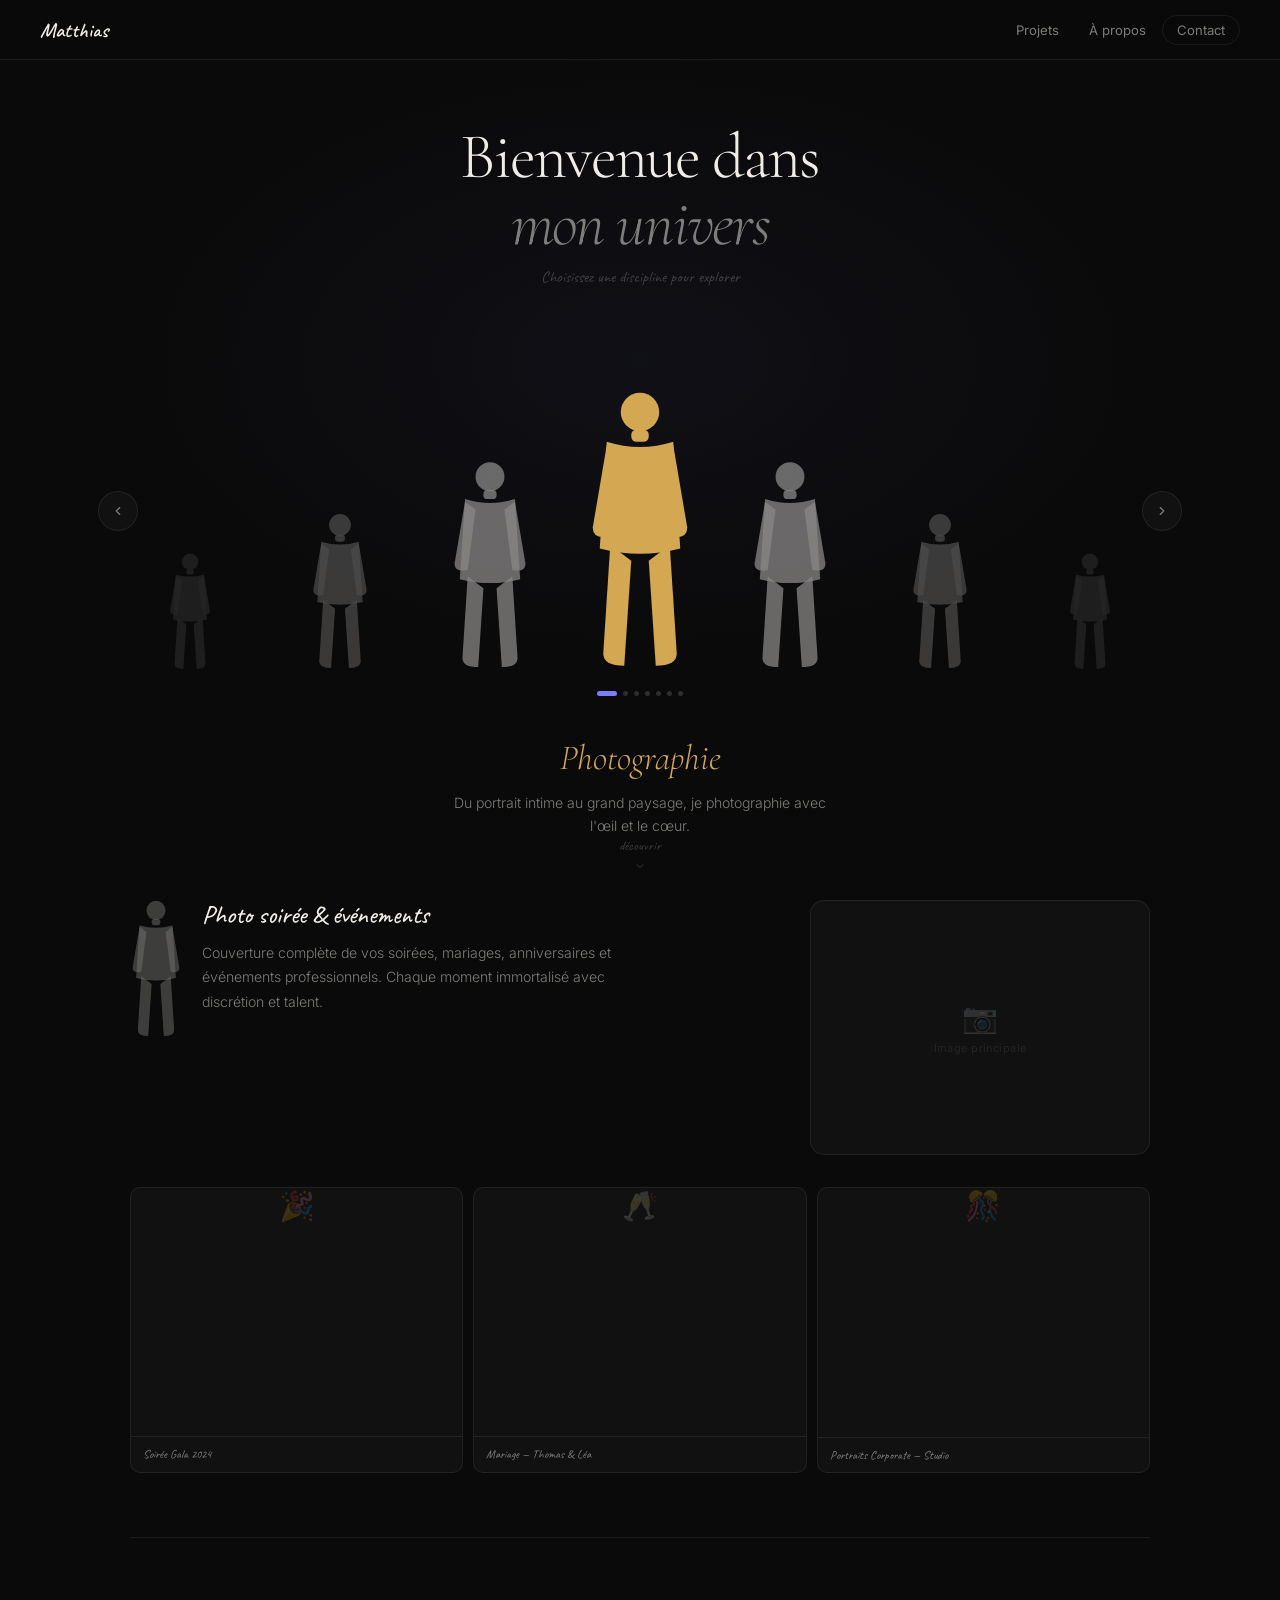
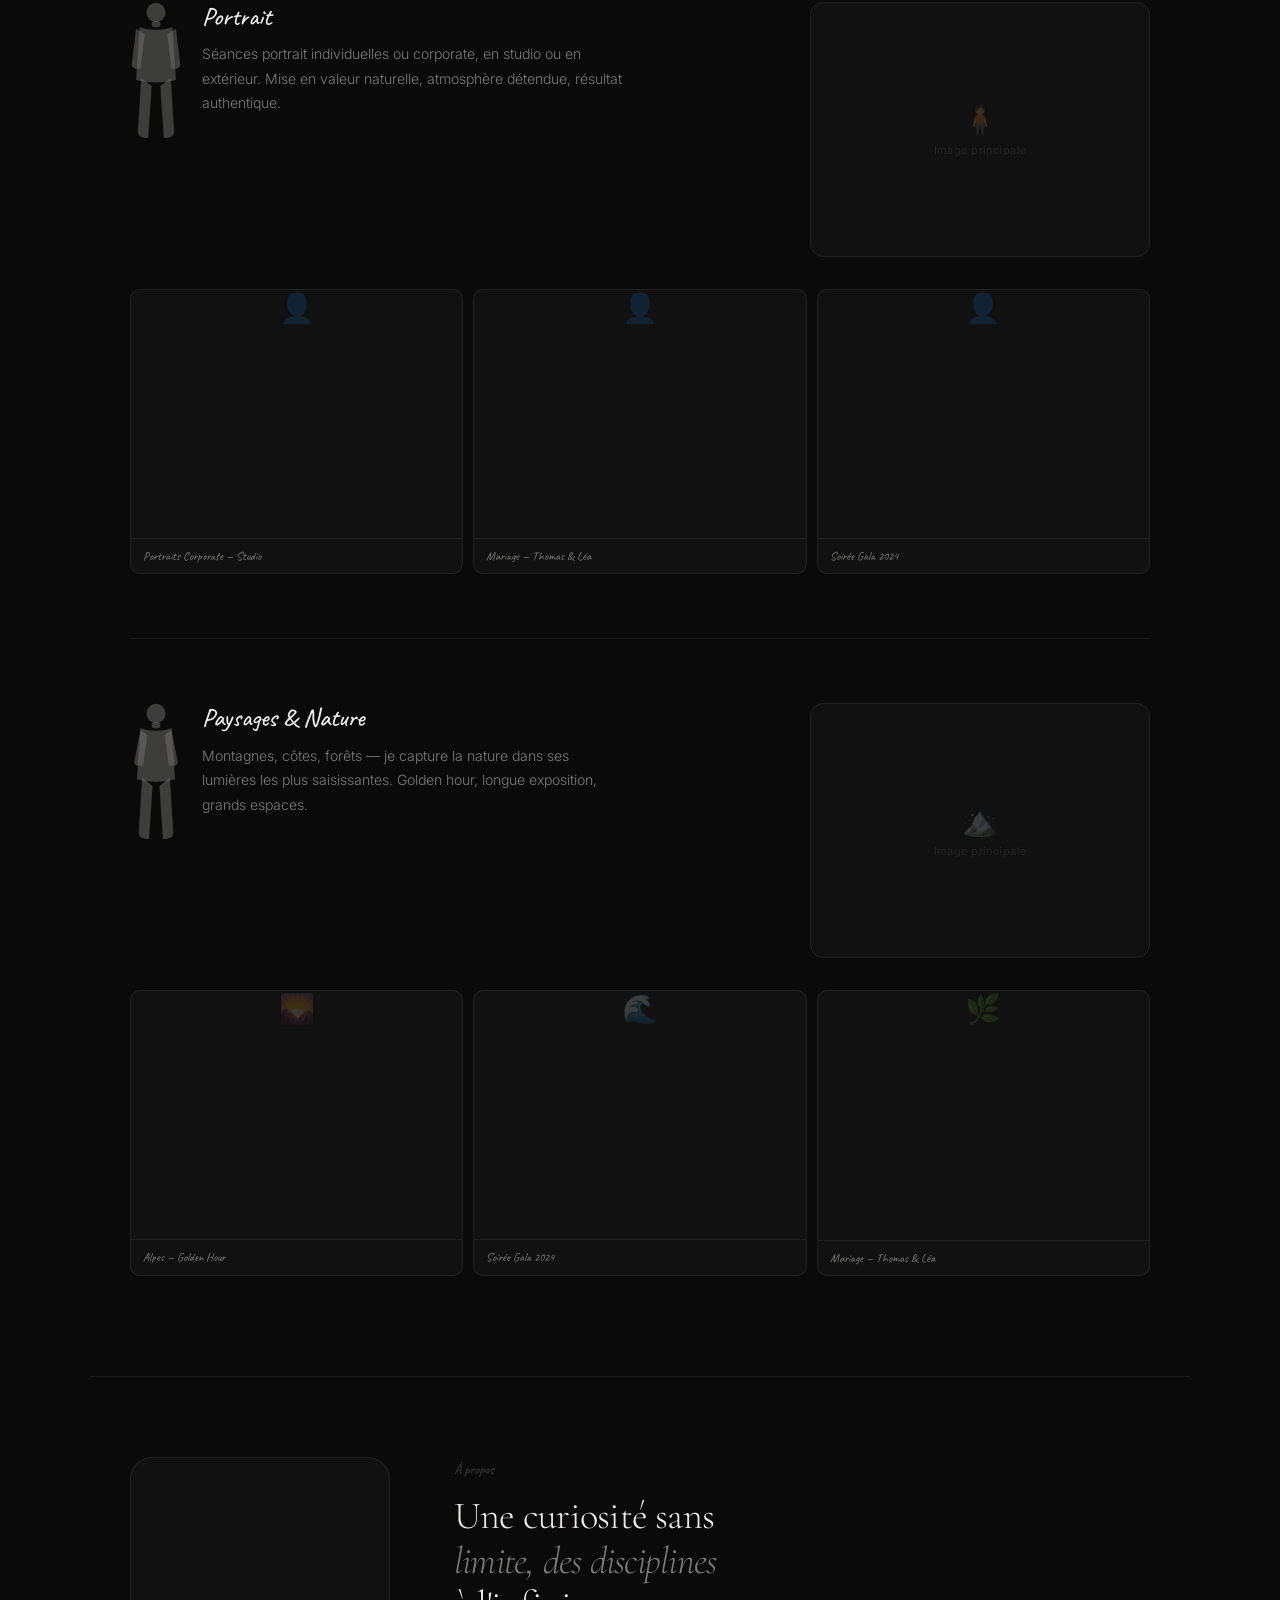
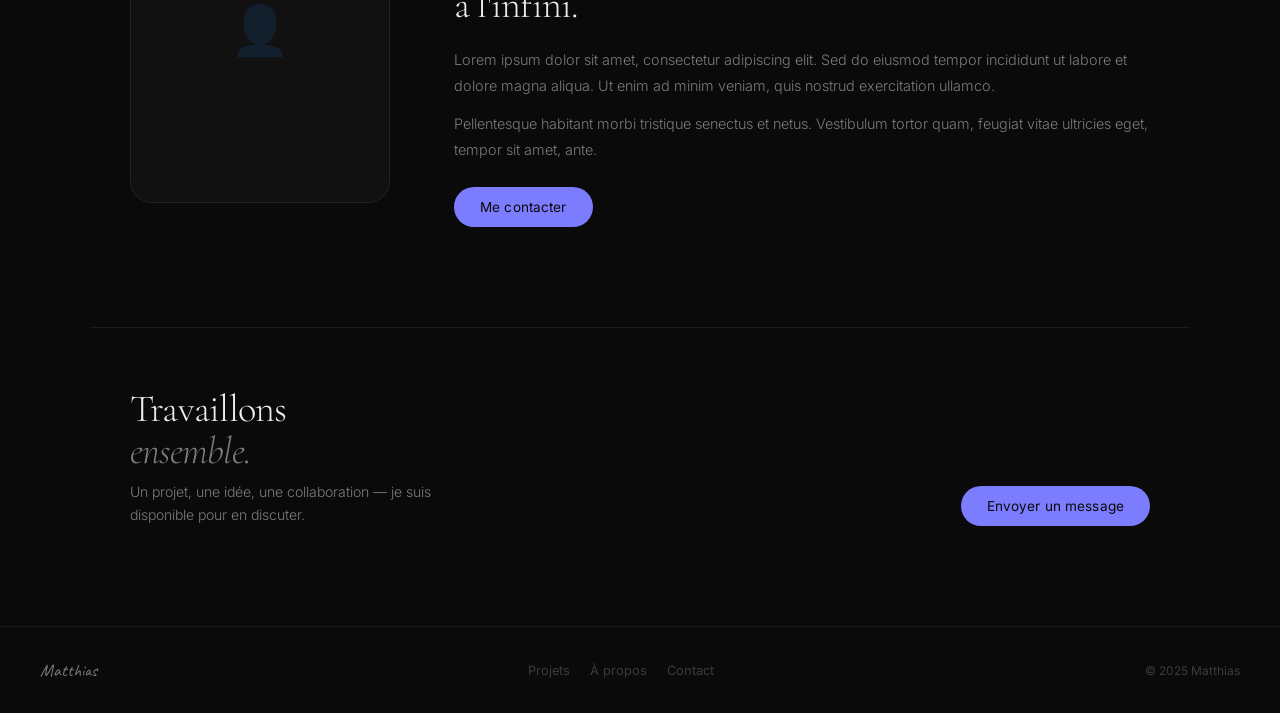
==== commit d2caa339: "Add files via upload" ====
--- a/index.html
+++ b/index.html
@@ -11,13 +11,8 @@
   <nav class="navbar">
     <div class="nav-logo">Matthias</div>
     <div class="nav-links">
-      <a href="#photo"   onclick="goService('photo')">Photo</a>
-      <a href="#video"   onclick="goService('video')">Vidéo</a>
-      <a href="#cm"      onclick="goService('cm')">CM</a>
-      <a href="#webdev"  onclick="goService('webdev')">Web</a>
-      <a href="#voyage"  onclick="goService('voyage')">Voyage</a>
-      <a href="#content" onclick="goService('content')">Contenu</a>
-      <a href="#writing" onclick="goService('writing')">Écriture</a>
+      <a href="projets.html">Projets</a>
+      <a href="#about">À propos</a>
       <a href="mailto:contact@exemple.com" class="nav-cta">Contact</a>
     </div>
     <div class="nav-burger"><span></span><span></span><span></span></div>
@@ -90,9 +85,9 @@
           </div>
         </div>
         <div class="group-gallery">
-          <div class="gallery-img"><div class="img-ph"><div class="ph-icon">🎉</div><span>Photo à venir</span></div></div>
-          <div class="gallery-img"><div class="img-ph"><div class="ph-icon">🥂</div><span>Photo à venir</span></div></div>
-          <div class="gallery-img"><div class="img-ph"><div class="ph-icon">🎊</div><span>Photo à venir</span></div></div>
+          <a class="gallery-img" href="projet.html?id=ph-soiree-gala"><div class="img-ph"><div class="ph-icon">🎉</div></div><div class="gallery-caption">Soirée Gala 2024</div></a>
+          <a class="gallery-img" href="projet.html?id=ph-mariage-thomas-lea"><div class="img-ph"><div class="ph-icon">🥂</div></div><div class="gallery-caption">Mariage — Thomas & Léa</div></a>
+          <a class="gallery-img" href="projet.html?id=ph-portrait-corporate"><div class="img-ph"><div class="ph-icon">🎊</div></div><div class="gallery-caption">Portraits Corporate — Studio</div></a>
         </div>
       </div>
 
@@ -120,9 +115,9 @@
           </div>
         </div>
         <div class="group-gallery">
-          <div class="gallery-img"><div class="img-ph"><div class="ph-icon">👤</div><span>Photo à venir</span></div></div>
-          <div class="gallery-img"><div class="img-ph"><div class="ph-icon">👤</div><span>Photo à venir</span></div></div>
-          <div class="gallery-img"><div class="img-ph"><div class="ph-icon">👤</div><span>Photo à venir</span></div></div>
+          <a class="gallery-img" href="projet.html?id=ph-portrait-corporate"><div class="img-ph"><div class="ph-icon">👤</div></div><div class="gallery-caption">Portraits Corporate — Studio</div></a>
+          <a class="gallery-img" href="projet.html?id=ph-mariage-thomas-lea"><div class="img-ph"><div class="ph-icon">👤</div></div><div class="gallery-caption">Mariage — Thomas & Léa</div></a>
+          <a class="gallery-img" href="projet.html?id=ph-soiree-gala"><div class="img-ph"><div class="ph-icon">👤</div></div><div class="gallery-caption">Soirée Gala 2024</div></a>
         </div>
       </div>
 
@@ -150,9 +145,9 @@
           </div>
         </div>
         <div class="group-gallery">
-          <div class="gallery-img"><div class="img-ph"><div class="ph-icon">🌄</div><span>Photo à venir</span></div></div>
-          <div class="gallery-img"><div class="img-ph"><div class="ph-icon">🌊</div><span>Photo à venir</span></div></div>
-          <div class="gallery-img"><div class="img-ph"><div class="ph-icon">🌿</div><span>Photo à venir</span></div></div>
+          <a class="gallery-img" href="projet.html?id=ph-alpes-golden"><div class="img-ph"><div class="ph-icon">🌄</div></div><div class="gallery-caption">Alpes — Golden Hour</div></a>
+          <a class="gallery-img" href="projet.html?id=ph-soiree-gala"><div class="img-ph"><div class="ph-icon">🌊</div></div><div class="gallery-caption">Soirée Gala 2024</div></a>
+          <a class="gallery-img" href="projet.html?id=ph-mariage-thomas-lea"><div class="img-ph"><div class="ph-icon">🌿</div></div><div class="gallery-caption">Mariage — Thomas & Léa</div></a>
         </div>
       </div>
 
@@ -187,9 +182,9 @@
           </div>
         </div>
         <div class="group-gallery">
-          <div class="gallery-img"><div class="img-ph"><div class="ph-icon">📱</div><span>Reel à venir</span></div></div>
-          <div class="gallery-img"><div class="img-ph"><div class="ph-icon">🎵</div><span>TikTok à venir</span></div></div>
-          <div class="gallery-img"><div class="img-ph"><div class="ph-icon">▶</div><span>Short à venir</span></div></div>
+          <a class="gallery-img" href="projet.html?id=vi-reels-lifestyle"><div class="img-ph"><div class="ph-icon">📱</div></div><div class="gallery-caption">Réels — Marque Lifestyle</div></a>
+          <a class="gallery-img" href="projet.html?id=vi-clip-artiste"><div class="img-ph"><div class="ph-icon">🎵</div></div><div class="gallery-caption">Clip — Artiste Indépendant</div></a>
+          <a class="gallery-img" href="projet.html?id=vi-doc-artisan"><div class="img-ph"><div class="ph-icon">▶</div></div><div class="gallery-caption">Mini-doc — Artisan du bois</div></a>
         </div>
       </div>
 
@@ -217,9 +212,9 @@
           </div>
         </div>
         <div class="group-gallery">
-          <div class="gallery-img"><div class="img-ph"><div class="ph-icon">▶</div><span>Doc à venir</span></div></div>
-          <div class="gallery-img"><div class="img-ph"><div class="ph-icon">▶</div><span>Reportage à venir</span></div></div>
-          <div class="gallery-img"><div class="img-ph"><div class="ph-icon">▶</div><span>Portrait à venir</span></div></div>
+          <a class="gallery-img" href="projet.html?id=vi-doc-artisan"><div class="img-ph"><div class="ph-icon">▶</div></div><div class="gallery-caption">Mini-doc — Artisan du bois</div></a>
+          <a class="gallery-img" href="projet.html?id=vi-reels-lifestyle"><div class="img-ph"><div class="ph-icon">▶</div></div><div class="gallery-caption">Réels — Marque Lifestyle</div></a>
+          <a class="gallery-img" href="projet.html?id=vi-clip-artiste"><div class="img-ph"><div class="ph-icon">▶</div></div><div class="gallery-caption">Clip — Artiste Indépendant</div></a>
         </div>
       </div>
 
@@ -247,9 +242,9 @@
           </div>
         </div>
         <div class="group-gallery">
-          <div class="gallery-img"><div class="img-ph"><div class="ph-icon">🏢</div><span>Corporate à venir</span></div></div>
-          <div class="gallery-img"><div class="img-ph"><div class="ph-icon">🎵</div><span>Clip à venir</span></div></div>
-          <div class="gallery-img"><div class="img-ph"><div class="ph-icon">📦</div><span>Produit à venir</span></div></div>
+          <a class="gallery-img" href="projet.html?id=vi-clip-artiste"><div class="img-ph"><div class="ph-icon">🏢</div></div><div class="gallery-caption">Clip — Artiste Indépendant</div></a>
+          <a class="gallery-img" href="projet.html?id=vi-doc-artisan"><div class="img-ph"><div class="ph-icon">🎵</div></div><div class="gallery-caption">Mini-doc — Artisan du bois</div></a>
+          <a class="gallery-img" href="projet.html?id=vi-reels-lifestyle"><div class="img-ph"><div class="ph-icon">📦</div></div><div class="gallery-caption">Réels — Marque Lifestyle</div></a>
         </div>
       </div>
 
@@ -284,9 +279,9 @@
           </div>
         </div>
         <div class="group-gallery">
-          <div class="gallery-img"><div class="img-ph"><div class="ph-icon">📱</div><span>Feed à venir</span></div></div>
-          <div class="gallery-img"><div class="img-ph"><div class="ph-icon">🎵</div><span>TikTok à venir</span></div></div>
-          <div class="gallery-img"><div class="img-ph"><div class="ph-icon">📊</div><span>Stats à venir</span></div></div>
+          <a class="gallery-img" href="projet.html?id=cm-insta-mode"><div class="img-ph"><div class="ph-icon">📱</div></div><div class="gallery-caption">Instagram — Marque Mode</div></a>
+          <a class="gallery-img" href="projet.html?id=cm-campagne-app"><div class="img-ph"><div class="ph-icon">🎵</div></div><div class="gallery-caption">Lancement — Application Mobile</div></a>
+          <a class="gallery-img" href="projet.html?id=cm-linkedin-ceo"><div class="img-ph"><div class="ph-icon">📊</div></div><div class="gallery-caption">Personal Brand — CEO</div></a>
         </div>
       </div>
 
@@ -314,9 +309,9 @@
           </div>
         </div>
         <div class="group-gallery">
-          <div class="gallery-img"><div class="img-ph"><div class="ph-icon">📝</div><span>Post à venir</span></div></div>
-          <div class="gallery-img"><div class="img-ph"><div class="ph-icon">📈</div><span>Analytics à venir</span></div></div>
-          <div class="gallery-img"><div class="img-ph"><div class="ph-icon">🏷️</div><span>Branding à venir</span></div></div>
+          <a class="gallery-img" href="projet.html?id=cm-linkedin-ceo"><div class="img-ph"><div class="ph-icon">📝</div></div><div class="gallery-caption">Personal Brand — CEO</div></a>
+          <a class="gallery-img" href="projet.html?id=cm-insta-mode"><div class="img-ph"><div class="ph-icon">📈</div></div><div class="gallery-caption">Instagram — Marque Mode</div></a>
+          <a class="gallery-img" href="projet.html?id=cm-campagne-app"><div class="img-ph"><div class="ph-icon">🏷️</div></div><div class="gallery-caption">Lancement — Application Mobile</div></a>
         </div>
       </div>
 
@@ -344,9 +339,9 @@
           </div>
         </div>
         <div class="group-gallery">
-          <div class="gallery-img"><div class="img-ph"><div class="ph-icon">🎯</div><span>Lancement à venir</span></div></div>
-          <div class="gallery-img"><div class="img-ph"><div class="ph-icon">🤳</div><span>Influence à venir</span></div></div>
-          <div class="gallery-img"><div class="img-ph"><div class="ph-icon">📊</div><span>Résultats à venir</span></div></div>
+          <a class="gallery-img" href="projet.html?id=cm-campagne-app"><div class="img-ph"><div class="ph-icon">🎯</div></div><div class="gallery-caption">Lancement — Application Mobile</div></a>
+          <a class="gallery-img" href="projet.html?id=cm-linkedin-ceo"><div class="img-ph"><div class="ph-icon">🤳</div></div><div class="gallery-caption">Personal Brand — CEO</div></a>
+          <a class="gallery-img" href="projet.html?id=cm-insta-mode"><div class="img-ph"><div class="ph-icon">📊</div></div><div class="gallery-caption">Instagram — Marque Mode</div></a>
         </div>
       </div>
 
@@ -381,9 +376,9 @@
           </div>
         </div>
         <div class="group-gallery">
-          <div class="gallery-img"><div class="img-ph"><div class="ph-icon">🌐</div><span>Site à venir</span></div></div>
-          <div class="gallery-img"><div class="img-ph"><div class="ph-icon">🌐</div><span>Site à venir</span></div></div>
-          <div class="gallery-img"><div class="img-ph"><div class="ph-icon">🌐</div><span>Site à venir</span></div></div>
+          <a class="gallery-img" href="projet.html?id=web-restaurant"><div class="img-ph"><div class="ph-icon">🌐</div></div><div class="gallery-caption">Site — Restaurant Gastronomique</div></a>
+          <a class="gallery-img" href="projet.html?id=web-portfolio-photo"><div class="img-ph"><div class="ph-icon">🌐</div></div><div class="gallery-caption">Portfolio — Photographe Mode</div></a>
+          <a class="gallery-img" href="projet.html?id=web-landing-saas"><div class="img-ph"><div class="ph-icon">🌐</div></div><div class="gallery-caption">Landing Page — SaaS B2B</div></a>
         </div>
       </div>
 
@@ -411,9 +406,9 @@
           </div>
         </div>
         <div class="group-gallery">
-          <div class="gallery-img"><div class="img-ph"><div class="ph-icon">📁</div><span>Portfolio à venir</span></div></div>
-          <div class="gallery-img"><div class="img-ph"><div class="ph-icon">🎨</div><span>Portfolio à venir</span></div></div>
-          <div class="gallery-img"><div class="img-ph"><div class="ph-icon">✨</div><span>Portfolio à venir</span></div></div>
+          <a class="gallery-img" href="projet.html?id=web-portfolio-photo"><div class="img-ph"><div class="ph-icon">📁</div></div><div class="gallery-caption">Portfolio — Photographe Mode</div></a>
+          <a class="gallery-img" href="projet.html?id=web-landing-saas"><div class="img-ph"><div class="ph-icon">🎨</div></div><div class="gallery-caption">Landing Page — SaaS B2B</div></a>
+          <a class="gallery-img" href="projet.html?id=web-restaurant"><div class="img-ph"><div class="ph-icon">✨</div></div><div class="gallery-caption">Site — Restaurant Gastronomique</div></a>
         </div>
       </div>
 
@@ -441,9 +436,9 @@
           </div>
         </div>
         <div class="group-gallery">
-          <div class="gallery-img"><div class="img-ph"><div class="ph-icon">🚀</div><span>Landing à venir</span></div></div>
-          <div class="gallery-img"><div class="img-ph"><div class="ph-icon">⚡</div><span>Landing à venir</span></div></div>
-          <div class="gallery-img"><div class="img-ph"><div class="ph-icon">🎯</div><span>Landing à venir</span></div></div>
+          <a class="gallery-img" href="projet.html?id=web-landing-saas"><div class="img-ph"><div class="ph-icon">🚀</div></div><div class="gallery-caption">Landing Page — SaaS B2B</div></a>
+          <a class="gallery-img" href="projet.html?id=web-restaurant"><div class="img-ph"><div class="ph-icon">⚡</div></div><div class="gallery-caption">Site — Restaurant Gastronomique</div></a>
+          <a class="gallery-img" href="projet.html?id=web-portfolio-photo"><div class="img-ph"><div class="ph-icon">🎯</div></div><div class="gallery-caption">Portfolio — Photographe Mode</div></a>
         </div>
       </div>
 
@@ -478,9 +473,9 @@
           </div>
         </div>
         <div class="group-gallery">
-          <div class="gallery-img"><div class="img-ph"><div class="ph-icon">🏔️</div><span>Photo à venir</span></div></div>
-          <div class="gallery-img"><div class="img-ph"><div class="ph-icon">🌊</div><span>Photo à venir</span></div></div>
-          <div class="gallery-img"><div class="img-ph"><div class="ph-icon">🏙️</div><span>Photo à venir</span></div></div>
+          <a class="gallery-img" href="projet.html?id=vo-ecosse"><div class="img-ph"><div class="ph-icon">🏔️</div></div><div class="gallery-caption">Road Trip — Écosse</div></a>
+          <a class="gallery-img" href="projet.html?id=vo-surf-portugal"><div class="img-ph"><div class="ph-icon">🌊</div></div><div class="gallery-caption">Surf Trip — Portugal</div></a>
+          <a class="gallery-img" href="projet.html?id=vo-nepal-trek"><div class="img-ph"><div class="ph-icon">🏙️</div></div><div class="gallery-caption">Trek — Circuit Annapurna</div></a>
         </div>
       </div>
 
@@ -508,9 +503,9 @@
           </div>
         </div>
         <div class="group-gallery">
-          <div class="gallery-img"><div class="img-ph"><div class="ph-icon">🌿</div><span>Photo à venir</span></div></div>
-          <div class="gallery-img"><div class="img-ph"><div class="ph-icon">🛕</div><span>Photo à venir</span></div></div>
-          <div class="gallery-img"><div class="img-ph"><div class="ph-icon">🌵</div><span>Photo à venir</span></div></div>
+          <a class="gallery-img" href="projet.html?id=vo-nepal-trek"><div class="img-ph"><div class="ph-icon">🌿</div></div><div class="gallery-caption">Trek — Circuit Annapurna</div></a>
+          <a class="gallery-img" href="projet.html?id=vo-ecosse"><div class="img-ph"><div class="ph-icon">🛕</div></div><div class="gallery-caption">Road Trip — Écosse</div></a>
+          <a class="gallery-img" href="projet.html?id=vo-surf-portugal"><div class="img-ph"><div class="ph-icon">🌵</div></div><div class="gallery-caption">Surf Trip — Portugal</div></a>
         </div>
       </div>
 
@@ -538,9 +533,9 @@
           </div>
         </div>
         <div class="group-gallery">
-          <div class="gallery-img"><div class="img-ph"><div class="ph-icon">⛺</div><span>Photo à venir</span></div></div>
-          <div class="gallery-img"><div class="img-ph"><div class="ph-icon">🏄</div><span>Photo à venir</span></div></div>
-          <div class="gallery-img"><div class="img-ph"><div class="ph-icon">🧗</div><span>Photo à venir</span></div></div>
+          <a class="gallery-img" href="projet.html?id=vo-surf-portugal"><div class="img-ph"><div class="ph-icon">⛺</div></div><div class="gallery-caption">Surf Trip — Portugal</div></a>
+          <a class="gallery-img" href="projet.html?id=vo-nepal-trek"><div class="img-ph"><div class="ph-icon">🏄</div></div><div class="gallery-caption">Trek — Circuit Annapurna</div></a>
+          <a class="gallery-img" href="projet.html?id=vo-ecosse"><div class="img-ph"><div class="ph-icon">🧗</div></div><div class="gallery-caption">Road Trip — Écosse</div></a>
         </div>
       </div>
 
@@ -575,9 +570,9 @@
           </div>
         </div>
         <div class="group-gallery">
-          <div class="gallery-img"><div class="img-ph"><div class="ph-icon">📦</div><span>Unboxing à venir</span></div></div>
-          <div class="gallery-img"><div class="img-ph"><div class="ph-icon">⭐</div><span>Review à venir</span></div></div>
-          <div class="gallery-img"><div class="img-ph"><div class="ph-icon">🎬</div><span>Démo à venir</span></div></div>
+          <a class="gallery-img" href="projet.html?id=co-ugc-beaute"><div class="img-ph"><div class="ph-icon">📦</div></div><div class="gallery-caption">UGC — Marque Beauté</div></a>
+          <a class="gallery-img" href="projet.html?id=co-brand-coach"><div class="img-ph"><div class="ph-icon">⭐</div></div><div class="gallery-caption">Personal Brand — Coach Sportif</div></a>
+          <a class="gallery-img" href="projet.html?id=co-serie-youtube"><div class="img-ph"><div class="ph-icon">🎬</div></div><div class="gallery-caption">Série YouTube — No-code Tools</div></a>
         </div>
       </div>
 
@@ -605,9 +600,9 @@
           </div>
         </div>
         <div class="group-gallery">
-          <div class="gallery-img"><div class="img-ph"><div class="ph-icon">✨</div><span>Projet à venir</span></div></div>
-          <div class="gallery-img"><div class="img-ph"><div class="ph-icon">📊</div><span>Résultats à venir</span></div></div>
-          <div class="gallery-img"><div class="img-ph"><div class="ph-icon">🎯</div><span>Stratégie à venir</span></div></div>
+          <a class="gallery-img" href="projet.html?id=co-brand-coach"><div class="img-ph"><div class="ph-icon">✨</div></div><div class="gallery-caption">Personal Brand — Coach Sportif</div></a>
+          <a class="gallery-img" href="projet.html?id=co-ugc-beaute"><div class="img-ph"><div class="ph-icon">📊</div></div><div class="gallery-caption">UGC — Marque Beauté</div></a>
+          <a class="gallery-img" href="projet.html?id=co-serie-youtube"><div class="img-ph"><div class="ph-icon">🎯</div></div><div class="gallery-caption">Série YouTube — No-code Tools</div></a>
         </div>
       </div>
 
@@ -635,9 +630,9 @@
           </div>
         </div>
         <div class="group-gallery">
-          <div class="gallery-img"><div class="img-ph"><div class="ph-icon">📈</div><span>Growth à venir</span></div></div>
-          <div class="gallery-img"><div class="img-ph"><div class="ph-icon">🎬</div><span>Série à venir</span></div></div>
-          <div class="gallery-img"><div class="img-ph"><div class="ph-icon">📣</div><span>Lancement à venir</span></div></div>
+          <a class="gallery-img" href="projet.html?id=co-serie-youtube"><div class="img-ph"><div class="ph-icon">📈</div></div><div class="gallery-caption">Série YouTube — No-code Tools</div></a>
+          <a class="gallery-img" href="projet.html?id=co-ugc-beaute"><div class="img-ph"><div class="ph-icon">🎬</div></div><div class="gallery-caption">UGC — Marque Beauté</div></a>
+          <a class="gallery-img" href="projet.html?id=co-brand-coach"><div class="img-ph"><div class="ph-icon">📣</div></div><div class="gallery-caption">Personal Brand — Coach Sportif</div></a>
         </div>
       </div>
 
@@ -672,9 +667,9 @@
           </div>
         </div>
         <div class="group-gallery">
-          <div class="gallery-img"><div class="img-ph"><div class="ph-icon">✍️</div><span>Article à venir</span></div></div>
-          <div class="gallery-img"><div class="img-ph"><div class="ph-icon">💡</div><span>Opinion à venir</span></div></div>
-          <div class="gallery-img"><div class="img-ph"><div class="ph-icon">🔍</div><span>SEO à venir</span></div></div>
+          <a class="gallery-img" href="projet.html?id=wr-articles-voyage"><div class="img-ph"><div class="ph-icon">✍️</div></div><div class="gallery-caption">Articles — Revue de Voyage</div></a>
+          <a class="gallery-img" href="projet.html?id=wr-scripts-youtube"><div class="img-ph"><div class="ph-icon">💡</div></div><div class="gallery-caption">Scripts — Chaîne YouTube Lifestyle</div></a>
+          <a class="gallery-img" href="projet.html?id=wr-copy-ecommerce"><div class="img-ph"><div class="ph-icon">🔍</div></div><div class="gallery-caption">Copywriting — E-commerce Mode</div></a>
         </div>
       </div>
 
@@ -702,9 +697,9 @@
           </div>
         </div>
         <div class="group-gallery">
-          <div class="gallery-img"><div class="img-ph"><div class="ph-icon">🎙️</div><span>Podcast à venir</span></div></div>
-          <div class="gallery-img"><div class="img-ph"><div class="ph-icon">📺</div><span>Script pub à venir</span></div></div>
-          <div class="gallery-img"><div class="img-ph"><div class="ph-icon">🎥</div><span>Court-métrage à venir</span></div></div>
+          <a class="gallery-img" href="projet.html?id=wr-scripts-youtube"><div class="img-ph"><div class="ph-icon">🎙️</div></div><div class="gallery-caption">Scripts — Chaîne YouTube Lifestyle</div></a>
+          <a class="gallery-img" href="projet.html?id=wr-articles-voyage"><div class="img-ph"><div class="ph-icon">📺</div></div><div class="gallery-caption">Articles — Revue de Voyage</div></a>
+          <a class="gallery-img" href="projet.html?id=wr-copy-ecommerce"><div class="img-ph"><div class="ph-icon">🎥</div></div><div class="gallery-caption">Copywriting — E-commerce Mode</div></a>
         </div>
       </div>
 
@@ -732,9 +727,9 @@
           </div>
         </div>
         <div class="group-gallery">
-          <div class="gallery-img"><div class="img-ph"><div class="ph-icon">📧</div><span>Email à venir</span></div></div>
-          <div class="gallery-img"><div class="img-ph"><div class="ph-icon">💼</div><span>LinkedIn à venir</span></div></div>
-          <div class="gallery-img"><div class="img-ph"><div class="ph-icon">📄</div><span>Page de vente à venir</span></div></div>
+          <a class="gallery-img" href="projet.html?id=wr-copy-ecommerce"><div class="img-ph"><div class="ph-icon">📧</div></div><div class="gallery-caption">Copywriting — E-commerce Mode</div></a>
+          <a class="gallery-img" href="projet.html?id=wr-articles-voyage"><div class="img-ph"><div class="ph-icon">💼</div></div><div class="gallery-caption">Articles — Revue de Voyage</div></a>
+          <a class="gallery-img" href="projet.html?id=wr-scripts-youtube"><div class="img-ph"><div class="ph-icon">📄</div></div><div class="gallery-caption">Scripts — Chaîne YouTube Lifestyle</div></a>
         </div>
       </div>
 
@@ -773,15 +768,14 @@
   <footer>
     <div class="footer-logo">Matthias</div>
     <div class="footer-links">
-      <a href="#photo"   onclick="goService('photo')">Photo</a>
-      <a href="#video"   onclick="goService('video')">Vidéo</a>
-      <a href="#webdev"  onclick="goService('webdev')">Web</a>
-      <a href="#voyage"  onclick="goService('voyage')">Voyage</a>
+      <a href="projets.html">Projets</a>
+      <a href="#about">À propos</a>
       <a href="mailto:contact@exemple.com">Contact</a>
     </div>
     <div class="footer-copy">&copy; 2025 Matthias</div>
   </footer>
 
+  <script src="projects-data.js"></script>
   <script src="main.js"></script>
   <script>
     // Helper: jump to a service from nav links
--- a/style.css
+++ b/style.css
@@ -567,17 +567,40 @@
 .group-gallery.col-4 { grid-template-columns: repeat(4, 1fr); }
 
 .gallery-img {
-  aspect-ratio: 4/3;
   border-radius: var(--r-sm);
   overflow: hidden;
   background: var(--surface);
   border: 1px solid var(--border);
-  display: flex; align-items: center; justify-content: center;
+  display: flex;
+  flex-direction: column;
   cursor: pointer;
+  text-decoration: none;
   transition: border-color 0.2s, transform 0.25s;
 }
 .gallery-img:hover { border-color: var(--border-hi); transform: translateY(-2px); }
 .gallery-img img { width:100%; height:100%; object-fit:cover; }
+
+/* Image area inside gallery item */
+.gallery-img .img-ph,
+.gallery-img .video-ph {
+  aspect-ratio: 4/3;
+  width: 100%;
+  flex-shrink: 0;
+}
+
+/* Title caption below gallery image */
+.gallery-caption {
+  padding: 9px 12px;
+  font-size: 0.75rem;
+  font-family: var(--ff-hand);
+  color: var(--text-2);
+  border-top: 1px solid var(--border);
+  white-space: nowrap;
+  overflow: hidden;
+  text-overflow: ellipsis;
+  transition: color 0.2s;
+}
+.gallery-img:hover .gallery-caption { color: var(--text-1); }
 
 /* Video thumb variant */
 .gallery-img.video-thumb {
